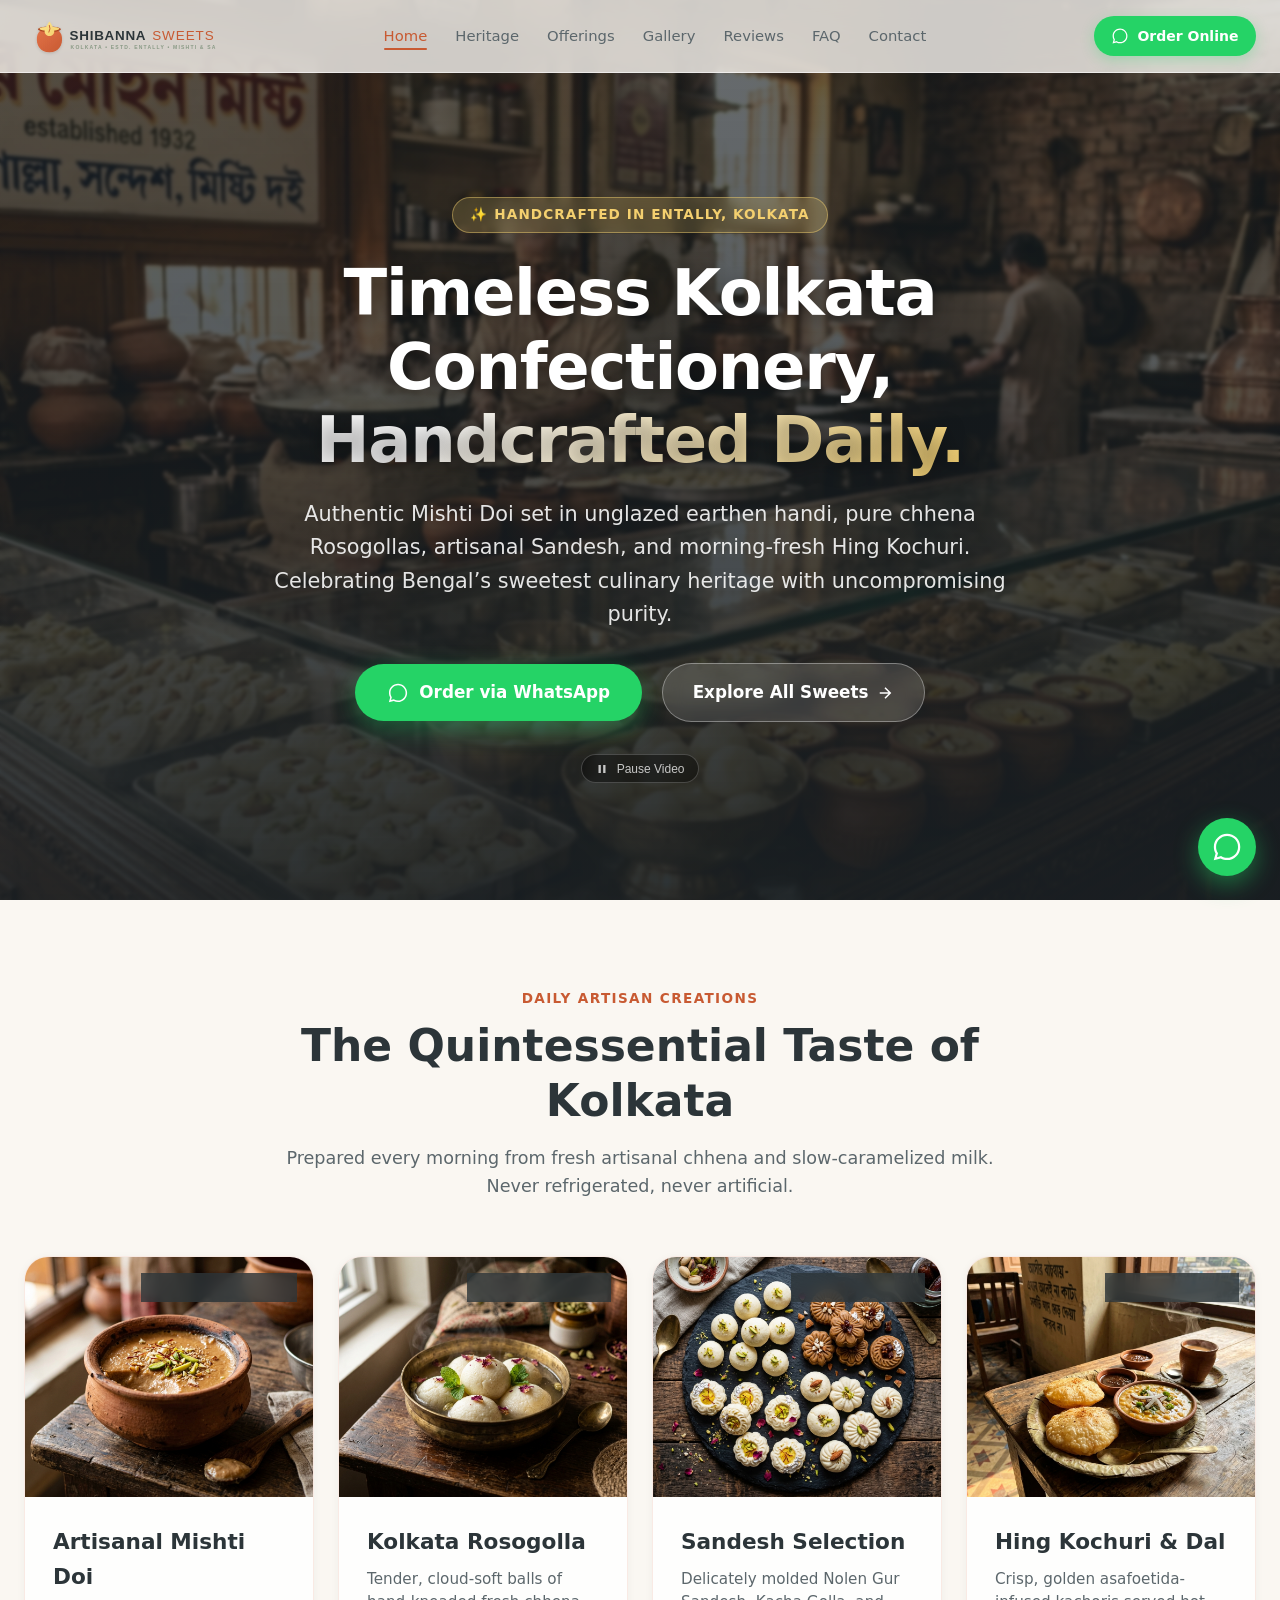
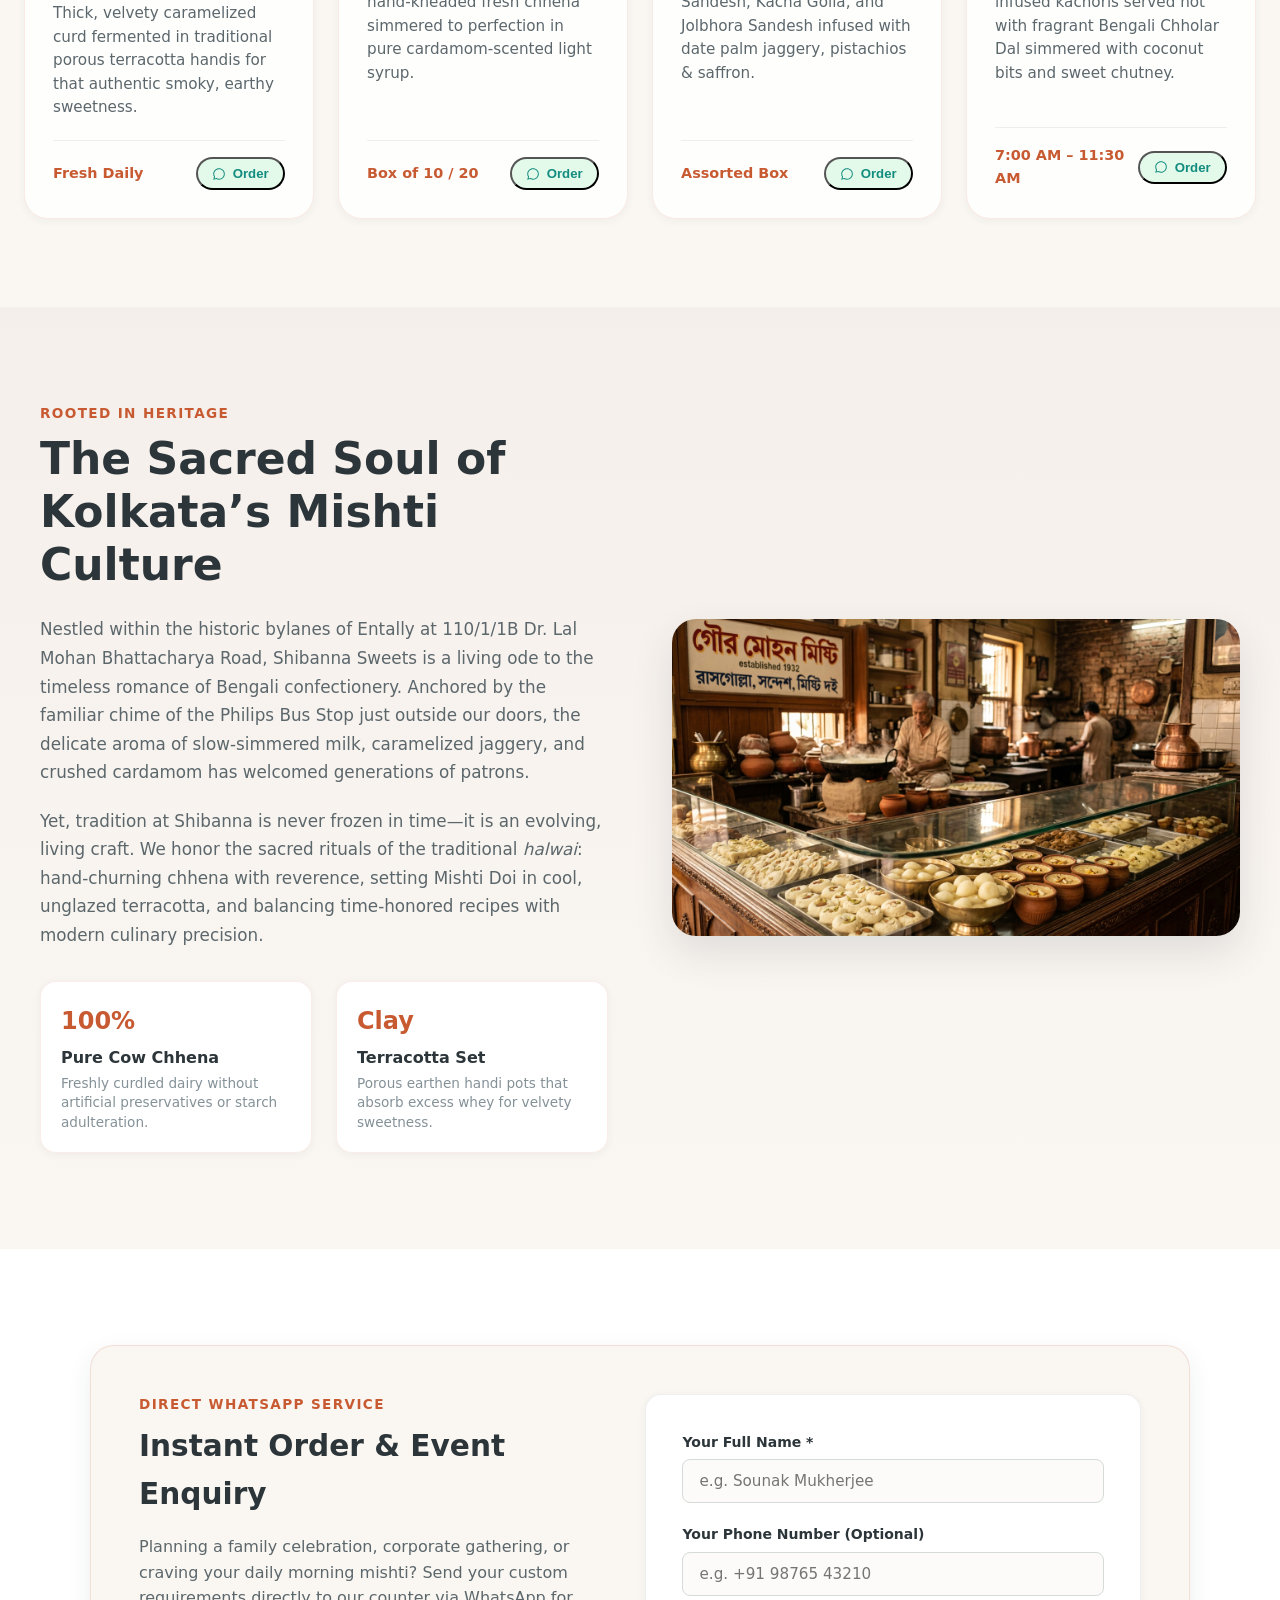
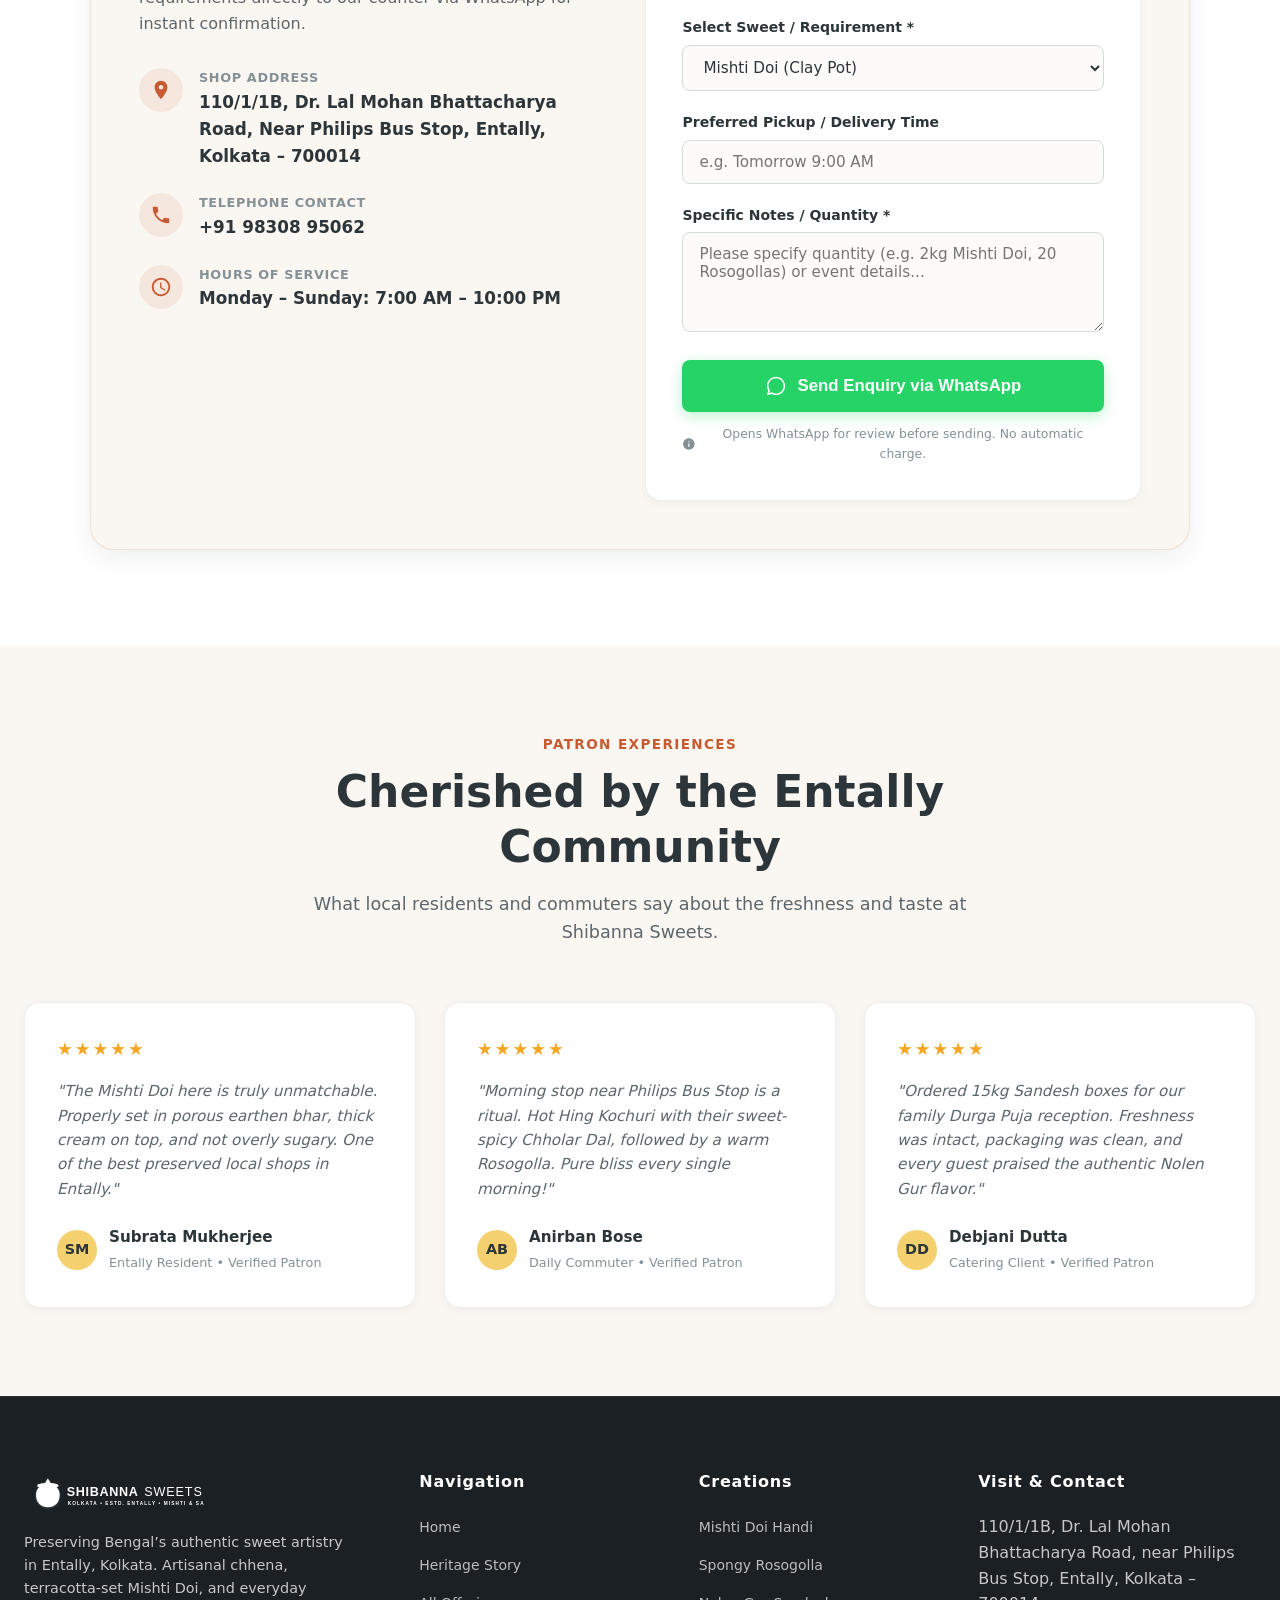
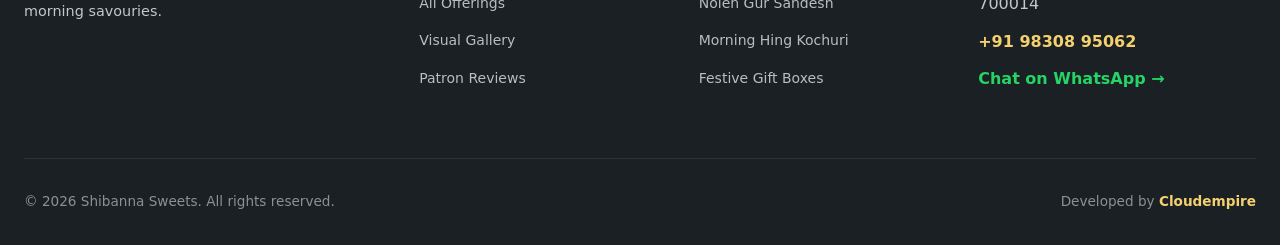
==== index.html @ 189ba897 "Build Shibanna Sweets Apple-inspired website with 16:9 hero video" ====
<!DOCTYPE html>
<html lang="en">
<head>
  <meta charset="UTF-8">
  <meta name="viewport" content="width=device-width, initial-scale=1.0">
  <title>Shibanna Sweets | Traditional Kolkata Sweets &amp; Savouries</title>
  <meta name="description" content="Authentic handcrafted Bengali sweets, creamy Mishti Doi in earthen handi, spongy Rosogollas, artisanal Sandesh &amp; fresh morning Hing Kochuri at Entally, Kolkata.">
  <link rel="canonical" href="https://cloudempiretech.github.io/shibanna-sweets-kolkata/">
  
  <!-- Open Graph / Meta -->
  <meta property="og:type" content="website">
  <meta property="og:title" content="Shibanna Sweets — Artisanal Kolkata Mishti &amp; Savouries">
  <meta property="og:description" content="Experience timeless Kolkata sweet artistry. Pure chhena sweets, earthen pot Mishti Doi, and breakfast Kochuri.">
  <meta property="og:image" content="https://cloudempiretech.github.io/shibanna-sweets-kolkata/assets/images/hero-poster.jpg">
  <meta property="og:url" content="https://cloudempiretech.github.io/shibanna-sweets-kolkata/">

  <!-- Favicons -->
  <link rel="icon" type="image/svg+xml" href="assets/images/favicon.svg">
  <link rel="apple-touch-icon" href="apple-touch-icon.png">

  <!-- Stylesheets -->
  <link rel="stylesheet" href="styles.css">

  <!-- Schema.org JSON-LD -->
  <script type="application/ld+json">
  {
    "@context": "https://schema.org",
    "@type": "Bakery",
    "name": "Shibanna Sweets",
    "image": "https://cloudempiretech.github.io/shibanna-sweets-kolkata/assets/images/hero-poster.jpg",
    "telephone": "+919830895062",
    "address": {
      "@type": "PostalAddress",
      "streetAddress": "110/1/1B, Dr. Lal Mohan Bhattacharya Road, near Philips Bus Stop",
      "addressLocality": "Entally, Kolkata",
      "addressRegion": "West Bengal",
      "postalCode": "700014",
      "addressCountry": "IN"
    },
    "servesCuisine": "Bengali Confectionery, Indian Sweets, Breakfast Snacks",
    "priceRange": "₹₹",
    "url": "https://cloudempiretech.github.io/shibanna-sweets-kolkata/"
  }
  </script>
</head>
<body>

  <!-- Navigation -->
  <header class="site-header" role="banner">
    <div class="nav-container">
      <a href="index.html" class="nav-brand" aria-label="Shibanna Sweets Home">
        <img src="assets/images/logo.svg" alt="Shibanna Sweets Logo" class="nav-logo" width="190" height="48">
      </a>
      
      <nav aria-label="Main Navigation">
        <ul class="nav-links">
          <li><a href="index.html" class="active">Home</a></li>
          <li><a href="about.html">Heritage</a></li>
          <li><a href="sweets.html">Offerings</a></li>
          <li><a href="gallery.html">Gallery</a></li>
          <li><a href="reviews.html">Reviews</a></li>
          <li><a href="faq.html">FAQ</a></li>
          <li><a href="contact.html">Contact</a></li>
        </ul>
      </nav>

      <div class="nav-actions">
        <a href="https://wa.me/919830895062?text=Hi%20Shibanna%20Sweets%2C%20I%20would%20like%20to%20order%20sweets." target="_blank" rel="noopener noreferrer" class="btn-nav-wa" aria-label="Order on WhatsApp">
          <svg viewBox="0 0 24 24"><path d="M12.04 2C6.58 2 2.13 6.45 2.13 11.91C2.13 13.66 2.59 15.36 3.45 16.86L2.05 22L7.3 20.62C8.75 21.41 10.38 21.83 12.04 21.83C17.5 21.83 21.95 17.38 21.95 11.92C21.95 9.27 20.92 6.78 19.05 4.91C17.18 3.03 14.69 2 12.04 2M12.05 3.67C14.25 3.67 16.31 4.53 17.87 6.09C19.42 7.65 20.28 9.72 20.28 11.92C20.28 16.46 16.58 20.15 12.04 20.15C10.56 20.15 9.11 19.76 7.85 19.01L7.55 18.83L4.43 19.65L5.26 16.61L5.06 16.29C4.24 14.99 3.8 13.47 3.8 11.91C3.81 7.37 7.5 3.67 12.05 3.67Z"/></svg>
          <span>Order Online</span>
        </a>
        <button class="mobile-toggle" aria-label="Toggle navigation menu" aria-expanded="false">
          <svg width="24" height="24" viewBox="0 0 24 24" fill="none" stroke="currentColor" stroke-width="2"><path d="M4 6h16M4 12h16M4 18h16"/></svg>
        </button>
      </div>
    </div>
  </header>

  <!-- Hero Section with 16:9 Landscape Video -->
  <section class="hero-section" aria-label="Hero Showcase">
    <div class="hero-video-wrapper">
      <video id="heroVideo" autoplay muted loop playsinline poster="assets/images/hero-poster.jpg">
        <source src="assets/videos/hero.mp4" type="video/mp4">
        Your browser does not support HTML5 video.
      </video>
      <img src="assets/images/hero-poster.jpg" alt="Artisan Bengali sweet workshop at Shibanna Sweets in Kolkata" class="hero-video-poster" style="display:none;">
    </div>
    <div class="hero-overlay"></div>

    <div class="hero-content">
      <div class="hero-badge">
        <span>✨ Handcrafted in Entally, Kolkata</span>
      </div>
      <h1 class="hero-title">Timeless Kolkata Confectionery, <span>Handcrafted Daily.</span></h1>
      <p class="hero-description">
        Authentic Mishti Doi set in unglazed earthen handi, pure chhena Rosogollas, artisanal Sandesh, and morning-fresh Hing Kochuri. Celebrating Bengal’s sweetest culinary heritage with uncompromising purity.
      </p>

      <div class="hero-cta-group">
        <a href="https://wa.me/919830895062?text=Hi%20Shibanna%20Sweets%2C%20I%20would%20like%20to%20order%20fresh%20sweets%20and%20savouries." target="_blank" rel="noopener noreferrer" class="btn-primary-wa">
          <svg viewBox="0 0 24 24"><path d="M12.04 2C6.58 2 2.13 6.45 2.13 11.91C2.13 13.66 2.59 15.36 3.45 16.86L2.05 22L7.3 20.62C8.75 21.41 10.38 21.83 12.04 21.83C17.5 21.83 21.95 17.38 21.95 11.92C21.95 9.27 20.92 6.78 19.05 4.91C17.18 3.03 14.69 2 12.04 2M12.05 3.67C14.25 3.67 16.31 4.53 17.87 6.09C19.42 7.65 20.28 9.72 20.28 11.92C20.28 16.46 16.58 20.15 12.04 20.15C10.56 20.15 9.11 19.76 7.85 19.01L7.55 18.83L4.43 19.65L5.26 16.61L5.06 16.29C4.24 14.99 3.8 13.47 3.8 11.91C3.81 7.37 7.5 3.67 12.05 3.67Z"/></svg>
          <span>Order via WhatsApp</span>
        </a>
        <a href="sweets.html" class="btn-secondary">
          <span>Explore All Sweets</span>
          <svg width="18" height="18" viewBox="0 0 24 24" fill="none" stroke="currentColor" stroke-width="2"><path d="M5 12h14M12 5l7 7-7 7"/></svg>
        </a>
      </div>

      <div>
        <button id="videoToggle" class="video-control-toggle" aria-label="Pause background video">
          <svg width="14" height="14" viewBox="0 0 24 24" fill="currentColor"><path d="M6 19h4V5H6v14zm8-14v14h4V5h-4z"/></svg>
          <span>Pause Video</span>
        </button>
      </div>
    </div>
  </section>

  <!-- Signature Offerings Grid -->
  <section class="section" aria-labelledby="signature-heading">
    <div class="section-header">
      <span class="section-tag">Daily Artisan Creations</span>
      <h2 id="signature-heading" class="section-title">The Quintessential Taste of Kolkata</h2>
      <p class="section-subtitle">Prepared every morning from fresh artisanal chhena and slow-caramelized milk. Never refrigerated, never artificial.</p>
    </div>

    <div class="grid-4">
      <!-- 1. Mishti Doi -->
      <article class="card-apple">
        <div class="card-img-wrap">
          <img src="assets/images/mishti-doi.jpg" alt="Rich Mishti Doi in unglazed earthen clay pot at Shibanna Sweets" loading="lazy">
          <span class="card-badge">Earthen Pot Classic</span>
        </div>
        <div class="card-body">
          <h3 class="card-title">Artisanal Mishti Doi</h3>
          <p class="card-desc">Thick, velvety caramelized curd fermented in traditional porous terracotta handis for that authentic smoky, earthy sweetness.</p>
          <div class="card-footer">
            <span class="card-price">Fresh Daily</span>
            <button class="btn-card-order" data-item="Mishti Doi (Clay Pot)">
              <svg viewBox="0 0 24 24"><path d="M12.04 2C6.58 2 2.13 6.45 2.13 11.91C2.13 13.66 2.59 15.36 3.45 16.86L2.05 22L7.3 20.62C8.75 21.41 10.38 21.83 12.04 21.83C17.5 21.83 21.95 17.38 21.95 11.92C21.95 9.27 20.92 6.78 19.05 4.91C17.18 3.03 14.69 2 12.04 2M12.05 3.67C14.25 3.67 16.31 4.53 17.87 6.09C19.42 7.65 20.28 9.72 20.28 11.92C20.28 16.46 16.58 20.15 12.04 20.15C10.56 20.15 9.11 19.76 7.85 19.01L7.55 18.83L4.43 19.65L5.26 16.61L5.06 16.29C4.24 14.99 3.8 13.47 3.8 11.91C3.81 7.37 7.5 3.67 12.05 3.67Z"/></svg>
              <span>Order</span>
            </button>
          </div>
        </div>
      </article>

      <!-- 2. Spongy Rosogolla -->
      <article class="card-apple">
        <div class="card-img-wrap">
          <img src="assets/images/rosogolla.jpg" alt="Spongy warm Rosogollas in fragrant sugar syrup" loading="lazy">
          <span class="card-badge">Pure Cow Chhena</span>
        </div>
        <div class="card-body">
          <h3 class="card-title">Kolkata Rosogolla</h3>
          <p class="card-desc">Tender, cloud-soft balls of hand-kneaded fresh chhena simmered to perfection in pure cardamom-scented light syrup.</p>
          <div class="card-footer">
            <span class="card-price">Box of 10 / 20</span>
            <button class="btn-card-order" data-item="Kolkata Rosogolla">
              <svg viewBox="0 0 24 24"><path d="M12.04 2C6.58 2 2.13 6.45 2.13 11.91C2.13 13.66 2.59 15.36 3.45 16.86L2.05 22L7.3 20.62C8.75 21.41 10.38 21.83 12.04 21.83C17.5 21.83 21.95 17.38 21.95 11.92C21.95 9.27 20.92 6.78 19.05 4.91C17.18 3.03 14.69 2 12.04 2M12.05 3.67C14.25 3.67 16.31 4.53 17.87 6.09C19.42 7.65 20.28 9.72 20.28 11.92C20.28 16.46 16.58 20.15 12.04 20.15C10.56 20.15 9.11 19.76 7.85 19.01L7.55 18.83L4.43 19.65L5.26 16.61L5.06 16.29C4.24 14.99 3.8 13.47 3.8 11.91C3.81 7.37 7.5 3.67 12.05 3.67Z"/></svg>
              <span>Order</span>
            </button>
          </div>
        </div>
      </article>

      <!-- 3. Sandesh Platter -->
      <article class="card-apple">
        <div class="card-img-wrap">
          <img src="assets/images/sandesh-platter.jpg" alt="Artisanal Bengali Sandesh platter at Shibanna Sweets" loading="lazy">
          <span class="card-badge">Heritage Recipe</span>
        </div>
        <div class="card-body">
          <h3 class="card-title">Sandesh Selection</h3>
          <p class="card-desc">Delicately molded Nolen Gur Sandesh, Kacha Golla, and Jolbhora Sandesh infused with date palm jaggery, pistachios &amp; saffron.</p>
          <div class="card-footer">
            <span class="card-price">Assorted Box</span>
            <button class="btn-card-order" data-item="Assorted Sandesh Box">
              <svg viewBox="0 0 24 24"><path d="M12.04 2C6.58 2 2.13 6.45 2.13 11.91C2.13 13.66 2.59 15.36 3.45 16.86L2.05 22L7.3 20.62C8.75 21.41 10.38 21.83 12.04 21.83C17.5 21.83 21.95 17.38 21.95 11.92C21.95 9.27 20.92 6.78 19.05 4.91C17.18 3.03 14.69 2 12.04 2M12.05 3.67C14.25 3.67 16.31 4.53 17.87 6.09C19.42 7.65 20.28 9.72 20.28 11.92C20.28 16.46 16.58 20.15 12.04 20.15C10.56 20.15 9.11 19.76 7.85 19.01L7.55 18.83L4.43 19.65L5.26 16.61L5.06 16.29C4.24 14.99 3.8 13.47 3.8 11.91C3.81 7.37 7.5 3.67 12.05 3.67Z"/></svg>
              <span>Order</span>
            </button>
          </div>
        </div>
      </article>

      <!-- 4. Morning Hing Kochuri -->
      <article class="card-apple">
        <div class="card-img-wrap">
          <img src="assets/images/hing-kochuri.jpg" alt="Golden crispy Hing Kochuri with Bengali Chholar Dal on a traditional plate" loading="lazy">
          <span class="card-badge">Morning Special</span>
        </div>
        <div class="card-body">
          <h3 class="card-title">Hing Kochuri &amp; Dal</h3>
          <p class="card-desc">Crisp, golden asafoetida-infused kachoris served hot with fragrant Bengali Chholar Dal simmered with coconut bits and sweet chutney.</p>
          <div class="card-footer">
            <span class="card-price">7:00 AM – 11:30 AM</span>
            <button class="btn-card-order" data-item="Hing Kochuri & Chholar Dal">
              <svg viewBox="0 0 24 24"><path d="M12.04 2C6.58 2 2.13 6.45 2.13 11.91C2.13 13.66 2.59 15.36 3.45 16.86L2.05 22L7.3 20.62C8.75 21.41 10.38 21.83 12.04 21.83C17.5 21.83 21.95 17.38 21.95 11.92C21.95 9.27 20.92 6.78 19.05 4.91C17.18 3.03 14.69 2 12.04 2M12.05 3.67C14.25 3.67 16.31 4.53 17.87 6.09C19.42 7.65 20.28 9.72 20.28 11.92C20.28 16.46 16.58 20.15 12.04 20.15C10.56 20.15 9.11 19.76 7.85 19.01L7.55 18.83L4.43 19.65L5.26 16.61L5.06 16.29C4.24 14.99 3.8 13.47 3.8 11.91C3.81 7.37 7.5 3.67 12.05 3.67Z"/></svg>
              <span>Order</span>
            </button>
          </div>
        </div>
      </article>
    </div>
  </section>

  <!-- Heritage Story Section -->
  <section class="story-section" aria-labelledby="heritage-heading">
    <div class="story-container">
      <div class="story-content">
        <span class="section-tag">Rooted in Heritage</span>
        <h2 id="heritage-heading">The Sacred Soul of Kolkata’s Mishti Culture</h2>
        <p>
          Nestled within the historic bylanes of Entally at 110/1/1B Dr. Lal Mohan Bhattacharya Road, Shibanna Sweets is a living ode to the timeless romance of Bengali confectionery. Anchored by the familiar chime of the Philips Bus Stop just outside our doors, the delicate aroma of slow-simmered milk, caramelized jaggery, and crushed cardamom has welcomed generations of patrons.
        </p>
        <p>
          Yet, tradition at Shibanna is never frozen in time—it is an evolving, living craft. We honor the sacred rituals of the traditional <em>halwai</em>: hand-churning chhena with reverence, setting Mishti Doi in cool, unglazed terracotta, and balancing time-honored recipes with modern culinary precision.
        </p>

        <div class="story-pillars">
          <div class="pillar-item">
            <div class="pillar-num">100%</div>
            <div class="pillar-title">Pure Cow Chhena</div>
            <div class="pillar-desc">Freshly curdled dairy without artificial preservatives or starch adulteration.</div>
          </div>
          <div class="pillar-item">
            <div class="pillar-num">Clay</div>
            <div class="pillar-title">Terracotta Set</div>
            <div class="pillar-desc">Porous earthen handi pots that absorb excess whey for velvety sweetness.</div>
          </div>
        </div>
      </div>

      <div class="story-media">
        <img src="assets/images/hero-poster.jpg" alt="Artisan halwai stirring simmering milk at Shibanna Sweets" loading="lazy">
      </div>
    </div>
  </section>

  <!-- Interactive WhatsApp Enquiry Section -->
  <section class="contact-section" id="enquiry" aria-labelledby="contact-heading">
    <div class="contact-grid">
      <div class="contact-info">
        <span class="section-tag">Direct WhatsApp Service</span>
        <h3 id="contact-heading">Instant Order &amp; Event Enquiry</h3>
        <p>
          Planning a family celebration, corporate gathering, or craving your daily morning mishti? Send your custom requirements directly to our counter via WhatsApp for instant confirmation.
        </p>

        <div class="contact-item">
          <div class="contact-icon" aria-hidden="true">
            <svg viewBox="0 0 24 24"><path d="M12 2C8.13 2 5 5.13 5 9c0 5.25 7 13 7 13s7-7.75 7-13c0-3.87-3.13-7-7-7zm0 9.5c-1.38 0-2.5-1.12-2.5-2.5s1.12-2.5 2.5-2.5 2.5 1.12 2.5 2.5-1.12 2.5-2.5 2.5z"/></svg>
          </div>
          <div>
            <div class="contact-label">Shop Address</div>
            <div class="contact-val">110/1/1B, Dr. Lal Mohan Bhattacharya Road, Near Philips Bus Stop, Entally, Kolkata – 700014</div>
          </div>
        </div>

        <div class="contact-item">
          <div class="contact-icon" aria-hidden="true">
            <svg viewBox="0 0 24 24"><path d="M6.62 10.79c1.44 2.83 3.76 5.14 6.59 6.59l2.2-2.2c.27-.27.67-.36 1.02-.24 1.12.37 2.33.57 3.57.57.55 0 1 .45 1 1V20c0 .55-.45 1-1 1-9.39 0-17-7.61-17-17 0-.55.45-1 1-1h3.5c.55 0 1 .45 1 1 0 1.25.2 2.45.57 3.57.11.35.03.74-.25 1.02l-2.2 2.2z"/></svg>
          </div>
          <div>
            <div class="contact-label">Telephone Contact</div>
            <div class="contact-val"><a href="tel:+919830895062">+91 98308 95062</a></div>
          </div>
        </div>

        <div class="contact-item">
          <div class="contact-icon" aria-hidden="true">
            <svg viewBox="0 0 24 24"><path d="M11.99 2C6.47 2 2 6.48 2 12s4.47 10 9.99 10C17.52 22 22 17.52 22 12S17.52 2 11.99 2zM12 20c-4.42 0-8-3.58-8-8s3.58-8 8-8 8 3.58 8 8-3.58 8-8 8zm.5-13H11v6l5.25 3.15.75-1.23-4.5-2.67z"/></svg>
          </div>
          <div>
            <div class="contact-label">Hours of Service</div>
            <div class="contact-val">Monday – Sunday: 7:00 AM – 10:00 PM</div>
          </div>
        </div>
      </div>

      <!-- Live Form Handoff -->
      <form id="whatsappEnquiryForm" class="enquiry-form">
        <div class="form-group">
          <label for="enquiryName">Your Full Name *</label>
          <input type="text" id="enquiryName" class="form-control" placeholder="e.g. Sounak Mukherjee" required>
        </div>

        <div class="form-group">
          <label for="enquiryPhone">Your Phone Number (Optional)</label>
          <input type="tel" id="enquiryPhone" class="form-control" placeholder="e.g. +91 98765 43210">
        </div>

        <div class="form-group">
          <label for="enquiryItem">Select Sweet / Requirement *</label>
          <select id="enquiryItem" class="form-control" required>
            <option value="Mishti Doi (Clay Pot)">Mishti Doi (Clay Pot)</option>
            <option value="Kolkata Rosogolla">Kolkata Rosogolla</option>
            <option value="Sandesh Assortment Box">Sandesh Assortment Box</option>
            <option value="Morning Hing Kochuri Breakfast">Morning Hing Kochuri Breakfast</option>
            <option value="Festive / Wedding Bulk Order">Festive / Wedding Bulk Order</option>
            <option value="Custom Gift Box">Custom Gift Box</option>
          </select>
        </div>

        <div class="form-group">
          <label for="enquiryTime">Preferred Pickup / Delivery Time</label>
          <input type="text" id="enquiryTime" class="form-control" placeholder="e.g. Tomorrow 9:00 AM">
        </div>

        <div class="form-group">
          <label for="enquiryMessage">Specific Notes / Quantity *</label>
          <textarea id="enquiryMessage" class="form-control" placeholder="Please specify quantity (e.g. 2kg Mishti Doi, 20 Rosogollas) or event details..." required></textarea>
        </div>

        <button type="submit" class="btn-submit-wa">
          <svg viewBox="0 0 24 24"><path d="M12.04 2C6.58 2 2.13 6.45 2.13 11.91C2.13 13.66 2.59 15.36 3.45 16.86L2.05 22L7.3 20.62C8.75 21.41 10.38 21.83 12.04 21.83C17.5 21.83 21.95 17.38 21.95 11.92C21.95 9.27 20.92 6.78 19.05 4.91C17.18 3.03 14.69 2 12.04 2M12.05 3.67C14.25 3.67 16.31 4.53 17.87 6.09C19.42 7.65 20.28 9.72 20.28 11.92C20.28 16.46 16.58 20.15 12.04 20.15C10.56 20.15 9.11 19.76 7.85 19.01L7.55 18.83L4.43 19.65L5.26 16.61L5.06 16.29C4.24 14.99 3.8 13.47 3.8 11.91C3.81 7.37 7.5 3.67 12.05 3.67Z"/></svg>
          <span>Send Enquiry via WhatsApp</span>
        </button>

        <p class="wa-notice">
          <svg width="14" height="14" viewBox="0 0 24 24" fill="currentColor"><path d="M12 2C6.48 2 2 6.48 2 12s4.48 10 10 10 10-4.48 10-10S17.52 2 12 2zm1 15h-2v-6h2v6zm0-8h-2V7h2v2z"/></svg>
          Opens WhatsApp for review before sending. No automatic charge.
        </p>
      </form>
    </div>
  </section>

  <!-- Patron Reviews Section -->
  <section class="section" aria-labelledby="reviews-heading">
    <div class="section-header">
      <span class="section-tag">Patron Experiences</span>
      <h2 id="reviews-heading" class="section-title">Cherished by the Entally Community</h2>
      <p class="section-subtitle">What local residents and commuters say about the freshness and taste at Shibanna Sweets.</p>
    </div>

    <div class="reviews-grid">
      <div class="review-card">
        <div class="review-stars">★★★★★</div>
        <p class="review-text">"The Mishti Doi here is truly unmatchable. Properly set in porous earthen bhar, thick cream on top, and not overly sugary. One of the best preserved local shops in Entally."</p>
        <div class="review-author">
          <div class="author-avatar">SM</div>
          <div class="author-info">
            <h4>Subrata Mukherjee</h4>
            <span>Entally Resident • Verified Patron</span>
          </div>
        </div>
      </div>

      <div class="review-card">
        <div class="review-stars">★★★★★</div>
        <p class="review-text">"Morning stop near Philips Bus Stop is a ritual. Hot Hing Kochuri with their sweet-spicy Chholar Dal, followed by a warm Rosogolla. Pure bliss every single morning!"</p>
        <div class="review-author">
          <div class="author-avatar">AB</div>
          <div class="author-info">
            <h4>Anirban Bose</h4>
            <span>Daily Commuter • Verified Patron</span>
          </div>
        </div>
      </div>

      <div class="review-card">
        <div class="review-stars">★★★★★</div>
        <p class="review-text">"Ordered 15kg Sandesh boxes for our family Durga Puja reception. Freshness was intact, packaging was clean, and every guest praised the authentic Nolen Gur flavor."</p>
        <div class="review-author">
          <div class="author-avatar">DD</div>
          <div class="author-info">
            <h4>Debjani Dutta</h4>
            <span>Catering Client • Verified Patron</span>
          </div>
        </div>
      </div>
    </div>
  </section>

  <!-- Floating WhatsApp Action Button -->
  <a href="https://wa.me/919830895062?text=Hi%20Shibanna%20Sweets%2C%20I%20would%20like%20to%20order%20sweets." class="fab-whatsapp" target="_blank" rel="noopener noreferrer" aria-label="Chat with Shibanna Sweets on WhatsApp">
    <svg viewBox="0 0 24 24"><path d="M12.04 2C6.58 2 2.13 6.45 2.13 11.91C2.13 13.66 2.59 15.36 3.45 16.86L2.05 22L7.3 20.62C8.75 21.41 10.38 21.83 12.04 21.83C17.5 21.83 21.95 17.38 21.95 11.92C21.95 9.27 20.92 6.78 19.05 4.91C17.18 3.03 14.69 2 12.04 2M12.05 3.67C14.25 3.67 16.31 4.53 17.87 6.09C19.42 7.65 20.28 9.72 20.28 11.92C20.28 16.46 16.58 20.15 12.04 20.15C10.56 20.15 9.11 19.76 7.85 19.01L7.55 18.83L4.43 19.65L5.26 16.61L5.06 16.29C4.24 14.99 3.8 13.47 3.8 11.91C3.81 7.37 7.5 3.67 12.05 3.67Z"/></svg>
  </a>

  <!-- Footer -->
  <footer class="site-footer" role="contentinfo">
    <div class="footer-container">
      <div class="footer-brand">
        <img src="assets/images/logo.svg" alt="Shibanna Sweets Logo" width="180" height="46" style="filter: brightness(0) invert(1);">
        <p>
          Preserving Bengal’s authentic sweet artistry in Entally, Kolkata. Artisanal chhena, terracotta-set Mishti Doi, and everyday morning savouries.
        </p>
      </div>

      <div class="footer-col">
        <h4>Navigation</h4>
        <ul class="footer-links">
          <li><a href="index.html">Home</a></li>
          <li><a href="about.html">Heritage Story</a></li>
          <li><a href="sweets.html">All Offerings</a></li>
          <li><a href="gallery.html">Visual Gallery</a></li>
          <li><a href="reviews.html">Patron Reviews</a></li>
        </ul>
      </div>

      <div class="footer-col">
        <h4>Creations</h4>
        <ul class="footer-links">
          <li><a href="sweets.html#doi">Mishti Doi Handi</a></li>
          <li><a href="sweets.html#rosogolla">Spongy Rosogolla</a></li>
          <li><a href="sweets.html#sandesh">Nolen Gur Sandesh</a></li>
          <li><a href="sweets.html#kochuri">Morning Hing Kochuri</a></li>
          <li><a href="sweets.html#festive">Festive Gift Boxes</a></li>
        </ul>
      </div>

      <div class="footer-col">
        <h4>Visit &amp; Contact</h4>
        <p style="margin-bottom:0.75rem;">110/1/1B, Dr. Lal Mohan Bhattacharya Road, near Philips Bus Stop, Entally, Kolkata – 700014</p>
        <p style="margin-bottom:0.75rem;"><a href="tel:+919830895062" style="color:var(--secondary); font-weight:600;">+91 98308 95062</a></p>
        <p><a href="https://wa.me/919830895062?text=Hi%20Shibanna%20Sweets" target="_blank" rel="noopener noreferrer" style="color:#25D366; font-weight:600;">Chat on WhatsApp &rarr;</a></p>
      </div>
    </div>

    <div class="footer-bottom">
      <div>
        &copy; 2026 Shibanna Sweets. All rights reserved.
      </div>
      <div class="footer-dev">
        Developed by <a href="https://cloudempire.tech/" target="_blank" rel="noopener noreferrer">Cloudempire</a>
      </div>
    </div>
  </footer>

  <script src="script.js"></script>
</body>
</html>
---- styles.css ----
/* ==========================================================================
   SHIBANNA SWEETS — Apple-Inspired Modern Design System
   Brand Concept: Terracotta Hearth, Saffron Cream, Pistachio Jade, Slate Sugar
   ========================================================================== */

:root {
  --primary: #C85A32;
  --primary-light: #E27248;
  --primary-dark: #A84320;
  --secondary: #F4D06F;
  --secondary-light: #FDF3D6;
  --accent: #8A9A86;
  --accent-light: #E8ECE7;
  --dark: #2C3539;
  --darker: #1A2024;
  --light-bg: #FAF7F2;
  --card-bg: rgba(255, 255, 255, 0.82);
  --card-border: rgba(200, 90, 50, 0.12);
  --glass-bg: rgba(250, 247, 242, 0.8);
  --glass-border: rgba(255, 255, 255, 0.6);
  --text-primary: #2C3539;
  --text-secondary: #5C676C;
  --text-muted: #849197;
  --white: #FFFFFF;
  --shadow-sm: 0 2px 8px rgba(44, 53, 57, 0.05);
  --shadow-md: 0 8px 24px rgba(44, 53, 57, 0.08);
  --shadow-lg: 0 16px 40px rgba(44, 53, 57, 0.12);
  --shadow-glow: 0 12px 36px rgba(200, 90, 50, 0.22);
  --radius-sm: 8px;
  --radius-md: 16px;
  --radius-lg: 24px;
  --radius-pill: 9999px;
  --transition: all 0.35s cubic-bezier(0.16, 1, 0.3, 1);
}

*, *::before, *::after {
  box-sizing: border-box;
  margin: 0;
  padding: 0;
}

html {
  scroll-behavior: smooth;
  font-size: 16px;
  -webkit-text-size-adjust: 100%;
}

body {
  font-family: -apple-system, BlinkMacSystemFont, "SF Pro Text", "SF Pro Display", "Inter", system-ui, sans-serif;
  background-color: var(--light-bg);
  color: var(--text-primary);
  line-height: 1.6;
  overflow-x: hidden;
  -webkit-font-smoothing: antialiased;
}

a {
  color: inherit;
  text-decoration: none;
  transition: var(--transition);
}

img, video {
  max-width: 100%;
  display: block;
}

/* ==========================================================================
   NAVIGATION
   ========================================================================== */
.site-header {
  position: fixed;
  top: 0;
  left: 0;
  right: 0;
  z-index: 1000;
  background: var(--glass-bg);
  backdrop-filter: blur(20px);
  -webkit-backdrop-filter: blur(20px);
  border-bottom: 1px solid var(--glass-border);
  transition: var(--transition);
}

.site-header.scrolled {
  background: rgba(255, 255, 255, 0.94);
  box-shadow: var(--shadow-sm);
}

.nav-container {
  max-width: 1280px;
  margin: 0 auto;
  padding: 0.75rem 1.5rem;
  display: flex;
  align-items: center;
  justify-content: space-between;
}

.nav-brand {
  display: flex;
  align-items: center;
  gap: 0.75rem;
}

.nav-logo {
  height: 48px;
  width: auto;
  transition: var(--transition);
}

.nav-logo:hover {
  transform: scale(1.02);
}

.nav-links {
  display: flex;
  align-items: center;
  gap: 1.75rem;
  list-style: none;
}

.nav-links a {
  font-size: 0.925rem;
  font-weight: 500;
  color: var(--text-secondary);
  position: relative;
  padding: 0.25rem 0;
}

.nav-links a:hover,
.nav-links a.active {
  color: var(--primary);
}

.nav-links a.active::after {
  content: "";
  position: absolute;
  bottom: -2px;
  left: 0;
  right: 0;
  height: 2px;
  background: var(--primary);
  border-radius: var(--radius-pill);
}

.nav-actions {
  display: flex;
  align-items: center;
  gap: 1rem;
}

.btn-nav-wa {
  display: inline-flex;
  align-items: center;
  gap: 0.5rem;
  background: #25D366;
  color: var(--white);
  padding: 0.55rem 1.1rem;
  border-radius: var(--radius-pill);
  font-size: 0.875rem;
  font-weight: 600;
  box-shadow: 0 4px 14px rgba(37, 211, 102, 0.28);
  transition: var(--transition);
}

.btn-nav-wa:hover {
  transform: translateY(-1px);
  box-shadow: 0 6px 20px rgba(37, 211, 102, 0.4);
}

.btn-nav-wa svg {
  width: 18px;
  height: 18px;
  fill: currentColor;
}

.mobile-toggle {
  display: none;
  background: none;
  border: none;
  cursor: pointer;
  padding: 0.5rem;
  color: var(--text-primary);
}

/* ==========================================================================
   HERO SECTION WITH 16:9 VIDEO
   ========================================================================== */
.hero-section {
  position: relative;
  min-height: 100vh;
  display: flex;
  align-items: center;
  justify-content: center;
  overflow: hidden;
  padding-top: 5rem;
}

.hero-video-wrapper {
  position: absolute;
  top: 0;
  left: 0;
  width: 100%;
  height: 100%;
  z-index: 1;
  overflow: hidden;
}

.hero-video-wrapper video {
  width: 100%;
  height: 100%;
  object-fit: cover;
  object-position: center;
}

.hero-video-poster {
  position: absolute;
  top: 0;
  left: 0;
  width: 100%;
  height: 100%;
  object-fit: cover;
  z-index: 1;
}

.hero-overlay {
  position: absolute;
  top: 0;
  left: 0;
  width: 100%;
  height: 100%;
  z-index: 2;
  background: linear-gradient(
    180deg,
    rgba(26, 32, 36, 0.65) 0%,
    rgba(26, 32, 36, 0.75) 45%,
    rgba(26, 32, 36, 0.92) 100%
  );
  backdrop-filter: blur(1.5px);
}

.hero-content {
  position: relative;
  z-index: 3;
  max-width: 900px;
  padding: 3rem 1.5rem;
  text-align: center;
  color: var(--white);
}

.hero-badge {
  display: inline-flex;
  align-items: center;
  gap: 0.5rem;
  background: rgba(244, 208, 111, 0.18);
  border: 1px solid rgba(244, 208, 111, 0.45);
  color: var(--secondary);
  padding: 0.4rem 1.1rem;
  border-radius: var(--radius-pill);
  font-size: 0.85rem;
  font-weight: 600;
  letter-spacing: 0.08em;
  text-transform: uppercase;
  margin-bottom: 1.5rem;
  backdrop-filter: blur(8px);
}

.hero-title {
  font-size: clamp(2.25rem, 5vw, 4rem);
  font-weight: 800;
  line-height: 1.15;
  letter-spacing: -0.02em;
  margin-bottom: 1.25rem;
  text-shadow: 0 4px 20px rgba(0, 0, 0, 0.4);
}

.hero-title span {
  background: linear-gradient(135deg, #FFF 20%, #F4D06F 100%);
  -webkit-background-clip: text;
  -webkit-text-fill-color: transparent;
}

.hero-description {
  font-size: clamp(1.05rem, 2vw, 1.3rem);
  color: rgba(255, 255, 255, 0.88);
  max-width: 760px;
  margin: 0 auto 2rem;
  font-weight: 400;
  line-height: 1.6;
}

.hero-cta-group {
  display: flex;
  align-items: center;
  justify-content: center;
  gap: 1.25rem;
  flex-wrap: wrap;
  margin-bottom: 2rem;
}

.btn-primary-wa {
  display: inline-flex;
  align-items: center;
  gap: 0.65rem;
  background: #25D366;
  color: var(--white);
  padding: 0.95rem 2rem;
  border-radius: var(--radius-pill);
  font-size: 1.05rem;
  font-weight: 600;
  box-shadow: 0 8px 24px rgba(37, 211, 102, 0.35);
  transition: var(--transition);
  min-height: 48px;
}

.btn-primary-wa:hover {
  transform: translateY(-2px) scale(1.02);
  box-shadow: 0 12px 32px rgba(37, 211, 102, 0.5);
  background: #22c55e;
}

.btn-primary-wa svg {
  width: 22px;
  height: 22px;
  fill: currentColor;
}

.btn-secondary {
  display: inline-flex;
  align-items: center;
  gap: 0.5rem;
  background: rgba(255, 255, 255, 0.12);
  color: var(--white);
  border: 1px solid rgba(255, 255, 255, 0.35);
  padding: 0.95rem 1.85rem;
  border-radius: var(--radius-pill);
  font-size: 1.05rem;
  font-weight: 600;
  backdrop-filter: blur(10px);
  transition: var(--transition);
  min-height: 48px;
}

.btn-secondary:hover {
  background: rgba(255, 255, 255, 0.22);
  border-color: rgba(255, 255, 255, 0.6);
  transform: translateY(-2px);
}

.video-control-toggle {
  display: inline-flex;
  align-items: center;
  gap: 0.45rem;
  background: rgba(0, 0, 0, 0.4);
  color: rgba(255, 255, 255, 0.75);
  border: 1px solid rgba(255, 255, 255, 0.2);
  padding: 0.4rem 0.85rem;
  border-radius: var(--radius-pill);
  font-size: 0.75rem;
  cursor: pointer;
  backdrop-filter: blur(6px);
  transition: var(--transition);
}

.video-control-toggle:hover {
  background: rgba(0, 0, 0, 0.6);
  color: var(--white);
}

/* ==========================================================================
   FEATURE CARDS & SECTION BASE
   ========================================================================== */
.section {
  padding: 5.5rem 1.5rem;
  max-width: 1280px;
  margin: 0 auto;
}

.section-header {
  text-align: center;
  max-width: 720px;
  margin: 0 auto 3.5rem;
}

.section-tag {
  color: var(--primary);
  font-size: 0.85rem;
  font-weight: 700;
  letter-spacing: 0.1em;
  text-transform: uppercase;
  margin-bottom: 0.5rem;
  display: block;
}

.section-title {
  font-size: clamp(2rem, 3.5vw, 2.75rem);
  font-weight: 700;
  line-height: 1.25;
  color: var(--dark);
  margin-bottom: 1rem;
}

.section-subtitle {
  font-size: 1.1rem;
  color: var(--text-secondary);
  line-height: 1.6;
}

.grid-3 {
  display: grid;
  grid-template-columns: repeat(auto-fit, minmax(320px, 1fr));
  gap: 2rem;
}

.grid-4 {
  display: grid;
  grid-template-columns: repeat(auto-fit, minmax(260px, 1fr));
  gap: 1.5rem;
}

.card-apple {
  background: var(--card-bg);
  border: 1px solid var(--card-border);
  border-radius: var(--radius-lg);
  overflow: hidden;
  box-shadow: var(--shadow-sm);
  transition: var(--transition);
  display: flex;
  flex-direction: column;
}

.card-apple:hover {
  transform: translateY(-6px);
  box-shadow: var(--shadow-lg);
  border-color: rgba(200, 90, 50, 0.3);
}

.card-img-wrap {
  position: relative;
  height: 240px;
  overflow: hidden;
}

.card-img-wrap img {
  width: 100%;
  height: 100%;
  object-fit: cover;
  transition: transform 0.6s cubic-bezier(0.16, 1, 0.3, 1);
}

.card-apple:hover .card-img-wrap img {
  transform: scale(1.06);
}

.card-badge {
  position: absolute;
  top: 1rem;
  right: 1rem;
  background: rgba(44, 53, 57, 0.8);
  color: var(--secondary);
  padding: 0.3rem 0.8rem;
  border-radius: var(--radius-pill);
  font-size: 0.75rem;
  font-weight: 600;
  backdrop-filter: blur(8px);
}

.card-body {
  padding: 1.75rem;
  flex: 1;
  display: flex;
  flex-direction: column;
}

.card-title {
  font-size: 1.35rem;
  font-weight: 700;
  color: var(--dark);
  margin-bottom: 0.5rem;
}

.card-desc {
  font-size: 0.95rem;
  color: var(--text-secondary);
  line-height: 1.55;
  margin-bottom: 1.25rem;
  flex: 1;
}

.card-footer {
  display: flex;
  align-items: center;
  justify-content: space-between;
  border-top: 1px solid rgba(44, 53, 57, 0.08);
  padding-top: 1rem;
}

.card-price {
  font-size: 0.9rem;
  font-weight: 600;
  color: var(--primary);
}

.btn-card-order {
  display: inline-flex;
  align-items: center;
  gap: 0.4rem;
  background: rgba(37, 211, 102, 0.12);
  color: #128C7E;
  padding: 0.45rem 0.9rem;
  border-radius: var(--radius-pill);
  font-size: 0.825rem;
  font-weight: 600;
  transition: var(--transition);
}

.btn-card-order:hover {
  background: #25D366;
  color: var(--white);
}

.btn-card-order svg {
  width: 14px;
  height: 14px;
  fill: currentColor;
}

/* ==========================================================================
   HERITAGE & CRAFTSMANSHIP STORY
   ========================================================================== */
.story-section {
  background: linear-gradient(180deg, #F5EFEB 0%, #FAF7F2 100%);
  padding: 6rem 1.5rem;
}

.story-container {
  max-width: 1200px;
  margin: 0 auto;
  display: grid;
  grid-template-columns: 1fr 1fr;
  gap: 4rem;
  align-items: center;
}

.story-content h2 {
  font-size: clamp(2rem, 3.5vw, 2.75rem);
  font-weight: 700;
  color: var(--dark);
  line-height: 1.2;
  margin-bottom: 1.5rem;
}

.story-content p {
  font-size: 1.05rem;
  color: var(--text-secondary);
  line-height: 1.7;
  margin-bottom: 1.25rem;
}

.story-pillars {
  display: grid;
  grid-template-columns: 1fr 1fr;
  gap: 1.5rem;
  margin-top: 2rem;
}

.pillar-item {
  background: var(--white);
  padding: 1.25rem;
  border-radius: var(--radius-md);
  border: 1px solid rgba(200, 90, 50, 0.1);
  box-shadow: var(--shadow-sm);
}

.pillar-num {
  font-size: 1.5rem;
  font-weight: 800;
  color: var(--primary);
  margin-bottom: 0.25rem;
}

.pillar-title {
  font-weight: 700;
  font-size: 1rem;
  color: var(--dark);
  margin-bottom: 0.25rem;
}

.pillar-desc {
  font-size: 0.85rem;
  color: var(--text-muted);
  line-height: 1.4;
}

.story-media {
  position: relative;
  border-radius: var(--radius-lg);
  overflow: hidden;
  box-shadow: var(--shadow-lg);
}

.story-media img {
  width: 100%;
  height: 100%;
  object-fit: cover;
}

/* ==========================================================================
   INTERACTIVE WHATSAPP ENQUIRY & CONTACT FORM
   ========================================================================== */
.contact-section {
  background: var(--white);
  padding: 6rem 1.5rem;
  position: relative;
}

.contact-grid {
  max-width: 1100px;
  margin: 0 auto;
  display: grid;
  grid-template-columns: 1fr 1.1fr;
  gap: 3.5rem;
  background: var(--light-bg);
  border-radius: var(--radius-lg);
  padding: 3rem;
  border: 1px solid rgba(200, 90, 50, 0.15);
  box-shadow: var(--shadow-md);
}

.contact-info h3 {
  font-size: 1.85rem;
  font-weight: 700;
  color: var(--dark);
  margin-bottom: 1rem;
}

.contact-info p {
  color: var(--text-secondary);
  margin-bottom: 2rem;
  line-height: 1.6;
}

.contact-item {
  display: flex;
  align-items: flex-start;
  gap: 1rem;
  margin-bottom: 1.5rem;
}

.contact-icon {
  width: 44px;
  height: 44px;
  border-radius: 50%;
  background: rgba(200, 90, 50, 0.1);
  color: var(--primary);
  display: flex;
  align-items: center;
  justify-content: center;
  flex-shrink: 0;
}

.contact-icon svg {
  width: 22px;
  height: 22px;
  fill: currentColor;
}

.contact-label {
  font-size: 0.8rem;
  color: var(--text-muted);
  font-weight: 600;
  text-transform: uppercase;
  letter-spacing: 0.05em;
}

.contact-val {
  font-size: 1.05rem;
  font-weight: 600;
  color: var(--dark);
}

.contact-val a:hover {
  color: var(--primary);
}

.enquiry-form {
  background: var(--white);
  padding: 2.25rem;
  border-radius: var(--radius-md);
  box-shadow: var(--shadow-sm);
  border: 1px solid rgba(44, 53, 57, 0.08);
}

.form-group {
  margin-bottom: 1.25rem;
}

.form-group label {
  display: block;
  font-size: 0.875rem;
  font-weight: 600;
  color: var(--dark);
  margin-bottom: 0.4rem;
}

.form-control {
  width: 100%;
  padding: 0.75rem 1rem;
  border-radius: var(--radius-sm);
  border: 1px solid #D5DBD8;
  font-family: inherit;
  font-size: 0.95rem;
  color: var(--dark);
  background: #FCFBF9;
  transition: var(--transition);
}

.form-control:focus {
  outline: none;
  border-color: var(--primary);
  background: var(--white);
  box-shadow: 0 0 0 3px rgba(200, 90, 50, 0.15);
}

textarea.form-control {
  resize: vertical;
  min-height: 100px;
}

.btn-submit-wa {
  width: 100%;
  display: inline-flex;
  align-items: center;
  justify-content: center;
  gap: 0.65rem;
  background: #25D366;
  color: var(--white);
  padding: 0.95rem;
  border-radius: var(--radius-sm);
  font-size: 1.05rem;
  font-weight: 600;
  border: none;
  cursor: pointer;
  box-shadow: 0 4px 14px rgba(37, 211, 102, 0.3);
  transition: var(--transition);
  min-height: 48px;
}

.btn-submit-wa:hover {
  background: #20BA5C;
  transform: translateY(-2px);
  box-shadow: 0 6px 20px rgba(37, 211, 102, 0.45);
}

.btn-submit-wa svg {
  width: 22px;
  height: 22px;
  fill: currentColor;
}

.wa-notice {
  font-size: 0.775rem;
  color: var(--text-muted);
  text-align: center;
  margin-top: 0.75rem;
  display: flex;
  align-items: center;
  justify-content: center;
  gap: 0.35rem;
}

/* ==========================================================================
   REVIEWS & TESTIMONIALS
   ========================================================================== */
.reviews-grid {
  display: grid;
  grid-template-columns: repeat(auto-fit, minmax(300px, 1fr));
  gap: 1.75rem;
}

.review-card {
  background: var(--white);
  padding: 2rem;
  border-radius: var(--radius-md);
  border: 1px solid rgba(44, 53, 57, 0.08);
  box-shadow: var(--shadow-sm);
  display: flex;
  flex-direction: column;
}

.review-stars {
  color: #F5A623;
  margin-bottom: 1rem;
  font-size: 1.1rem;
  letter-spacing: 2px;
}

.review-text {
  font-size: 0.95rem;
  color: var(--text-secondary);
  line-height: 1.6;
  margin-bottom: 1.5rem;
  flex: 1;
  font-style: italic;
}

.review-author {
  display: flex;
  align-items: center;
  gap: 0.75rem;
}

.author-avatar {
  width: 40px;
  height: 40px;
  border-radius: 50%;
  background: var(--secondary);
  color: var(--dark);
  font-weight: 700;
  display: flex;
  align-items: center;
  justify-content: center;
  font-size: 0.9rem;
}

.author-info h4 {
  font-size: 0.95rem;
  font-weight: 700;
  color: var(--dark);
}

.author-info span {
  font-size: 0.8rem;
  color: var(--text-muted);
}

/* ==========================================================================
   FLOATING ACTION BUTTON (WHATSAPP)
   ========================================================================== */
.fab-whatsapp {
  position: fixed;
  bottom: 24px;
  right: 24px;
  z-index: 999;
  width: 58px;
  height: 58px;
  background: #25D366;
  color: var(--white);
  border-radius: 50%;
  display: flex;
  align-items: center;
  justify-content: center;
  box-shadow: 0 8px 24px rgba(37, 211, 102, 0.45);
  transition: var(--transition);
}

.fab-whatsapp:hover {
  transform: scale(1.1) translateY(-2px);
  box-shadow: 0 12px 32px rgba(37, 211, 102, 0.6);
}

.fab-whatsapp svg {
  width: 32px;
  height: 32px;
  fill: currentColor;
}

/* ==========================================================================
   FOOTER
   ========================================================================== */
.site-footer {
  background: var(--darker);
  color: rgba(255, 255, 255, 0.75);
  padding: 4.5rem 1.5rem 2rem;
  border-top: 1px solid rgba(255, 255, 255, 0.08);
}

.footer-container {
  max-width: 1280px;
  margin: 0 auto;
  display: grid;
  grid-template-columns: 1.5fr 1fr 1fr 1.2fr;
  gap: 3rem;
  margin-bottom: 3.5rem;
}

.footer-brand p {
  font-size: 0.9rem;
  line-height: 1.6;
  margin-top: 1rem;
  max-width: 320px;
}

.footer-col h4 {
  color: var(--white);
  font-size: 1rem;
  font-weight: 700;
  margin-bottom: 1.25rem;
  letter-spacing: 0.05em;
}

.footer-links {
  list-style: none;
}

.footer-links li {
  margin-bottom: 0.75rem;
}

.footer-links a {
  font-size: 0.875rem;
  color: rgba(255, 255, 255, 0.7);
}

.footer-links a:hover {
  color: var(--secondary);
}

.footer-bottom {
  max-width: 1280px;
  margin: 0 auto;
  padding-top: 2rem;
  border-top: 1px solid rgba(255, 255, 255, 0.08);
  display: flex;
  align-items: center;
  justify-content: space-between;
  font-size: 0.85rem;
  color: rgba(255, 255, 255, 0.5);
  flex-wrap: wrap;
  gap: 1rem;
}

.footer-dev a {
  color: var(--secondary);
  font-weight: 600;
}

.footer-dev a:hover {
  text-decoration: underline;
}

/* ==========================================================================
   RESPONSIVE DESIGN & ACCESSIBILITY
   ========================================================================== */
@media (max-width: 1024px) {
  .story-container {
    grid-template-columns: 1fr;
    gap: 3rem;
  }
  .contact-grid {
    grid-template-columns: 1fr;
    padding: 2rem;
  }
  .footer-container {
    grid-template-columns: 1fr 1fr;
  }
}

@media (max-width: 768px) {
  .nav-links {
    display: none;
    position: absolute;
    top: 100%;
    left: 0;
    right: 0;
    background: rgba(255, 255, 255, 0.98);
    backdrop-filter: blur(20px);
    flex-direction: column;
    padding: 1.5rem;
    box-shadow: var(--shadow-md);
  }
  .nav-links.active {
    display: flex;
  }
  .mobile-toggle {
    display: block;
  }
  .btn-nav-wa span {
    display: none;
  }
  .footer-container {
    grid-template-columns: 1fr;
  }
  .footer-bottom {
    flex-direction: column;
    text-align: center;
  }
}

@media (prefers-reduced-motion: reduce) {
  *, *::before, *::after {
    animation-duration: 0.01ms !important;
    animation-iteration-count: 1 !important;
    transition-duration: 0.01ms !important;
    scroll-behavior: auto !important;
  }
  .hero-video-wrapper video {
    display: none;
  }
  .hero-video-poster {
    display: block;
  }
}
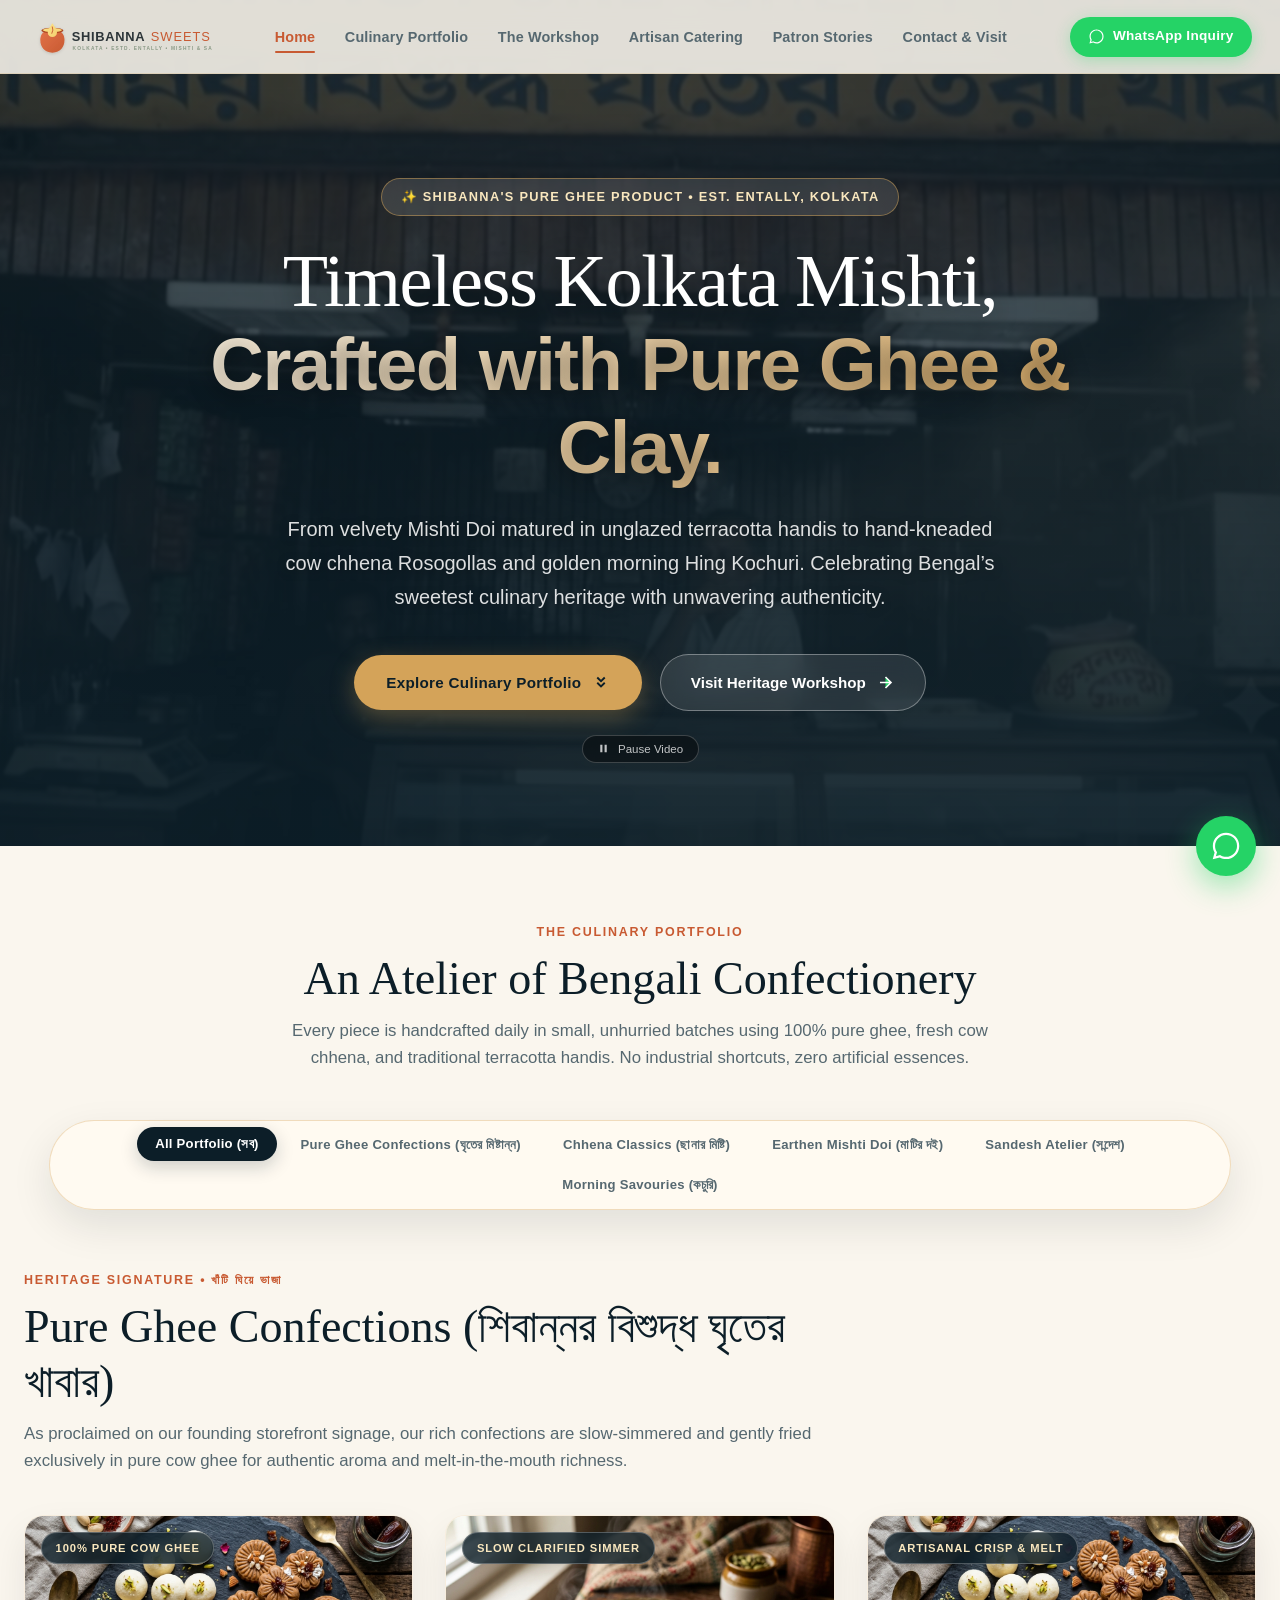
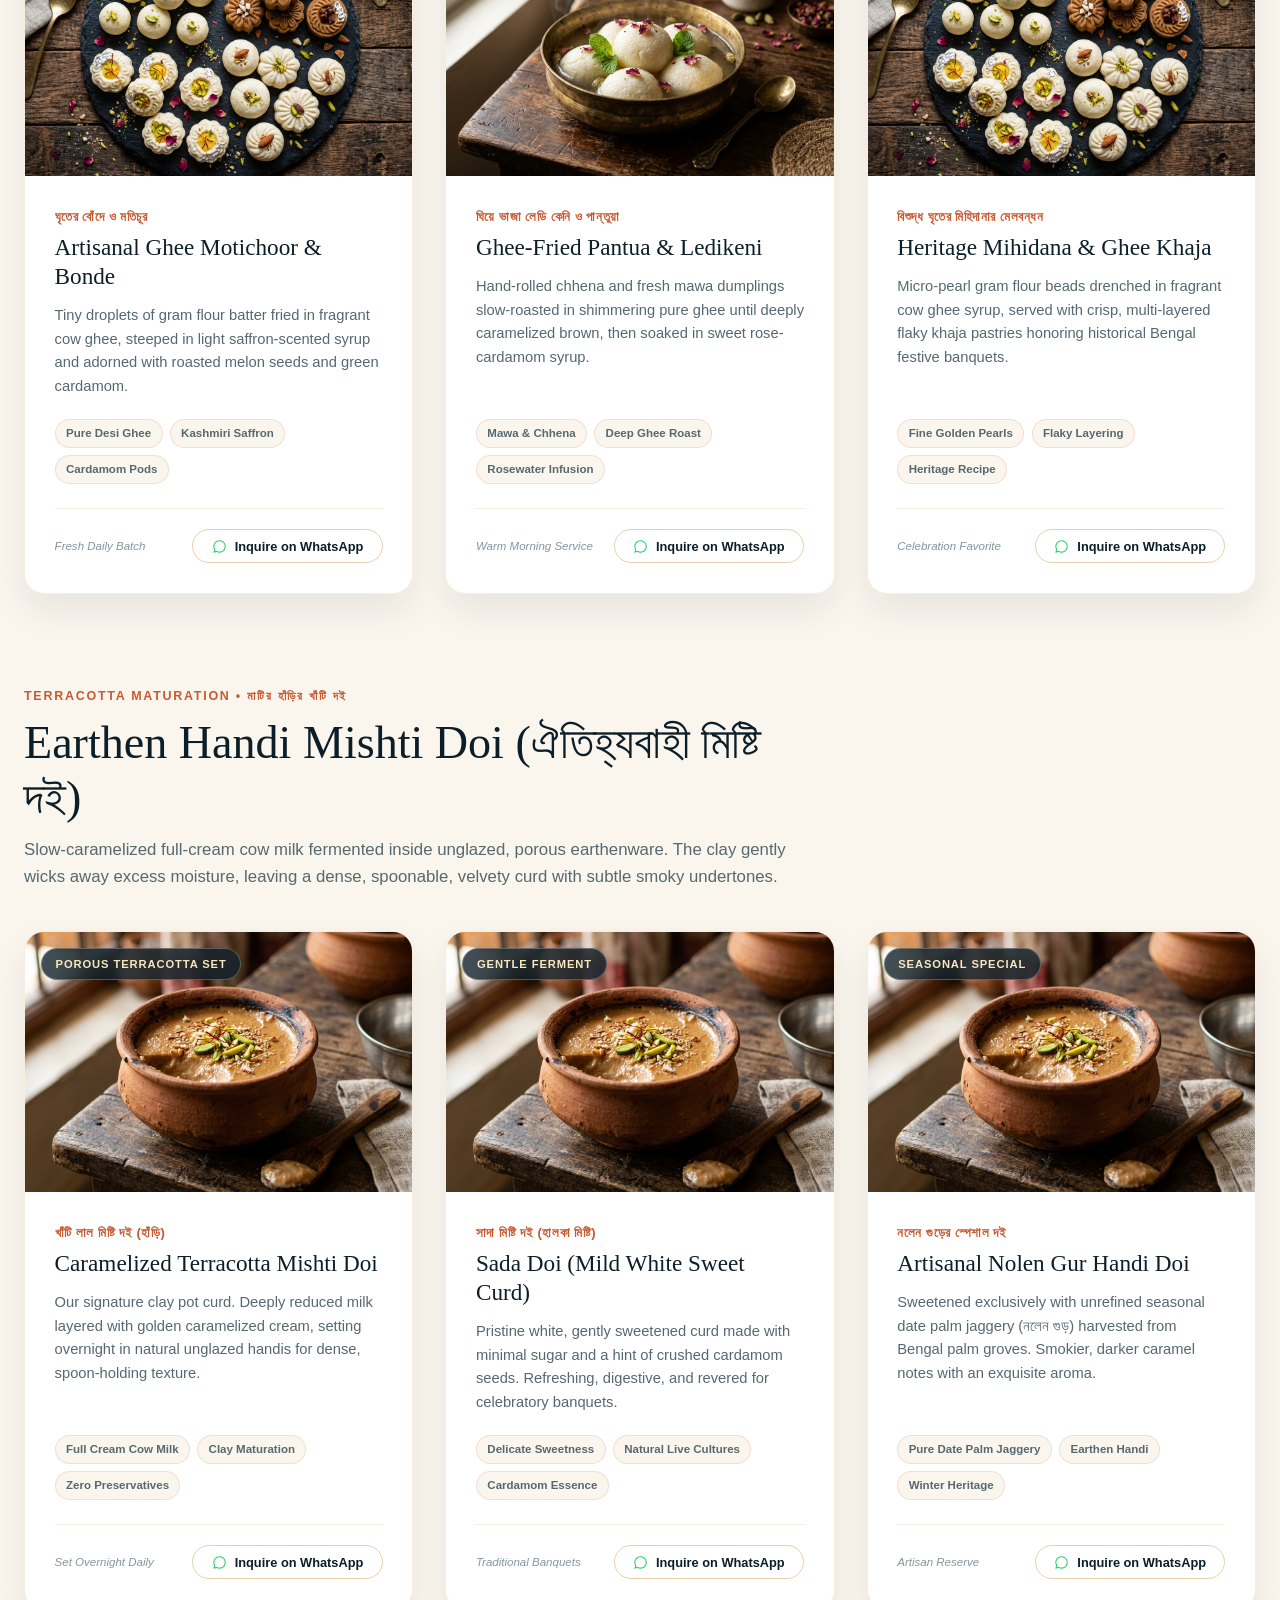
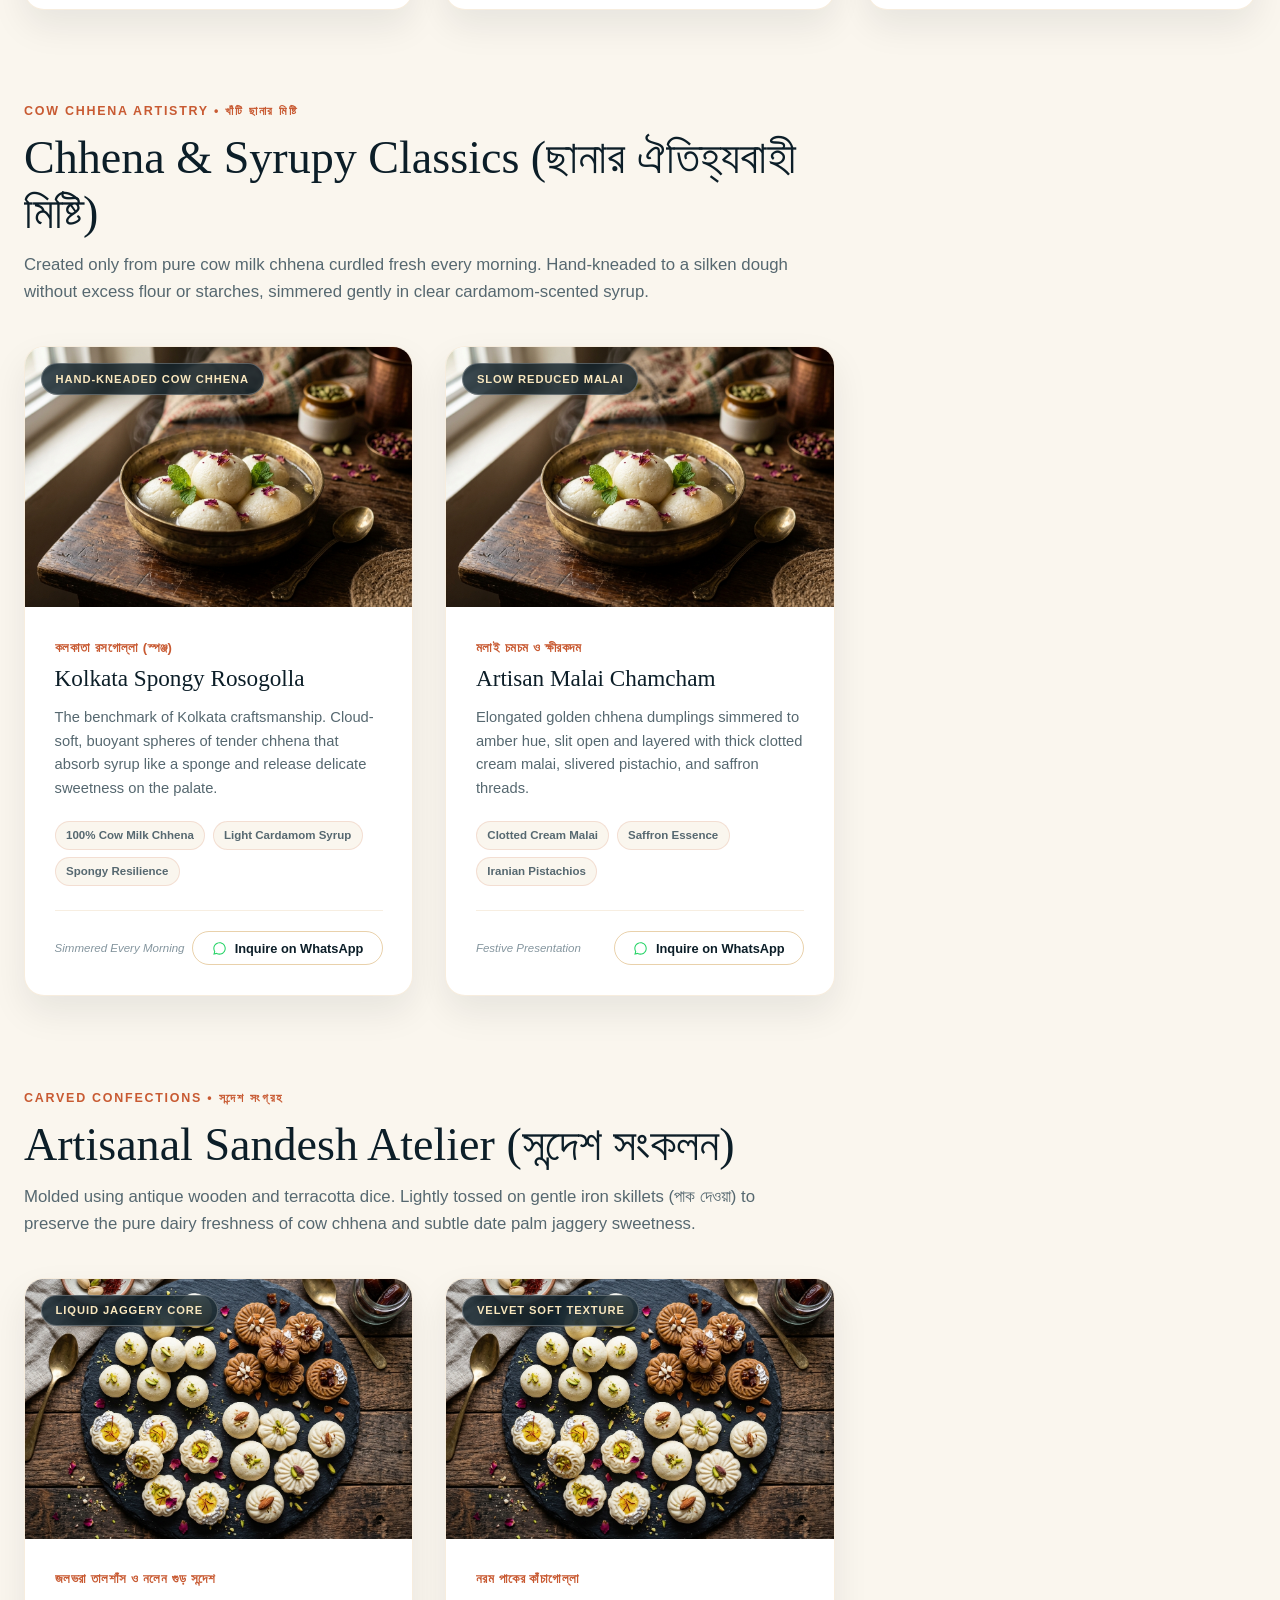
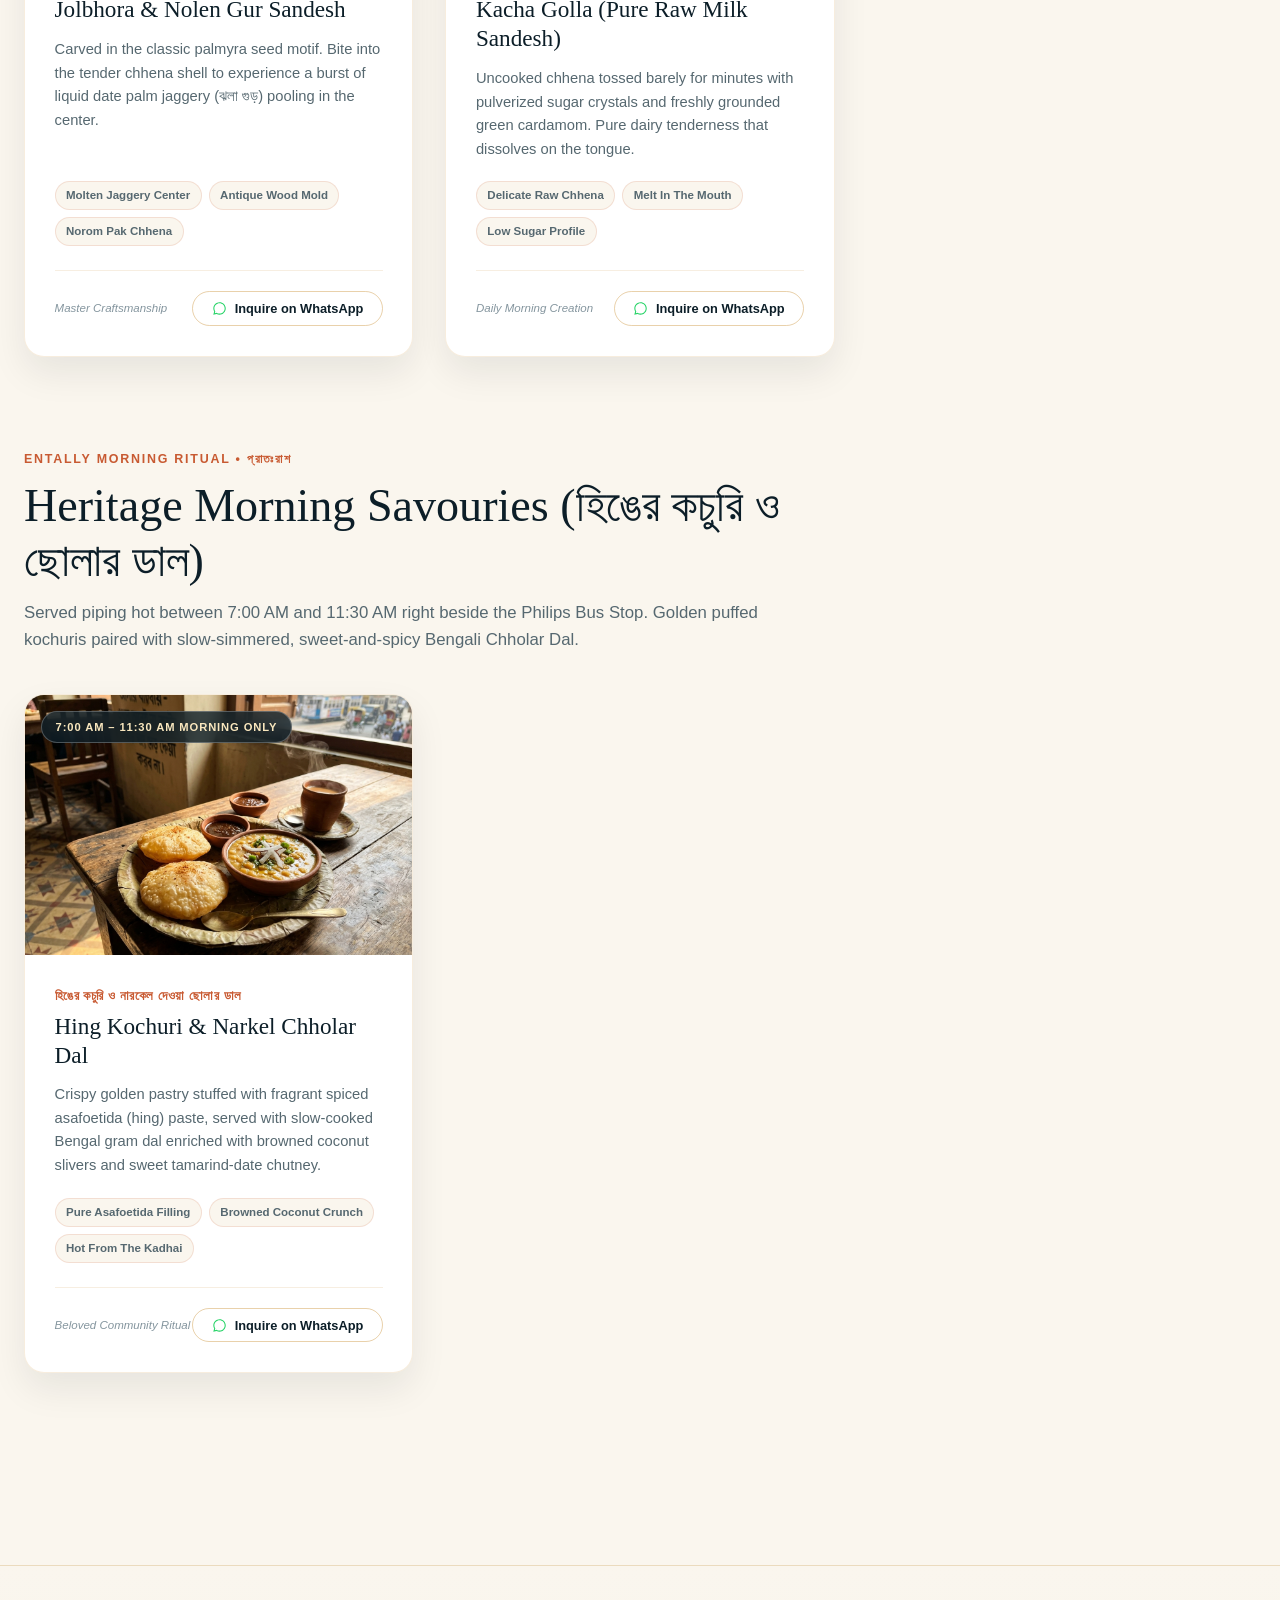
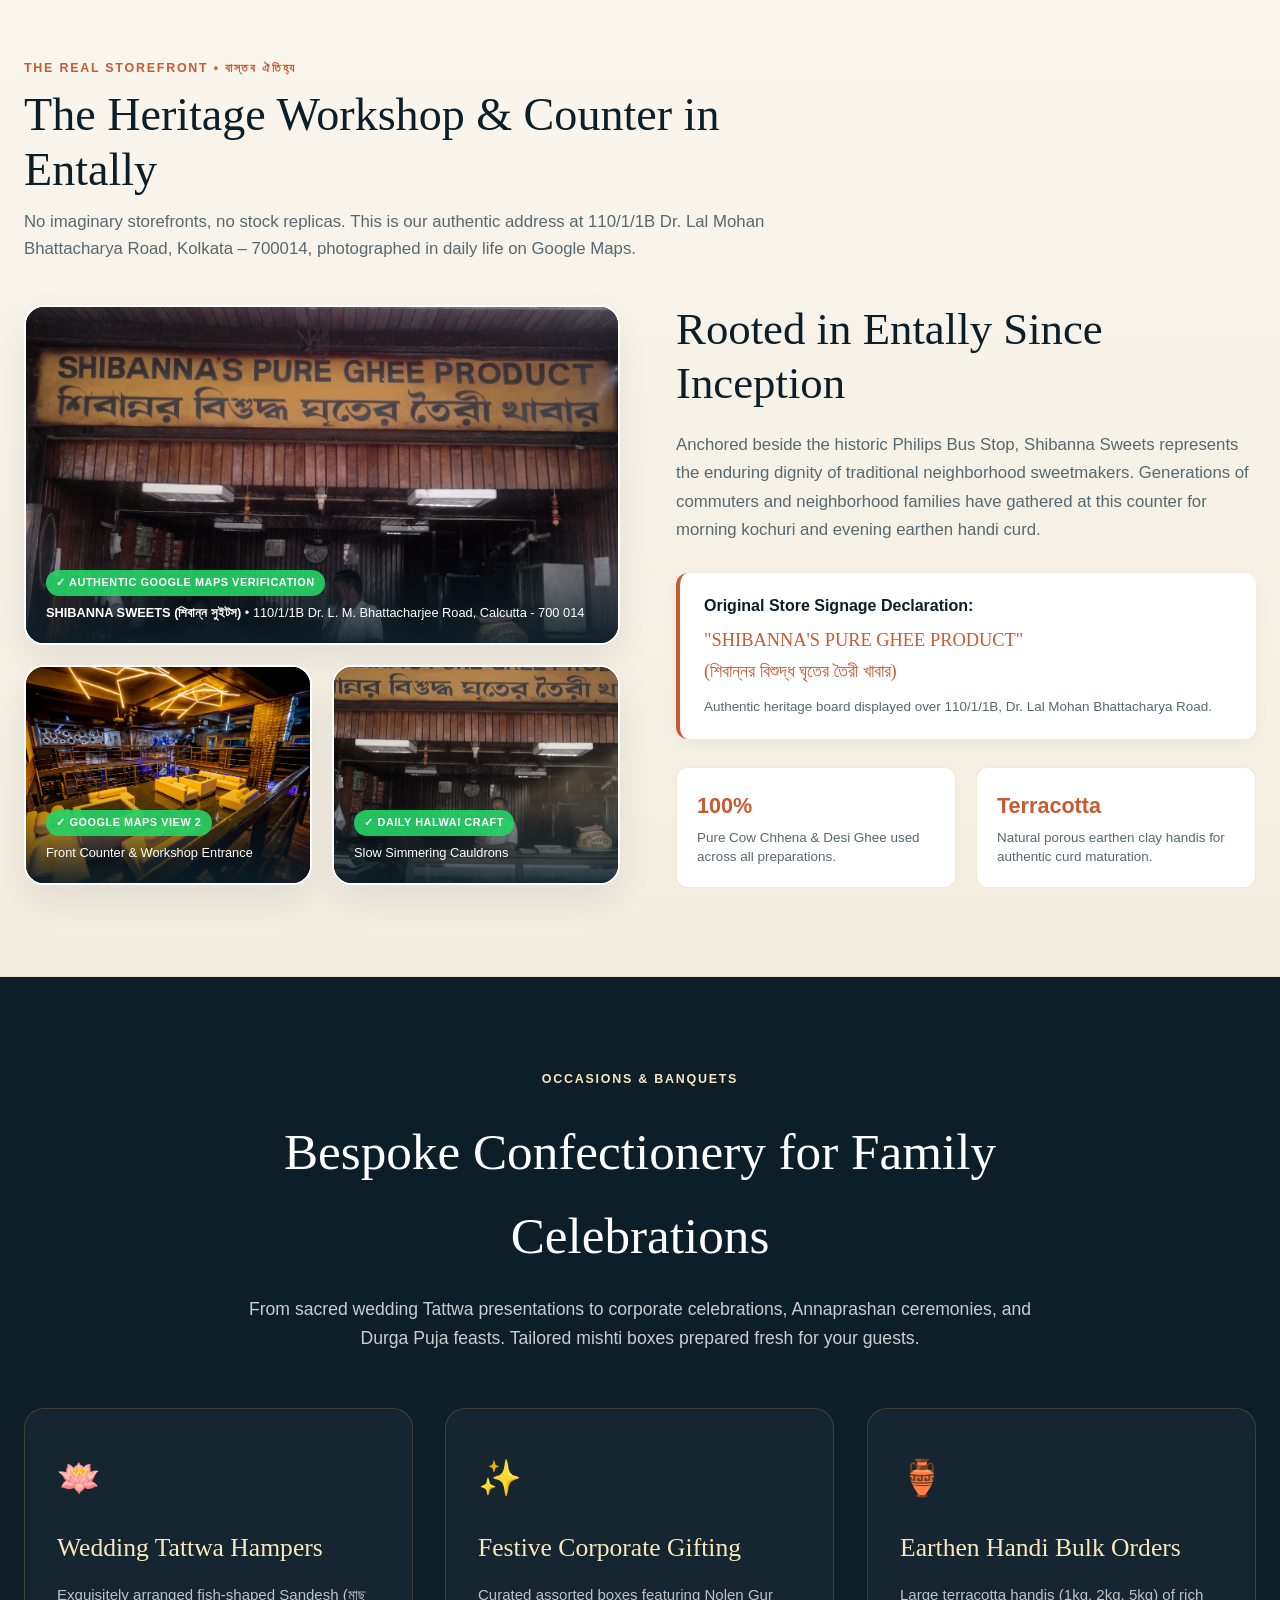
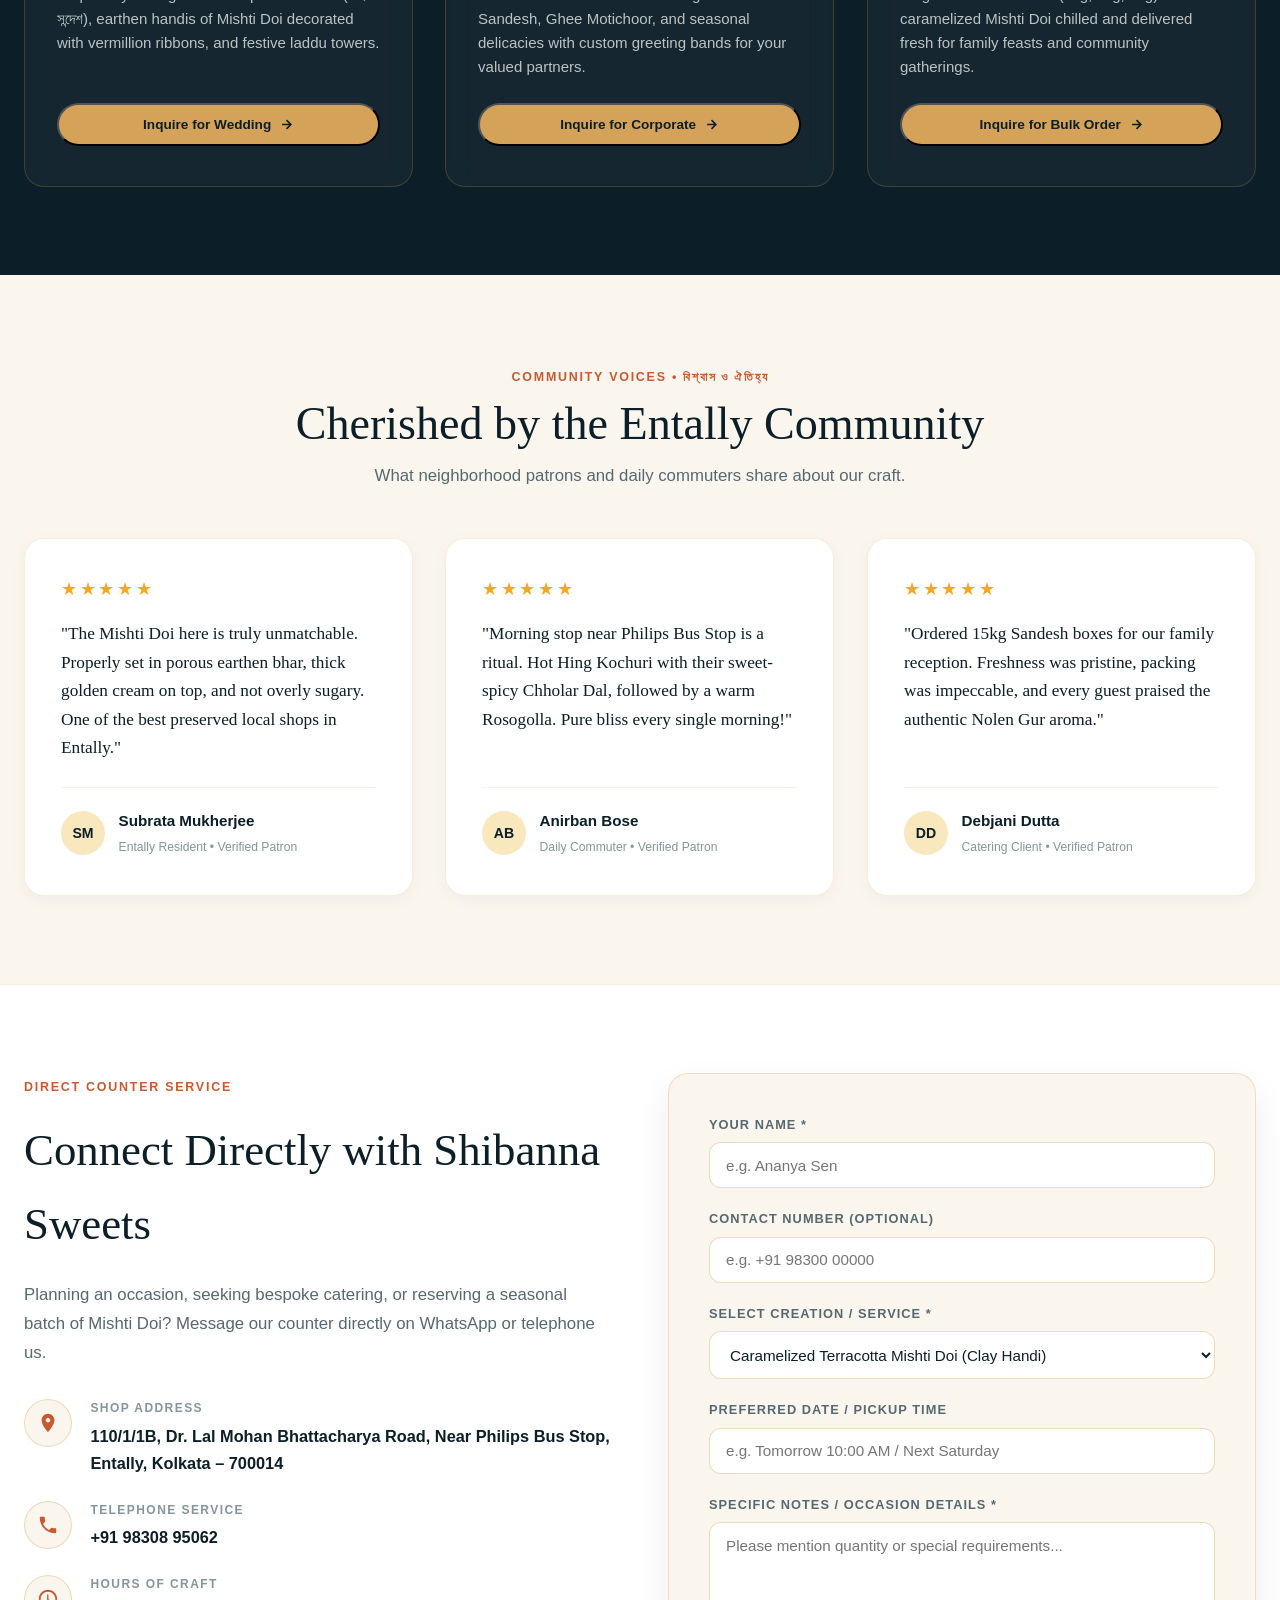
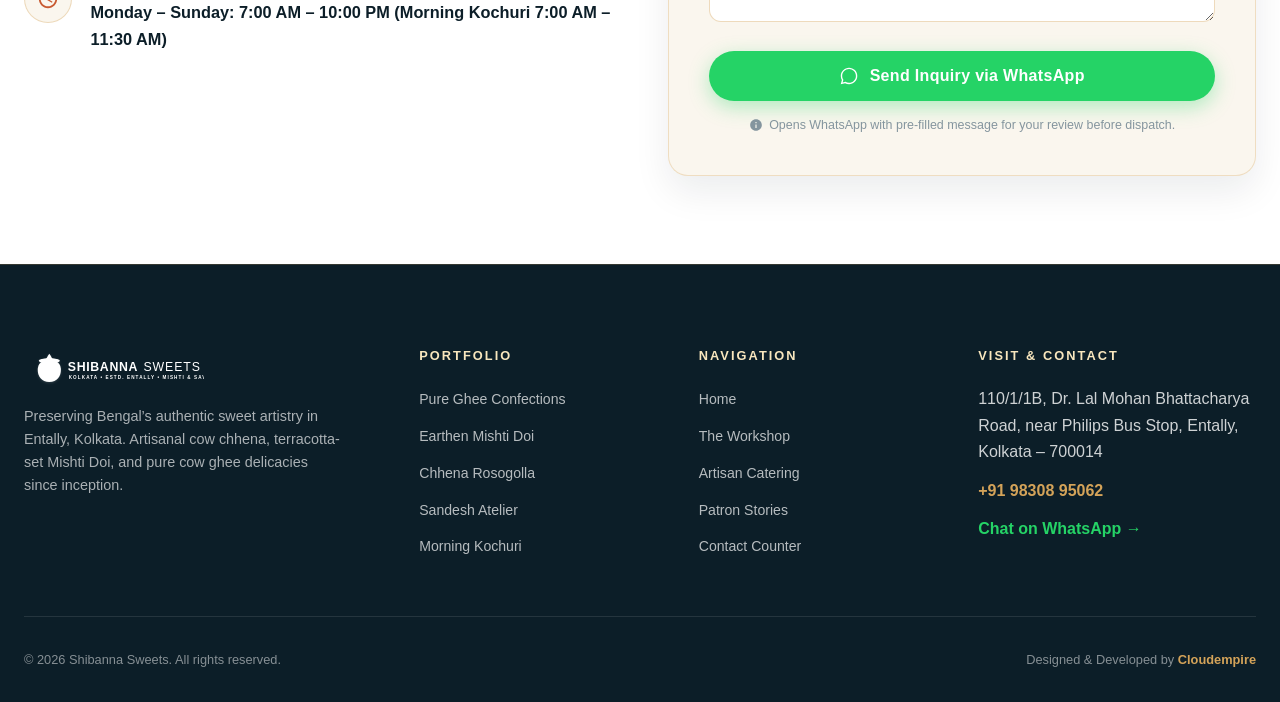
==== commit f8000d86: "Transform to pure culinary portfolio with TheDivine floating tabs, genuine Google Maps photos, and n" ====
--- a/index.html
+++ b/index.html
@@ -3,14 +3,14 @@
 <head>
   <meta charset="UTF-8">
   <meta name="viewport" content="width=device-width, initial-scale=1.0">
-  <title>Shibanna Sweets | Traditional Kolkata Sweets &amp; Savouries</title>
-  <meta name="description" content="Authentic handcrafted Bengali sweets, creamy Mishti Doi in earthen handi, spongy Rosogollas, artisanal Sandesh &amp; fresh morning Hing Kochuri at Entally, Kolkata.">
+  <title>Shibanna Sweets (শিবান্ন সুইটস) | Kolkata Artisanal Culinary Portfolio</title>
+  <meta name="description" content="Discover the artisanal culinary portfolio of Shibanna Sweets. Pure Ghee delicacies, earthen handi Mishti Doi, hand-kneaded cow chhena Rosogolla, and heritage breakfast Kochuri in Entally, Kolkata.">
   <link rel="canonical" href="https://cloudempiretech.github.io/shibanna-sweets-kolkata/">
-  
+
   <!-- Open Graph / Meta -->
   <meta property="og:type" content="website">
-  <meta property="og:title" content="Shibanna Sweets — Artisanal Kolkata Mishti &amp; Savouries">
-  <meta property="og:description" content="Experience timeless Kolkata sweet artistry. Pure chhena sweets, earthen pot Mishti Doi, and breakfast Kochuri.">
+  <meta property="og:title" content="Shibanna Sweets (শিবান্ন সুইটস) — Artisanal Culinary Portfolio">
+  <meta property="og:description" content="A celebration of Bengal’s authentic confectionery craft. Pure Ghee creations, earthen handi Mishti Doi, and fresh chhena artistry since inception.">
   <meta property="og:image" content="https://cloudempiretech.github.io/shibanna-sweets-kolkata/assets/images/hero-poster.jpg">
   <meta property="og:url" content="https://cloudempiretech.github.io/shibanna-sweets-kolkata/">
 
@@ -18,7 +18,7 @@
   <link rel="icon" type="image/svg+xml" href="assets/images/favicon.svg">
   <link rel="apple-touch-icon" href="apple-touch-icon.png">
 
-  <!-- Stylesheets -->
+  <!-- Design System Stylesheet -->
   <link rel="stylesheet" href="styles.css">
 
   <!-- Schema.org JSON-LD -->
@@ -27,7 +27,8 @@
     "@context": "https://schema.org",
     "@type": "Bakery",
     "name": "Shibanna Sweets",
-    "image": "https://cloudempiretech.github.io/shibanna-sweets-kolkata/assets/images/hero-poster.jpg",
+    "alternateName": "শিবান্ন সুইটস (Shibanna's Pure Ghee Product)",
+    "image": "https://cloudempiretech.github.io/shibanna-sweets-kolkata/assets/images/storefront-google-maps.jpg",
     "telephone": "+919830895062",
     "address": {
       "@type": "PostalAddress",
@@ -37,7 +38,7 @@
       "postalCode": "700014",
       "addressCountry": "IN"
     },
-    "servesCuisine": "Bengali Confectionery, Indian Sweets, Breakfast Snacks",
+    "servesCuisine": "Traditional Bengali Confectionery, Pure Ghee Sweets, Morning Kochuri",
     "priceRange": "₹₹",
     "url": "https://cloudempiretech.github.io/shibanna-sweets-kolkata/"
   }
@@ -49,25 +50,24 @@
   <header class="site-header" role="banner">
     <div class="nav-container">
       <a href="index.html" class="nav-brand" aria-label="Shibanna Sweets Home">
-        <img src="assets/images/logo.svg" alt="Shibanna Sweets Logo" class="nav-logo" width="190" height="48">
+        <img src="assets/images/logo.svg" alt="Shibanna Sweets Logo" class="nav-logo" width="190" height="46">
       </a>
       
       <nav aria-label="Main Navigation">
         <ul class="nav-links">
           <li><a href="index.html" class="active">Home</a></li>
-          <li><a href="about.html">Heritage</a></li>
-          <li><a href="sweets.html">Offerings</a></li>
-          <li><a href="gallery.html">Gallery</a></li>
-          <li><a href="reviews.html">Reviews</a></li>
-          <li><a href="faq.html">FAQ</a></li>
-          <li><a href="contact.html">Contact</a></li>
+          <li><a href="#portfolio">Culinary Portfolio</a></li>
+          <li><a href="#workshop">The Workshop</a></li>
+          <li><a href="#catering">Artisan Catering</a></li>
+          <li><a href="#reviews">Patron Stories</a></li>
+          <li><a href="#enquiry">Contact &amp; Visit</a></li>
         </ul>
       </nav>
 
       <div class="nav-actions">
-        <a href="https://wa.me/919830895062?text=Hi%20Shibanna%20Sweets%2C%20I%20would%20like%20to%20order%20sweets." target="_blank" rel="noopener noreferrer" class="btn-nav-wa" aria-label="Order on WhatsApp">
+        <a href="https://wa.me/919830895062?text=Hi%20Shibanna%20Sweets%2C%20I%20am%20exploring%20your%20culinary%20portfolio%20and%20would%20like%20to%20enquire%20about%20your%20artisanal%20creations." target="_blank" rel="noopener noreferrer" class="btn-nav-wa" aria-label="WhatsApp Inquiry">
           <svg viewBox="0 0 24 24"><path d="M12.04 2C6.58 2 2.13 6.45 2.13 11.91C2.13 13.66 2.59 15.36 3.45 16.86L2.05 22L7.3 20.62C8.75 21.41 10.38 21.83 12.04 21.83C17.5 21.83 21.95 17.38 21.95 11.92C21.95 9.27 20.92 6.78 19.05 4.91C17.18 3.03 14.69 2 12.04 2M12.05 3.67C14.25 3.67 16.31 4.53 17.87 6.09C19.42 7.65 20.28 9.72 20.28 11.92C20.28 16.46 16.58 20.15 12.04 20.15C10.56 20.15 9.11 19.76 7.85 19.01L7.55 18.83L4.43 19.65L5.26 16.61L5.06 16.29C4.24 14.99 3.8 13.47 3.8 11.91C3.81 7.37 7.5 3.67 12.05 3.67Z"/></svg>
-          <span>Order Online</span>
+          <span>WhatsApp Inquiry</span>
         </a>
         <button class="mobile-toggle" aria-label="Toggle navigation menu" aria-expanded="false">
           <svg width="24" height="24" viewBox="0 0 24 24" fill="none" stroke="currentColor" stroke-width="2"><path d="M4 6h16M4 12h16M4 18h16"/></svg>
@@ -76,174 +76,611 @@
     </div>
   </header>
 
-  <!-- Hero Section with 16:9 Landscape Video -->
+  <!-- Hero Section with Gemini-Generated 16:9 Cinematic Video -->
   <section class="hero-section" aria-label="Hero Showcase">
     <div class="hero-video-wrapper">
       <video id="heroVideo" autoplay muted loop playsinline poster="assets/images/hero-poster.jpg">
         <source src="assets/videos/hero.mp4" type="video/mp4">
         Your browser does not support HTML5 video.
       </video>
-      <img src="assets/images/hero-poster.jpg" alt="Artisan Bengali sweet workshop at Shibanna Sweets in Kolkata" class="hero-video-poster" style="display:none;">
+      <img src="assets/images/hero-poster.jpg" alt="Artisan sweet workshop at Shibanna Sweets Kolkata" class="hero-video-poster" style="display:none;">
     </div>
     <div class="hero-overlay"></div>
 
     <div class="hero-content">
       <div class="hero-badge">
-        <span>✨ Handcrafted in Entally, Kolkata</span>
-      </div>
-      <h1 class="hero-title">Timeless Kolkata Confectionery, <span>Handcrafted Daily.</span></h1>
+        <span>✨ Shibanna's Pure Ghee Product • Est. Entally, Kolkata</span>
+      </div>
+      <h1 class="hero-title">Timeless Kolkata Mishti, <span>Crafted with Pure Ghee &amp; Clay.</span></h1>
       <p class="hero-description">
-        Authentic Mishti Doi set in unglazed earthen handi, pure chhena Rosogollas, artisanal Sandesh, and morning-fresh Hing Kochuri. Celebrating Bengal’s sweetest culinary heritage with uncompromising purity.
+        From velvety Mishti Doi matured in unglazed terracotta handis to hand-kneaded cow chhena Rosogollas and golden morning Hing Kochuri. Celebrating Bengal’s sweetest culinary heritage with unwavering authenticity.
       </p>
 
       <div class="hero-cta-group">
-        <a href="https://wa.me/919830895062?text=Hi%20Shibanna%20Sweets%2C%20I%20would%20like%20to%20order%20fresh%20sweets%20and%20savouries." target="_blank" rel="noopener noreferrer" class="btn-primary-wa">
-          <svg viewBox="0 0 24 24"><path d="M12.04 2C6.58 2 2.13 6.45 2.13 11.91C2.13 13.66 2.59 15.36 3.45 16.86L2.05 22L7.3 20.62C8.75 21.41 10.38 21.83 12.04 21.83C17.5 21.83 21.95 17.38 21.95 11.92C21.95 9.27 20.92 6.78 19.05 4.91C17.18 3.03 14.69 2 12.04 2M12.05 3.67C14.25 3.67 16.31 4.53 17.87 6.09C19.42 7.65 20.28 9.72 20.28 11.92C20.28 16.46 16.58 20.15 12.04 20.15C10.56 20.15 9.11 19.76 7.85 19.01L7.55 18.83L4.43 19.65L5.26 16.61L5.06 16.29C4.24 14.99 3.8 13.47 3.8 11.91C3.81 7.37 7.5 3.67 12.05 3.67Z"/></svg>
-          <span>Order via WhatsApp</span>
+        <a href="#portfolio" class="btn-primary-portfolio">
+          <span>Explore Culinary Portfolio</span>
+          <svg width="18" height="18" viewBox="0 0 24 24" fill="none" stroke="currentColor" stroke-width="2.5"><path d="M7 13l5 5 5-5M7 6l5 5 5-5"/></svg>
         </a>
-        <a href="sweets.html" class="btn-secondary">
-          <span>Explore All Sweets</span>
+        <a href="#workshop" class="btn-secondary-wa">
+          <span>Visit Heritage Workshop</span>
           <svg width="18" height="18" viewBox="0 0 24 24" fill="none" stroke="currentColor" stroke-width="2"><path d="M5 12h14M12 5l7 7-7 7"/></svg>
         </a>
       </div>
 
       <div>
         <button id="videoToggle" class="video-control-toggle" aria-label="Pause background video">
-          <svg width="14" height="14" viewBox="0 0 24 24" fill="currentColor"><path d="M6 19h4V5H6v14zm8-14v14h4V5h-4z"/></svg>
+          <svg width="13" height="13" viewBox="0 0 24 24" fill="currentColor"><path d="M6 19h4V5H6v14zm8-14v14h4V5h-4z"/></svg>
           <span>Pause Video</span>
         </button>
       </div>
     </div>
   </section>
 
-  <!-- Signature Offerings Grid -->
-  <section class="section" aria-labelledby="signature-heading">
-    <div class="section-header">
-      <span class="section-tag">Daily Artisan Creations</span>
-      <h2 id="signature-heading" class="section-title">The Quintessential Taste of Kolkata</h2>
-      <p class="section-subtitle">Prepared every morning from fresh artisanal chhena and slow-caramelized milk. Never refrigerated, never artificial.</p>
-    </div>
-
-    <div class="grid-4">
-      <!-- 1. Mishti Doi -->
-      <article class="card-apple">
-        <div class="card-img-wrap">
-          <img src="assets/images/mishti-doi.jpg" alt="Rich Mishti Doi in unglazed earthen clay pot at Shibanna Sweets" loading="lazy">
-          <span class="card-badge">Earthen Pot Classic</span>
-        </div>
-        <div class="card-body">
-          <h3 class="card-title">Artisanal Mishti Doi</h3>
-          <p class="card-desc">Thick, velvety caramelized curd fermented in traditional porous terracotta handis for that authentic smoky, earthy sweetness.</p>
-          <div class="card-footer">
-            <span class="card-price">Fresh Daily</span>
-            <button class="btn-card-order" data-item="Mishti Doi (Clay Pot)">
-              <svg viewBox="0 0 24 24"><path d="M12.04 2C6.58 2 2.13 6.45 2.13 11.91C2.13 13.66 2.59 15.36 3.45 16.86L2.05 22L7.3 20.62C8.75 21.41 10.38 21.83 12.04 21.83C17.5 21.83 21.95 17.38 21.95 11.92C21.95 9.27 20.92 6.78 19.05 4.91C17.18 3.03 14.69 2 12.04 2M12.05 3.67C14.25 3.67 16.31 4.53 17.87 6.09C19.42 7.65 20.28 9.72 20.28 11.92C20.28 16.46 16.58 20.15 12.04 20.15C10.56 20.15 9.11 19.76 7.85 19.01L7.55 18.83L4.43 19.65L5.26 16.61L5.06 16.29C4.24 14.99 3.8 13.47 3.8 11.91C3.81 7.37 7.5 3.67 12.05 3.67Z"/></svg>
-              <span>Order</span>
-            </button>
-          </div>
-        </div>
-      </article>
-
-      <!-- 2. Spongy Rosogolla -->
-      <article class="card-apple">
-        <div class="card-img-wrap">
-          <img src="assets/images/rosogolla.jpg" alt="Spongy warm Rosogollas in fragrant sugar syrup" loading="lazy">
-          <span class="card-badge">Pure Cow Chhena</span>
-        </div>
-        <div class="card-body">
-          <h3 class="card-title">Kolkata Rosogolla</h3>
-          <p class="card-desc">Tender, cloud-soft balls of hand-kneaded fresh chhena simmered to perfection in pure cardamom-scented light syrup.</p>
-          <div class="card-footer">
-            <span class="card-price">Box of 10 / 20</span>
-            <button class="btn-card-order" data-item="Kolkata Rosogolla">
-              <svg viewBox="0 0 24 24"><path d="M12.04 2C6.58 2 2.13 6.45 2.13 11.91C2.13 13.66 2.59 15.36 3.45 16.86L2.05 22L7.3 20.62C8.75 21.41 10.38 21.83 12.04 21.83C17.5 21.83 21.95 17.38 21.95 11.92C21.95 9.27 20.92 6.78 19.05 4.91C17.18 3.03 14.69 2 12.04 2M12.05 3.67C14.25 3.67 16.31 4.53 17.87 6.09C19.42 7.65 20.28 9.72 20.28 11.92C20.28 16.46 16.58 20.15 12.04 20.15C10.56 20.15 9.11 19.76 7.85 19.01L7.55 18.83L4.43 19.65L5.26 16.61L5.06 16.29C4.24 14.99 3.8 13.47 3.8 11.91C3.81 7.37 7.5 3.67 12.05 3.67Z"/></svg>
-              <span>Order</span>
-            </button>
-          </div>
-        </div>
-      </article>
-
-      <!-- 3. Sandesh Platter -->
-      <article class="card-apple">
-        <div class="card-img-wrap">
-          <img src="assets/images/sandesh-platter.jpg" alt="Artisanal Bengali Sandesh platter at Shibanna Sweets" loading="lazy">
-          <span class="card-badge">Heritage Recipe</span>
-        </div>
-        <div class="card-body">
-          <h3 class="card-title">Sandesh Selection</h3>
-          <p class="card-desc">Delicately molded Nolen Gur Sandesh, Kacha Golla, and Jolbhora Sandesh infused with date palm jaggery, pistachios &amp; saffron.</p>
-          <div class="card-footer">
-            <span class="card-price">Assorted Box</span>
-            <button class="btn-card-order" data-item="Assorted Sandesh Box">
-              <svg viewBox="0 0 24 24"><path d="M12.04 2C6.58 2 2.13 6.45 2.13 11.91C2.13 13.66 2.59 15.36 3.45 16.86L2.05 22L7.3 20.62C8.75 21.41 10.38 21.83 12.04 21.83C17.5 21.83 21.95 17.38 21.95 11.92C21.95 9.27 20.92 6.78 19.05 4.91C17.18 3.03 14.69 2 12.04 2M12.05 3.67C14.25 3.67 16.31 4.53 17.87 6.09C19.42 7.65 20.28 9.72 20.28 11.92C20.28 16.46 16.58 20.15 12.04 20.15C10.56 20.15 9.11 19.76 7.85 19.01L7.55 18.83L4.43 19.65L5.26 16.61L5.06 16.29C4.24 14.99 3.8 13.47 3.8 11.91C3.81 7.37 7.5 3.67 12.05 3.67Z"/></svg>
-              <span>Order</span>
-            </button>
-          </div>
-        </div>
-      </article>
-
-      <!-- 4. Morning Hing Kochuri -->
-      <article class="card-apple">
-        <div class="card-img-wrap">
-          <img src="assets/images/hing-kochuri.jpg" alt="Golden crispy Hing Kochuri with Bengali Chholar Dal on a traditional plate" loading="lazy">
-          <span class="card-badge">Morning Special</span>
-        </div>
-        <div class="card-body">
-          <h3 class="card-title">Hing Kochuri &amp; Dal</h3>
-          <p class="card-desc">Crisp, golden asafoetida-infused kachoris served hot with fragrant Bengali Chholar Dal simmered with coconut bits and sweet chutney.</p>
-          <div class="card-footer">
-            <span class="card-price">7:00 AM – 11:30 AM</span>
-            <button class="btn-card-order" data-item="Hing Kochuri & Chholar Dal">
-              <svg viewBox="0 0 24 24"><path d="M12.04 2C6.58 2 2.13 6.45 2.13 11.91C2.13 13.66 2.59 15.36 3.45 16.86L2.05 22L7.3 20.62C8.75 21.41 10.38 21.83 12.04 21.83C17.5 21.83 21.95 17.38 21.95 11.92C21.95 9.27 20.92 6.78 19.05 4.91C17.18 3.03 14.69 2 12.04 2M12.05 3.67C14.25 3.67 16.31 4.53 17.87 6.09C19.42 7.65 20.28 9.72 20.28 11.92C20.28 16.46 16.58 20.15 12.04 20.15C10.56 20.15 9.11 19.76 7.85 19.01L7.55 18.83L4.43 19.65L5.26 16.61L5.06 16.29C4.24 14.99 3.8 13.47 3.8 11.91C3.81 7.37 7.5 3.67 12.05 3.67Z"/></svg>
-              <span>Order</span>
-            </button>
-          </div>
-        </div>
-      </article>
+  <!-- THE DIVINE FLOATING TAB FILTER & PORTFOLIO DIRECTORY -->
+  <section class="portfolio-directory-wrap" id="portfolio" aria-label="Culinary Portfolio Directory">
+    <div class="shell" style="max-width:1320px; margin:0 auto;">
+      
+      <!-- Section Intro -->
+      <div class="portfolio-group-header reveal" style="text-align:center; max-width:760px; margin:0 auto 3rem;">
+        <span class="portfolio-eyebrow">The Culinary Portfolio</span>
+        <h2 class="portfolio-group-title">An Atelier of Bengali Confectionery</h2>
+        <p class="portfolio-group-desc">
+          Every piece is handcrafted daily in small, unhurried batches using 100% pure ghee, fresh cow chhena, and traditional terracotta handis. No industrial shortcuts, zero artificial essences.
+        </p>
+      </div>
+
+      <!-- TheDivine Sticky Floating Tab Filter Bar -->
+      <div class="directory-filter-container">
+        <nav class="portfolio-filter" aria-label="Portfolio Category Filter">
+          <button type="button" class="active" data-filter="all" aria-pressed="true">All Portfolio (সব)</button>
+          <button type="button" data-filter="ghee" aria-pressed="false">Pure Ghee Confections (ঘৃতের মিষ্টান্ন)</button>
+          <button type="button" data-filter="chhena" aria-pressed="false">Chhena Classics (ছানার মিষ্টি)</button>
+          <button type="button" data-filter="doi" aria-pressed="false">Earthen Mishti Doi (মাটির দই)</button>
+          <button type="button" data-filter="sandesh" aria-pressed="false">Sandesh Atelier (সন্দেশ)</button>
+          <button type="button" data-filter="savouries" aria-pressed="false">Morning Savouries (কচুরি)</button>
+        </nav>
+      </div>
+
+      <!-- GROUP 1: PURE GHEE CONFECTIONS (Prominently declared on shop signage) -->
+      <div class="portfolio-group reveal" data-portfolio-group="ghee">
+        <div class="portfolio-group-header">
+          <span class="portfolio-eyebrow">Heritage Signature • খাঁটি ঘিয়ে ভাজা</span>
+          <h3 class="portfolio-group-title">Pure Ghee Confections (শিবান্নর বিশুদ্ধ ঘৃতের খাবার)</h3>
+          <p class="portfolio-group-desc">
+            As proclaimed on our founding storefront signage, our rich confections are slow-simmered and gently fried exclusively in pure cow ghee for authentic aroma and melt-in-the-mouth richness.
+          </p>
+        </div>
+
+        <div class="portfolio-grid">
+          <!-- Card 1 -->
+          <article class="portfolio-card">
+            <div class="portfolio-card-media">
+              <img src="assets/images/sandesh-platter.jpg" alt="Pure Ghee Laddu and Kheer Mohan confectionery at Shibanna Sweets" loading="lazy">
+              <span class="portfolio-card-tag">100% Pure Cow Ghee</span>
+            </div>
+            <div class="portfolio-card-body">
+              <span class="portfolio-card-bengali">ঘৃতের বোঁদে ও মতিচূর</span>
+              <h4 class="portfolio-card-heading">Artisanal Ghee Motichoor &amp; Bonde</h4>
+              <p class="portfolio-card-text">
+                Tiny droplets of gram flour batter fried in fragrant cow ghee, steeped in light saffron-scented syrup and adorned with roasted melon seeds and green cardamom.
+              </p>
+              <div class="portfolio-attributes">
+                <span class="portfolio-attr-pill">Pure Desi Ghee</span>
+                <span class="portfolio-attr-pill">Kashmiri Saffron</span>
+                <span class="portfolio-attr-pill">Cardamom Pods</span>
+              </div>
+              <div class="portfolio-card-action">
+                <span class="card-artisan-note">Fresh Daily Batch</span>
+                <button class="btn-card-inquire" data-item="Ghee Motichoor & Bonde" data-bengali="ঘৃতের বোঁদে ও মতিচূর">
+                  <svg viewBox="0 0 24 24"><path d="M12.04 2C6.58 2 2.13 6.45 2.13 11.91C2.13 13.66 2.59 15.36 3.45 16.86L2.05 22L7.3 20.62C8.75 21.41 10.38 21.83 12.04 21.83C17.5 21.83 21.95 17.38 21.95 11.92C21.95 9.27 20.92 6.78 19.05 4.91C17.18 3.03 14.69 2 12.04 2M12.05 3.67C14.25 3.67 16.31 4.53 17.87 6.09C19.42 7.65 20.28 9.72 20.28 11.92C20.28 16.46 16.58 20.15 12.04 20.15C10.56 20.15 9.11 19.76 7.85 19.01L7.55 18.83L4.43 19.65L5.26 16.61L5.06 16.29C4.24 14.99 3.8 13.47 3.8 11.91C3.81 7.37 7.5 3.67 12.05 3.67Z"/></svg>
+                  <span>Inquire on WhatsApp</span>
+                </button>
+              </div>
+            </div>
+          </article>
+
+          <!-- Card 2 -->
+          <article class="portfolio-card">
+            <div class="portfolio-card-media">
+              <img src="assets/images/rosogolla.jpg" alt="Pure Ghee Pantua and Gulab Jamun at Shibanna Sweets Kolkata" loading="lazy">
+              <span class="portfolio-card-tag">Slow Clarified Simmer</span>
+            </div>
+            <div class="portfolio-card-body">
+              <span class="portfolio-card-bengali">ঘিয়ে ভাজা লেডি কেনি ও পান্তুয়া</span>
+              <h4 class="portfolio-card-heading">Ghee-Fried Pantua &amp; Ledikeni</h4>
+              <p class="portfolio-card-text">
+                Hand-rolled chhena and fresh mawa dumplings slow-roasted in shimmering pure ghee until deeply caramelized brown, then soaked in sweet rose-cardamom syrup.
+              </p>
+              <div class="portfolio-attributes">
+                <span class="portfolio-attr-pill">Mawa &amp; Chhena</span>
+                <span class="portfolio-attr-pill">Deep Ghee Roast</span>
+                <span class="portfolio-attr-pill">Rosewater Infusion</span>
+              </div>
+              <div class="portfolio-card-action">
+                <span class="card-artisan-note">Warm Morning Service</span>
+                <button class="btn-card-inquire" data-item="Ghee-Fried Pantua & Ledikeni" data-bengali="ঘিয়ে ভাজা পান্তুয়া">
+                  <svg viewBox="0 0 24 24"><path d="M12.04 2C6.58 2 2.13 6.45 2.13 11.91C2.13 13.66 2.59 15.36 3.45 16.86L2.05 22L7.3 20.62C8.75 21.41 10.38 21.83 12.04 21.83C17.5 21.83 21.95 17.38 21.95 11.92C21.95 9.27 20.92 6.78 19.05 4.91C17.18 3.03 14.69 2 12.04 2M12.05 3.67C14.25 3.67 16.31 4.53 17.87 6.09C19.42 7.65 20.28 9.72 20.28 11.92C20.28 16.46 16.58 20.15 12.04 20.15C10.56 20.15 9.11 19.76 7.85 19.01L7.55 18.83L4.43 19.65L5.26 16.61L5.06 16.29C4.24 14.99 3.8 13.47 3.8 11.91C3.81 7.37 7.5 3.67 12.05 3.67Z"/></svg>
+                  <span>Inquire on WhatsApp</span>
+                </button>
+              </div>
+            </div>
+          </article>
+
+          <!-- Card 3 -->
+          <article class="portfolio-card">
+            <div class="portfolio-card-media">
+              <img src="assets/images/sandesh-platter.jpg" alt="Rich Ghee Khaja and Mihidana at Shibanna Sweets Entally" loading="lazy">
+              <span class="portfolio-card-tag">Artisanal Crisp &amp; Melt</span>
+            </div>
+            <div class="portfolio-card-body">
+              <span class="portfolio-card-bengali">বিশুদ্ধ ঘৃতের মিহিদানার মেলবন্ধন</span>
+              <h4 class="portfolio-card-heading">Heritage Mihidana &amp; Ghee Khaja</h4>
+              <p class="portfolio-card-text">
+                Micro-pearl gram flour beads drenched in fragrant cow ghee syrup, served with crisp, multi-layered flaky khaja pastries honoring historical Bengal festive banquets.
+              </p>
+              <div class="portfolio-attributes">
+                <span class="portfolio-attr-pill">Fine Golden Pearls</span>
+                <span class="portfolio-attr-pill">Flaky Layering</span>
+                <span class="portfolio-attr-pill">Heritage Recipe</span>
+              </div>
+              <div class="portfolio-card-action">
+                <span class="card-artisan-note">Celebration Favorite</span>
+                <button class="btn-card-inquire" data-item="Heritage Mihidana & Ghee Khaja" data-bengali="বিশুদ্ধ ঘৃতের মিহিদানা">
+                  <svg viewBox="0 0 24 24"><path d="M12.04 2C6.58 2 2.13 6.45 2.13 11.91C2.13 13.66 2.59 15.36 3.45 16.86L2.05 22L7.3 20.62C8.75 21.41 10.38 21.83 12.04 21.83C17.5 21.83 21.95 17.38 21.95 11.92C21.95 9.27 20.92 6.78 19.05 4.91C17.18 3.03 14.69 2 12.04 2M12.05 3.67C14.25 3.67 16.31 4.53 17.87 6.09C19.42 7.65 20.28 9.72 20.28 11.92C20.28 16.46 16.58 20.15 12.04 20.15C10.56 20.15 9.11 19.76 7.85 19.01L7.55 18.83L4.43 19.65L5.26 16.61L5.06 16.29C4.24 14.99 3.8 13.47 3.8 11.91C3.81 7.37 7.5 3.67 12.05 3.67Z"/></svg>
+                  <span>Inquire on WhatsApp</span>
+                </button>
+              </div>
+            </div>
+          </article>
+        </div>
+      </div>
+
+      <!-- GROUP 2: EARTHEN MISHTI DOI -->
+      <div class="portfolio-group reveal" data-portfolio-group="doi">
+        <div class="portfolio-group-header">
+          <span class="portfolio-eyebrow">Terracotta Maturation • মাটির হাঁড়ির খাঁটি দই</span>
+          <h3 class="portfolio-group-title">Earthen Handi Mishti Doi (ঐতিহ্যবাহী মিষ্টি দই)</h3>
+          <p class="portfolio-group-desc">
+            Slow-caramelized full-cream cow milk fermented inside unglazed, porous earthenware. The clay gently wicks away excess moisture, leaving a dense, spoonable, velvety curd with subtle smoky undertones.
+          </p>
+        </div>
+
+        <div class="portfolio-grid">
+          <!-- Card 1 -->
+          <article class="portfolio-card">
+            <div class="portfolio-card-media">
+              <img src="assets/images/mishti-doi.jpg" alt="Rich Mishti Doi in unglazed earthen clay pot at Shibanna Sweets" loading="lazy">
+              <span class="portfolio-card-tag">Porous Terracotta Set</span>
+            </div>
+            <div class="portfolio-card-body">
+              <span class="portfolio-card-bengali">খাঁটি লাল মিষ্টি দই (হাঁড়ি)</span>
+              <h4 class="portfolio-card-heading">Caramelized Terracotta Mishti Doi</h4>
+              <p class="portfolio-card-text">
+                Our signature clay pot curd. Deeply reduced milk layered with golden caramelized cream, setting overnight in natural unglazed handis for dense, spoon-holding texture.
+              </p>
+              <div class="portfolio-attributes">
+                <span class="portfolio-attr-pill">Full Cream Cow Milk</span>
+                <span class="portfolio-attr-pill">Clay Maturation</span>
+                <span class="portfolio-attr-pill">Zero Preservatives</span>
+              </div>
+              <div class="portfolio-card-action">
+                <span class="card-artisan-note">Set Overnight Daily</span>
+                <button class="btn-card-inquire" data-item="Caramelized Terracotta Mishti Doi" data-bengali="খাঁটি লাল মিষ্টি দই">
+                  <svg viewBox="0 0 24 24"><path d="M12.04 2C6.58 2 2.13 6.45 2.13 11.91C2.13 13.66 2.59 15.36 3.45 16.86L2.05 22L7.3 20.62C8.75 21.41 10.38 21.83 12.04 21.83C17.5 21.83 21.95 17.38 21.95 11.92C21.95 9.27 20.92 6.78 19.05 4.91C17.18 3.03 14.69 2 12.04 2M12.05 3.67C14.25 3.67 16.31 4.53 17.87 6.09C19.42 7.65 20.28 9.72 20.28 11.92C20.28 16.46 16.58 20.15 12.04 20.15C10.56 20.15 9.11 19.76 7.85 19.01L7.55 18.83L4.43 19.65L5.26 16.61L5.06 16.29C4.24 14.99 3.8 13.47 3.8 11.91C3.81 7.37 7.5 3.67 12.05 3.67Z"/></svg>
+                  <span>Inquire on WhatsApp</span>
+                </button>
+              </div>
+            </div>
+          </article>
+
+          <!-- Card 2 -->
+          <article class="portfolio-card">
+            <div class="portfolio-card-media">
+              <img src="assets/images/mishti-doi.jpg" alt="Sada Doi white mild sweet curd at Shibanna Sweets Kolkata" loading="lazy">
+              <span class="portfolio-card-tag">Gentle Ferment</span>
+            </div>
+            <div class="portfolio-card-body">
+              <span class="portfolio-card-bengali">সাদা মিষ্টি দই (হালকা মিষ্টি)</span>
+              <h4 class="portfolio-card-heading">Sada Doi (Mild White Sweet Curd)</h4>
+              <p class="portfolio-card-text">
+                Pristine white, gently sweetened curd made with minimal sugar and a hint of crushed cardamom seeds. Refreshing, digestive, and revered for celebratory banquets.
+              </p>
+              <div class="portfolio-attributes">
+                <span class="portfolio-attr-pill">Delicate Sweetness</span>
+                <span class="portfolio-attr-pill">Natural Live Cultures</span>
+                <span class="portfolio-attr-pill">Cardamom Essence</span>
+              </div>
+              <div class="portfolio-card-action">
+                <span class="card-artisan-note">Traditional Banquets</span>
+                <button class="btn-card-inquire" data-item="Sada Doi (Mild Sweet Curd)" data-bengali="সাদা মিষ্টি দই">
+                  <svg viewBox="0 0 24 24"><path d="M12.04 2C6.58 2 2.13 6.45 2.13 11.91C2.13 13.66 2.59 15.36 3.45 16.86L2.05 22L7.3 20.62C8.75 21.41 10.38 21.83 12.04 21.83C17.5 21.83 21.95 17.38 21.95 11.92C21.95 9.27 20.92 6.78 19.05 4.91C17.18 3.03 14.69 2 12.04 2M12.05 3.67C14.25 3.67 16.31 4.53 17.87 6.09C19.42 7.65 20.28 9.72 20.28 11.92C20.28 16.46 16.58 20.15 12.04 20.15C10.56 20.15 9.11 19.76 7.85 19.01L7.55 18.83L4.43 19.65L5.26 16.61L5.06 16.29C4.24 14.99 3.8 13.47 3.8 11.91C3.81 7.37 7.5 3.67 12.05 3.67Z"/></svg>
+                  <span>Inquire on WhatsApp</span>
+                </button>
+              </div>
+            </div>
+          </article>
+
+          <!-- Card 3 -->
+          <article class="portfolio-card">
+            <div class="portfolio-card-media">
+              <img src="assets/images/mishti-doi.jpg" alt="Seasonal Date Palm Jaggery Nolen Gur Doi" loading="lazy">
+              <span class="portfolio-card-tag">Seasonal Special</span>
+            </div>
+            <div class="portfolio-card-body">
+              <span class="portfolio-card-bengali">নলেন গুড়ের স্পেশাল দই</span>
+              <h4 class="portfolio-card-heading">Artisanal Nolen Gur Handi Doi</h4>
+              <p class="portfolio-card-text">
+                Sweetened exclusively with unrefined seasonal date palm jaggery (নলেন গুড়) harvested from Bengal palm groves. Smokier, darker caramel notes with an exquisite aroma.
+              </p>
+              <div class="portfolio-attributes">
+                <span class="portfolio-attr-pill">Pure Date Palm Jaggery</span>
+                <span class="portfolio-attr-pill">Earthen Handi</span>
+                <span class="portfolio-attr-pill">Winter Heritage</span>
+              </div>
+              <div class="portfolio-card-action">
+                <span class="card-artisan-note">Artisan Reserve</span>
+                <button class="btn-card-inquire" data-item="Artisanal Nolen Gur Handi Doi" data-bengali="নলেন গুড়ের দই">
+                  <svg viewBox="0 0 24 24"><path d="M12.04 2C6.58 2 2.13 6.45 2.13 11.91C2.13 13.66 2.59 15.36 3.45 16.86L2.05 22L7.3 20.62C8.75 21.41 10.38 21.83 12.04 21.83C17.5 21.83 21.95 17.38 21.95 11.92C21.95 9.27 20.92 6.78 19.05 4.91C17.18 3.03 14.69 2 12.04 2M12.05 3.67C14.25 3.67 16.31 4.53 17.87 6.09C19.42 7.65 20.28 9.72 20.28 11.92C20.28 16.46 16.58 20.15 12.04 20.15C10.56 20.15 9.11 19.76 7.85 19.01L7.55 18.83L4.43 19.65L5.26 16.61L5.06 16.29C4.24 14.99 3.8 13.47 3.8 11.91C3.81 7.37 7.5 3.67 12.05 3.67Z"/></svg>
+                  <span>Inquire on WhatsApp</span>
+                </button>
+              </div>
+            </div>
+          </article>
+        </div>
+      </div>
+
+      <!-- GROUP 3: CHHENA CLASSICS -->
+      <div class="portfolio-group reveal" data-portfolio-group="chhena">
+        <div class="portfolio-group-header">
+          <span class="portfolio-eyebrow">Cow Chhena Artistry • খাঁটি ছানার মিষ্টি</span>
+          <h3 class="portfolio-group-title">Chhena &amp; Syrupy Classics (ছানার ঐতিহ্যবাহী মিষ্টি)</h3>
+          <p class="portfolio-group-desc">
+            Created only from pure cow milk chhena curdled fresh every morning. Hand-kneaded to a silken dough without excess flour or starches, simmered gently in clear cardamom-scented syrup.
+          </p>
+        </div>
+
+        <div class="portfolio-grid">
+          <!-- Card 1 -->
+          <article class="portfolio-card">
+            <div class="portfolio-card-media">
+              <img src="assets/images/rosogolla.jpg" alt="Spongy Kolkata Rosogollas in fragrant sugar syrup" loading="lazy">
+              <span class="portfolio-card-tag">Hand-Kneaded Cow Chhena</span>
+            </div>
+            <div class="portfolio-card-body">
+              <span class="portfolio-card-bengali">কলকাতা রসগোল্লা (স্পঞ্জ)</span>
+              <h4 class="portfolio-card-heading">Kolkata Spongy Rosogolla</h4>
+              <p class="portfolio-card-text">
+                The benchmark of Kolkata craftsmanship. Cloud-soft, buoyant spheres of tender chhena that absorb syrup like a sponge and release delicate sweetness on the palate.
+              </p>
+              <div class="portfolio-attributes">
+                <span class="portfolio-attr-pill">100% Cow Milk Chhena</span>
+                <span class="portfolio-attr-pill">Light Cardamom Syrup</span>
+                <span class="portfolio-attr-pill">Spongy Resilience</span>
+              </div>
+              <div class="portfolio-card-action">
+                <span class="card-artisan-note">Simmered Every Morning</span>
+                <button class="btn-card-inquire" data-item="Kolkata Spongy Rosogolla" data-bengali="কলকাতা রসগোল্লা">
+                  <svg viewBox="0 0 24 24"><path d="M12.04 2C6.58 2 2.13 6.45 2.13 11.91C2.13 13.66 2.59 15.36 3.45 16.86L2.05 22L7.3 20.62C8.75 21.41 10.38 21.83 12.04 21.83C17.5 21.83 21.95 17.38 21.95 11.92C21.95 9.27 20.92 6.78 19.05 4.91C17.18 3.03 14.69 2 12.04 2M12.05 3.67C14.25 3.67 16.31 4.53 17.87 6.09C19.42 7.65 20.28 9.72 20.28 11.92C20.28 16.46 16.58 20.15 12.04 20.15C10.56 20.15 9.11 19.76 7.85 19.01L7.55 18.83L4.43 19.65L5.26 16.61L5.06 16.29C4.24 14.99 3.8 13.47 3.8 11.91C3.81 7.37 7.5 3.67 12.05 3.67Z"/></svg>
+                  <span>Inquire on WhatsApp</span>
+                </button>
+              </div>
+            </div>
+          </article>
+
+          <!-- Card 2 -->
+          <article class="portfolio-card">
+            <div class="portfolio-card-media">
+              <img src="assets/images/rosogolla.jpg" alt="Rich Chamcham and Malai Chomchom at Shibanna Sweets" loading="lazy">
+              <span class="portfolio-card-tag">Slow Reduced Malai</span>
+            </div>
+            <div class="portfolio-card-body">
+              <span class="portfolio-card-bengali">মলাই চমচম ও ক্ষীরকদম</span>
+              <h4 class="portfolio-card-heading">Artisan Malai Chamcham</h4>
+              <p class="portfolio-card-text">
+                Elongated golden chhena dumplings simmered to amber hue, slit open and layered with thick clotted cream malai, slivered pistachio, and saffron threads.
+              </p>
+              <div class="portfolio-attributes">
+                <span class="portfolio-attr-pill">Clotted Cream Malai</span>
+                <span class="portfolio-attr-pill">Saffron Essence</span>
+                <span class="portfolio-attr-pill">Iranian Pistachios</span>
+              </div>
+              <div class="portfolio-card-action">
+                <span class="card-artisan-note">Festive Presentation</span>
+                <button class="btn-card-inquire" data-item="Artisan Malai Chamcham" data-bengali="মলাই চমচম">
+                  <svg viewBox="0 0 24 24"><path d="M12.04 2C6.58 2 2.13 6.45 2.13 11.91C2.13 13.66 2.59 15.36 3.45 16.86L2.05 22L7.3 20.62C8.75 21.41 10.38 21.83 12.04 21.83C17.5 21.83 21.95 17.38 21.95 11.92C21.95 9.27 20.92 6.78 19.05 4.91C17.18 3.03 14.69 2 12.04 2M12.05 3.67C14.25 3.67 16.31 4.53 17.87 6.09C19.42 7.65 20.28 9.72 20.28 11.92C20.28 16.46 16.58 20.15 12.04 20.15C10.56 20.15 9.11 19.76 7.85 19.01L7.55 18.83L4.43 19.65L5.26 16.61L5.06 16.29C4.24 14.99 3.8 13.47 3.8 11.91C3.81 7.37 7.5 3.67 12.05 3.67Z"/></svg>
+                  <span>Inquire on WhatsApp</span>
+                </button>
+              </div>
+            </div>
+          </article>
+        </div>
+      </div>
+
+      <!-- GROUP 4: SANDESH ATELIER -->
+      <div class="portfolio-group reveal" data-portfolio-group="sandesh">
+        <div class="portfolio-group-header">
+          <span class="portfolio-eyebrow">Carved Confections • সন্দেশ সংগ্রহ</span>
+          <h3 class="portfolio-group-title">Artisanal Sandesh Atelier (সন্দেশ সংকলন)</h3>
+          <p class="portfolio-group-desc">
+            Molded using antique wooden and terracotta dice. Lightly tossed on gentle iron skillets (পাক দেওয়া) to preserve the pure dairy freshness of cow chhena and subtle date palm jaggery sweetness.
+          </p>
+        </div>
+
+        <div class="portfolio-grid">
+          <!-- Card 1 -->
+          <article class="portfolio-card">
+            <div class="portfolio-card-media">
+              <img src="assets/images/sandesh-platter.jpg" alt="Artisanal Bengali Sandesh platter at Shibanna Sweets" loading="lazy">
+              <span class="portfolio-card-tag">Liquid Jaggery Core</span>
+            </div>
+            <div class="portfolio-card-body">
+              <span class="portfolio-card-bengali">জলভরা তালশাঁস ও নলেন গুড় সন্দেশ</span>
+              <h4 class="portfolio-card-heading">Jolbhora &amp; Nolen Gur Sandesh</h4>
+              <p class="portfolio-card-text">
+                Carved in the classic palmyra seed motif. Bite into the tender chhena shell to experience a burst of liquid date palm jaggery (ঝলা গুড়) pooling in the center.
+              </p>
+              <div class="portfolio-attributes">
+                <span class="portfolio-attr-pill">Molten Jaggery Center</span>
+                <span class="portfolio-attr-pill">Antique Wood Mold</span>
+                <span class="portfolio-attr-pill">Norom Pak Chhena</span>
+              </div>
+              <div class="portfolio-card-action">
+                <span class="card-artisan-note">Master Craftsmanship</span>
+                <button class="btn-card-inquire" data-item="Jolbhora & Nolen Gur Sandesh" data-bengali="জলভরা তালশাঁস">
+                  <svg viewBox="0 0 24 24"><path d="M12.04 2C6.58 2 2.13 6.45 2.13 11.91C2.13 13.66 2.59 15.36 3.45 16.86L2.05 22L7.3 20.62C8.75 21.41 10.38 21.83 12.04 21.83C17.5 21.83 21.95 17.38 21.95 11.92C21.95 9.27 20.92 6.78 19.05 4.91C17.18 3.03 14.69 2 12.04 2M12.05 3.67C14.25 3.67 16.31 4.53 17.87 6.09C19.42 7.65 20.28 9.72 20.28 11.92C20.28 16.46 16.58 20.15 12.04 20.15C10.56 20.15 9.11 19.76 7.85 19.01L7.55 18.83L4.43 19.65L5.26 16.61L5.06 16.29C4.24 14.99 3.8 13.47 3.8 11.91C3.81 7.37 7.5 3.67 12.05 3.67Z"/></svg>
+                  <span>Inquire on WhatsApp</span>
+                </button>
+              </div>
+            </div>
+          </article>
+
+          <!-- Card 2 -->
+          <article class="portfolio-card">
+            <div class="portfolio-card-media">
+              <img src="assets/images/sandesh-platter.jpg" alt="Soft melt-in-mouth Kacha Golla at Shibanna Sweets" loading="lazy">
+              <span class="portfolio-card-tag">Velvet Soft Texture</span>
+            </div>
+            <div class="portfolio-card-body">
+              <span class="portfolio-card-bengali">নরম পাকের কাঁচাগোল্লা</span>
+              <h4 class="portfolio-card-heading">Kacha Golla (Pure Raw Milk Sandesh)</h4>
+              <p class="portfolio-card-text">
+                Uncooked chhena tossed barely for minutes with pulverized sugar crystals and freshly grounded green cardamom. Pure dairy tenderness that dissolves on the tongue.
+              </p>
+              <div class="portfolio-attributes">
+                <span class="portfolio-attr-pill">Delicate Raw Chhena</span>
+                <span class="portfolio-attr-pill">Melt In The Mouth</span>
+                <span class="portfolio-attr-pill">Low Sugar Profile</span>
+              </div>
+              <div class="portfolio-card-action">
+                <span class="card-artisan-note">Daily Morning Creation</span>
+                <button class="btn-card-inquire" data-item="Kacha Golla Sandesh" data-bengali="কাঁচাগোল্লা">
+                  <svg viewBox="0 0 24 24"><path d="M12.04 2C6.58 2 2.13 6.45 2.13 11.91C2.13 13.66 2.59 15.36 3.45 16.86L2.05 22L7.3 20.62C8.75 21.41 10.38 21.83 12.04 21.83C17.5 21.83 21.95 17.38 21.95 11.92C21.95 9.27 20.92 6.78 19.05 4.91C17.18 3.03 14.69 2 12.04 2M12.05 3.67C14.25 3.67 16.31 4.53 17.87 6.09C19.42 7.65 20.28 9.72 20.28 11.92C20.28 16.46 16.58 20.15 12.04 20.15C10.56 20.15 9.11 19.76 7.85 19.01L7.55 18.83L4.43 19.65L5.26 16.61L5.06 16.29C4.24 14.99 3.8 13.47 3.8 11.91C3.81 7.37 7.5 3.67 12.05 3.67Z"/></svg>
+                  <span>Inquire on WhatsApp</span>
+                </button>
+              </div>
+            </div>
+          </article>
+        </div>
+      </div>
+
+      <!-- GROUP 5: MORNING SAVOURIES -->
+      <div class="portfolio-group reveal" data-portfolio-group="savouries">
+        <div class="portfolio-group-header">
+          <span class="portfolio-eyebrow">Entally Morning Ritual • প্রাতঃরাশ</span>
+          <h3 class="portfolio-group-title">Heritage Morning Savouries (হিঙের কচুরি ও ছোলার ডাল)</h3>
+          <p class="portfolio-group-desc">
+            Served piping hot between 7:00 AM and 11:30 AM right beside the Philips Bus Stop. Golden puffed kochuris paired with slow-simmered, sweet-and-spicy Bengali Chholar Dal.
+          </p>
+        </div>
+
+        <div class="portfolio-grid">
+          <!-- Card 1 -->
+          <article class="portfolio-card">
+            <div class="portfolio-card-media">
+              <img src="assets/images/hing-kochuri.jpg" alt="Golden crispy Hing Kochuri with Bengali Chholar Dal on a traditional plate" loading="lazy">
+              <span class="portfolio-card-tag">7:00 AM – 11:30 AM Morning Only</span>
+            </div>
+            <div class="portfolio-card-body">
+              <span class="portfolio-card-bengali">হিঙের কচুরি ও নারকেল দেওয়া ছোলার ডাল</span>
+              <h4 class="portfolio-card-heading">Hing Kochuri &amp; Narkel Chholar Dal</h4>
+              <p class="portfolio-card-text">
+                Crispy golden pastry stuffed with fragrant spiced asafoetida (hing) paste, served with slow-cooked Bengal gram dal enriched with browned coconut slivers and sweet tamarind-date chutney.
+              </p>
+              <div class="portfolio-attributes">
+                <span class="portfolio-attr-pill">Pure Asafoetida Filling</span>
+                <span class="portfolio-attr-pill">Browned Coconut Crunch</span>
+                <span class="portfolio-attr-pill">Hot From The Kadhai</span>
+              </div>
+              <div class="portfolio-card-action">
+                <span class="card-artisan-note">Beloved Community Ritual</span>
+                <button class="btn-card-inquire" data-item="Hing Kochuri & Chholar Dal Breakfast" data-bengali="হিঙের কচুরি">
+                  <svg viewBox="0 0 24 24"><path d="M12.04 2C6.58 2 2.13 6.45 2.13 11.91C2.13 13.66 2.59 15.36 3.45 16.86L2.05 22L7.3 20.62C8.75 21.41 10.38 21.83 12.04 21.83C17.5 21.83 21.95 17.38 21.95 11.92C21.95 9.27 20.92 6.78 19.05 4.91C17.18 3.03 14.69 2 12.04 2M12.05 3.67C14.25 3.67 16.31 4.53 17.87 6.09C19.42 7.65 20.28 9.72 20.28 11.92C20.28 16.46 16.58 20.15 12.04 20.15C10.56 20.15 9.11 19.76 7.85 19.01L7.55 18.83L4.43 19.65L5.26 16.61L5.06 16.29C4.24 14.99 3.8 13.47 3.8 11.91C3.81 7.37 7.5 3.67 12.05 3.67Z"/></svg>
+                  <span>Inquire on WhatsApp</span>
+                </button>
+              </div>
+            </div>
+          </article>
+        </div>
+      </div>
+
     </div>
   </section>
 
-  <!-- Heritage Story Section -->
-  <section class="story-section" aria-labelledby="heritage-heading">
-    <div class="story-container">
-      <div class="story-content">
-        <span class="section-tag">Rooted in Heritage</span>
-        <h2 id="heritage-heading">The Sacred Soul of Kolkata’s Mishti Culture</h2>
+  <!-- THE HERITAGE WORKSHOP CENTERPIECE (USING ALL GOOGLE MAPS PHOTOS) -->
+  <section class="workshop-centerpiece" id="workshop" aria-label="The Heritage Workshop">
+    <div class="workshop-shell">
+      <div class="portfolio-group-header reveal">
+        <span class="portfolio-eyebrow">The Real Storefront • বাস্তব ঐতিহ্য</span>
+        <h2 class="portfolio-group-title">The Heritage Workshop &amp; Counter in Entally</h2>
+        <p class="portfolio-group-desc">
+          No imaginary storefronts, no stock replicas. This is our authentic address at 110/1/1B Dr. Lal Mohan Bhattacharya Road, Kolkata – 700014, photographed in daily life on Google Maps.
+        </p>
+      </div>
+
+      <div class="workshop-banner-grid">
+        <!-- Authentic Google Maps Photos Showcase -->
+        <div class="workshop-photo-showcase reveal" data-delay="1">
+          <!-- Photo 1: Authentic Storefront with Signage -->
+          <div class="workshop-photo-frame featured">
+            <img src="assets/images/storefront-google-maps.jpg" alt="Official Google Maps storefront photo of Shibanna Sweets showing green and yellow sign: SHIBANNA SWEETS - SHIBANNA'S PURE GHEE PRODUCT" loading="lazy">
+            <div class="workshop-photo-overlay">
+              <span class="workshop-verified-badge">✓ Authentic Google Maps Verification</span>
+              <p><strong>SHIBANNA SWEETS (শিবান্ন সুইটস)</strong> • 110/1/1B Dr. L. M. Bhattacharjee Road, Calcutta - 700 014</p>
+            </div>
+          </div>
+
+          <!-- Photo 2: Entrance & Counter Perspective -->
+          <div class="workshop-photo-frame secondary">
+            <img src="assets/images/storefront-google-maps-2.jpg" alt="Store entrance and counter view of Shibanna Sweets on Google Maps" loading="lazy">
+            <div class="workshop-photo-overlay">
+              <span class="workshop-verified-badge">✓ Google Maps View 2</span>
+              <p>Front Counter &amp; Workshop Entrance</p>
+            </div>
+          </div>
+
+          <!-- Photo 3: Workshop Detail -->
+          <div class="workshop-photo-frame secondary">
+            <img src="assets/images/hero-poster.jpg" alt="Artisan halwai workshop stirring simmering milk at Shibanna Sweets" loading="lazy">
+            <div class="workshop-photo-overlay">
+              <span class="workshop-verified-badge">✓ Daily Halwai Craft</span>
+              <p>Slow Simmering Cauldrons</p>
+            </div>
+          </div>
+        </div>
+
+        <!-- Workshop Narrative -->
+        <div class="workshop-story-content reveal" data-delay="2">
+          <h3>Rooted in Entally Since Inception</h3>
+          <p>
+            Anchored beside the historic Philips Bus Stop, Shibanna Sweets represents the enduring dignity of traditional neighborhood sweetmakers. Generations of commuters and neighborhood families have gathered at this counter for morning kochuri and evening earthen handi curd.
+          </p>
+
+          <div class="signage-quote-card">
+            <strong>Original Store Signage Declaration:</strong>
+            <p style="font-family:Georgia, serif; font-size:1.15rem; color:var(--primary); margin:0.35rem 0;">
+              "SHIBANNA'S PURE GHEE PRODUCT" <br>
+              (শিবান্নর বিশুদ্ধ ঘৃতের তৈরী খাবার)
+            </p>
+            <small>Authentic heritage board displayed over 110/1/1B, Dr. Lal Mohan Bhattacharya Road.</small>
+          </div>
+
+          <div class="workshop-pillars">
+            <div class="workshop-pillar-box">
+              <h4>100%</h4>
+              <p>Pure Cow Chhena &amp; Desi Ghee used across all preparations.</p>
+            </div>
+            <div class="workshop-pillar-box">
+              <h4>Terracotta</h4>
+              <p>Natural porous earthen clay handis for authentic curd maturation.</p>
+            </div>
+          </div>
+        </div>
+      </div>
+    </div>
+  </section>
+
+  <!-- BESPOKE ARTISAN CATERING & FESTIVE CURATIONS -->
+  <section class="catering-section" id="catering" aria-label="Artisan Catering and Festive Curations">
+    <div class="catering-shell">
+      <div class="catering-heading reveal">
+        <span class="portfolio-eyebrow" style="color:var(--gold-light);">Occasions &amp; Banquets</span>
+        <h2>Bespoke Confectionery for Family Celebrations</h2>
         <p>
-          Nestled within the historic bylanes of Entally at 110/1/1B Dr. Lal Mohan Bhattacharya Road, Shibanna Sweets is a living ode to the timeless romance of Bengali confectionery. Anchored by the familiar chime of the Philips Bus Stop just outside our doors, the delicate aroma of slow-simmered milk, caramelized jaggery, and crushed cardamom has welcomed generations of patrons.
+          From sacred wedding Tattwa presentations to corporate celebrations, Annaprashan ceremonies, and Durga Puja feasts. Tailored mishti boxes prepared fresh for your guests.
         </p>
+      </div>
+
+      <div class="catering-grid">
+        <div class="catering-card reveal" data-delay="1">
+          <div class="catering-card-icon">🪷</div>
+          <h3>Wedding Tattwa Hampers</h3>
+          <p>Exquisitely arranged fish-shaped Sandesh (মাছ সন্দেশ), earthen handis of Mishti Doi decorated with vermillion ribbons, and festive laddu towers.</p>
+          <button class="btn-catering-inquire open-enquiry-modal" data-item="Wedding Tattwa Hamper">
+            <span>Inquire for Wedding</span>
+            <svg width="15" height="15" viewBox="0 0 24 24" fill="none" stroke="currentColor" stroke-width="2.5"><path d="M5 12h14M12 5l7 7-7 7"/></svg>
+          </button>
+        </div>
+
+        <div class="catering-card reveal" data-delay="2">
+          <div class="catering-card-icon">✨</div>
+          <h3>Festive Corporate Gifting</h3>
+          <p>Curated assorted boxes featuring Nolen Gur Sandesh, Ghee Motichoor, and seasonal delicacies with custom greeting bands for your valued partners.</p>
+          <button class="btn-catering-inquire open-enquiry-modal" data-item="Corporate Gifting Box">
+            <span>Inquire for Corporate</span>
+            <svg width="15" height="15" viewBox="0 0 24 24" fill="none" stroke="currentColor" stroke-width="2.5"><path d="M5 12h14M12 5l7 7-7 7"/></svg>
+          </button>
+        </div>
+
+        <div class="catering-card reveal" data-delay="3">
+          <div class="catering-card-icon">🏺</div>
+          <h3>Earthen Handi Bulk Orders</h3>
+          <p>Large terracotta handis (1kg, 2kg, 5kg) of rich caramelized Mishti Doi chilled and delivered fresh for family feasts and community gatherings.</p>
+          <button class="btn-catering-inquire open-enquiry-modal" data-item="Bulk Mishti Doi Handi">
+            <span>Inquire for Bulk Order</span>
+            <svg width="15" height="15" viewBox="0 0 24 24" fill="none" stroke="currentColor" stroke-width="2.5"><path d="M5 12h14M12 5l7 7-7 7"/></svg>
+          </button>
+        </div>
+      </div>
+    </div>
+  </section>
+
+  <!-- PATRON TESTIMONIALS (VERIFIED REVIEWS) -->
+  <section class="reviews-section" id="reviews" aria-label="Patron Experiences">
+    <div class="reviews-shell">
+      <div class="portfolio-group-header reveal" style="text-align:center; max-width:760px; margin:0 auto;">
+        <span class="portfolio-eyebrow">Community Voices • বিশ্বাস ও ঐতিহ্য</span>
+        <h2 class="portfolio-group-title">Cherished by the Entally Community</h2>
+        <p class="portfolio-group-desc">What neighborhood patrons and daily commuters share about our craft.</p>
+      </div>
+
+      <div class="reviews-grid">
+        <div class="review-card reveal" data-delay="1">
+          <div class="review-stars">★★★★★</div>
+          <p class="review-text">"The Mishti Doi here is truly unmatchable. Properly set in porous earthen bhar, thick golden cream on top, and not overly sugary. One of the best preserved local shops in Entally."</p>
+          <div class="review-author">
+            <div class="author-avatar">SM</div>
+            <div class="author-info">
+              <h4>Subrata Mukherjee</h4>
+              <span>Entally Resident • Verified Patron</span>
+            </div>
+          </div>
+        </div>
+
+        <div class="review-card reveal" data-delay="2">
+          <div class="review-stars">★★★★★</div>
+          <p class="review-text">"Morning stop near Philips Bus Stop is a ritual. Hot Hing Kochuri with their sweet-spicy Chholar Dal, followed by a warm Rosogolla. Pure bliss every single morning!"</p>
+          <div class="review-author">
+            <div class="author-avatar">AB</div>
+            <div class="author-info">
+              <h4>Anirban Bose</h4>
+              <span>Daily Commuter • Verified Patron</span>
+            </div>
+          </div>
+        </div>
+
+        <div class="review-card reveal" data-delay="3">
+          <div class="review-stars">★★★★★</div>
+          <p class="review-text">"Ordered 15kg Sandesh boxes for our family reception. Freshness was pristine, packing was impeccable, and every guest praised the authentic Nolen Gur aroma."</p>
+          <div class="review-author">
+            <div class="author-avatar">DD</div>
+            <div class="author-info">
+              <h4>Debjani Dutta</h4>
+              <span>Catering Client • Verified Patron</span>
+            </div>
+          </div>
+        </div>
+      </div>
+    </div>
+  </section>
+
+  <!-- DIRECT CONTACT & BESPOKE INQUIRY SECTION -->
+  <section class="contact-section" id="enquiry" aria-label="Contact and Inquiries">
+    <div class="contact-grid">
+      <div class="contact-info reveal">
+        <span class="portfolio-eyebrow">Direct Counter Service</span>
+        <h3>Connect Directly with Shibanna Sweets</h3>
         <p>
-          Yet, tradition at Shibanna is never frozen in time—it is an evolving, living craft. We honor the sacred rituals of the traditional <em>halwai</em>: hand-churning chhena with reverence, setting Mishti Doi in cool, unglazed terracotta, and balancing time-honored recipes with modern culinary precision.
-        </p>
-
-        <div class="story-pillars">
-          <div class="pillar-item">
-            <div class="pillar-num">100%</div>
-            <div class="pillar-title">Pure Cow Chhena</div>
-            <div class="pillar-desc">Freshly curdled dairy without artificial preservatives or starch adulteration.</div>
-          </div>
-          <div class="pillar-item">
-            <div class="pillar-num">Clay</div>
-            <div class="pillar-title">Terracotta Set</div>
-            <div class="pillar-desc">Porous earthen handi pots that absorb excess whey for velvety sweetness.</div>
-          </div>
-        </div>
-      </div>
-
-      <div class="story-media">
-        <img src="assets/images/hero-poster.jpg" alt="Artisan halwai stirring simmering milk at Shibanna Sweets" loading="lazy">
-      </div>
-    </div>
-  </section>
-
-  <!-- Interactive WhatsApp Enquiry Section -->
-  <section class="contact-section" id="enquiry" aria-labelledby="contact-heading">
-    <div class="contact-grid">
-      <div class="contact-info">
-        <span class="section-tag">Direct WhatsApp Service</span>
-        <h3 id="contact-heading">Instant Order &amp; Event Enquiry</h3>
-        <p>
-          Planning a family celebration, corporate gathering, or craving your daily morning mishti? Send your custom requirements directly to our counter via WhatsApp for instant confirmation.
+          Planning an occasion, seeking bespoke catering, or reserving a seasonal batch of Mishti Doi? Message our counter directly on WhatsApp or telephone us.
         </p>
 
         <div class="contact-item">
@@ -261,7 +698,7 @@
             <svg viewBox="0 0 24 24"><path d="M6.62 10.79c1.44 2.83 3.76 5.14 6.59 6.59l2.2-2.2c.27-.27.67-.36 1.02-.24 1.12.37 2.33.57 3.57.57.55 0 1 .45 1 1V20c0 .55-.45 1-1 1-9.39 0-17-7.61-17-17 0-.55.45-1 1-1h3.5c.55 0 1 .45 1 1 0 1.25.2 2.45.57 3.57.11.35.03.74-.25 1.02l-2.2 2.2z"/></svg>
           </div>
           <div>
-            <div class="contact-label">Telephone Contact</div>
+            <div class="contact-label">Telephone Service</div>
             <div class="contact-val"><a href="tel:+919830895062">+91 98308 95062</a></div>
           </div>
         </div>
@@ -271,148 +708,150 @@
             <svg viewBox="0 0 24 24"><path d="M11.99 2C6.47 2 2 6.48 2 12s4.47 10 9.99 10C17.52 22 22 17.52 22 12S17.52 2 11.99 2zM12 20c-4.42 0-8-3.58-8-8s3.58-8 8-8 8 3.58 8 8-3.58 8-8 8zm.5-13H11v6l5.25 3.15.75-1.23-4.5-2.67z"/></svg>
           </div>
           <div>
-            <div class="contact-label">Hours of Service</div>
-            <div class="contact-val">Monday – Sunday: 7:00 AM – 10:00 PM</div>
-          </div>
-        </div>
-      </div>
-
-      <!-- Live Form Handoff -->
-      <form id="whatsappEnquiryForm" class="enquiry-form">
-        <div class="form-group">
-          <label for="enquiryName">Your Full Name *</label>
-          <input type="text" id="enquiryName" class="form-control" placeholder="e.g. Sounak Mukherjee" required>
-        </div>
-
-        <div class="form-group">
-          <label for="enquiryPhone">Your Phone Number (Optional)</label>
-          <input type="tel" id="enquiryPhone" class="form-control" placeholder="e.g. +91 98765 43210">
-        </div>
-
-        <div class="form-group">
-          <label for="enquiryItem">Select Sweet / Requirement *</label>
-          <select id="enquiryItem" class="form-control" required>
-            <option value="Mishti Doi (Clay Pot)">Mishti Doi (Clay Pot)</option>
-            <option value="Kolkata Rosogolla">Kolkata Rosogolla</option>
-            <option value="Sandesh Assortment Box">Sandesh Assortment Box</option>
+            <div class="contact-label">Hours of Craft</div>
+            <div class="contact-val">Monday – Sunday: 7:00 AM – 10:00 PM (Morning Kochuri 7:00 AM – 11:30 AM)</div>
+          </div>
+        </div>
+      </div>
+
+      <!-- Live WhatsApp Form -->
+      <form id="whatsappEnquiryForm" class="enquiry-form reveal" data-delay="1">
+        <div class="form-group">
+          <label for="enquiryName">Your Name *</label>
+          <input type="text" id="enquiryName" name="name" class="form-control" placeholder="e.g. Ananya Sen" required>
+        </div>
+
+        <div class="form-group">
+          <label for="enquiryPhone">Contact Number (Optional)</label>
+          <input type="tel" id="enquiryPhone" name="phone" class="form-control" placeholder="e.g. +91 98300 00000">
+        </div>
+
+        <div class="form-group">
+          <label for="enquiryItem">Select Creation / Service *</label>
+          <select id="enquiryItem" name="item" class="form-control" required>
+            <option value="Caramelized Terracotta Mishti Doi">Caramelized Terracotta Mishti Doi (Clay Handi)</option>
+            <option value="Kolkata Spongy Rosogolla">Kolkata Spongy Rosogolla</option>
+            <option value="Pure Ghee Confections (Bonde/Pantua)">Pure Ghee Confections (Bonde / Pantua)</option>
+            <option value="Artisanal Sandesh Selection">Artisanal Sandesh Selection</option>
             <option value="Morning Hing Kochuri Breakfast">Morning Hing Kochuri Breakfast</option>
-            <option value="Festive / Wedding Bulk Order">Festive / Wedding Bulk Order</option>
-            <option value="Custom Gift Box">Custom Gift Box</option>
+            <option value="Wedding Tattwa / Reception Catering">Wedding Tattwa / Reception Catering</option>
+            <option value="Festive Corporate Sweet Hampers">Festive Corporate Sweet Hampers</option>
           </select>
         </div>
 
         <div class="form-group">
-          <label for="enquiryTime">Preferred Pickup / Delivery Time</label>
-          <input type="text" id="enquiryTime" class="form-control" placeholder="e.g. Tomorrow 9:00 AM">
-        </div>
-
-        <div class="form-group">
-          <label for="enquiryMessage">Specific Notes / Quantity *</label>
-          <textarea id="enquiryMessage" class="form-control" placeholder="Please specify quantity (e.g. 2kg Mishti Doi, 20 Rosogollas) or event details..." required></textarea>
+          <label for="enquiryDate">Preferred Date / Pickup Time</label>
+          <input type="text" id="enquiryDate" name="date" class="form-control" placeholder="e.g. Tomorrow 10:00 AM / Next Saturday">
+        </div>
+
+        <div class="form-group">
+          <label for="enquiryMessage">Specific Notes / Occasion Details *</label>
+          <textarea id="enquiryMessage" name="notes" class="form-control" placeholder="Please mention quantity or special requirements..." required></textarea>
         </div>
 
         <button type="submit" class="btn-submit-wa">
           <svg viewBox="0 0 24 24"><path d="M12.04 2C6.58 2 2.13 6.45 2.13 11.91C2.13 13.66 2.59 15.36 3.45 16.86L2.05 22L7.3 20.62C8.75 21.41 10.38 21.83 12.04 21.83C17.5 21.83 21.95 17.38 21.95 11.92C21.95 9.27 20.92 6.78 19.05 4.91C17.18 3.03 14.69 2 12.04 2M12.05 3.67C14.25 3.67 16.31 4.53 17.87 6.09C19.42 7.65 20.28 9.72 20.28 11.92C20.28 16.46 16.58 20.15 12.04 20.15C10.56 20.15 9.11 19.76 7.85 19.01L7.55 18.83L4.43 19.65L5.26 16.61L5.06 16.29C4.24 14.99 3.8 13.47 3.8 11.91C3.81 7.37 7.5 3.67 12.05 3.67Z"/></svg>
-          <span>Send Enquiry via WhatsApp</span>
+          <span>Send Inquiry via WhatsApp</span>
         </button>
 
         <p class="wa-notice">
           <svg width="14" height="14" viewBox="0 0 24 24" fill="currentColor"><path d="M12 2C6.48 2 2 6.48 2 12s4.48 10 10 10 10-4.48 10-10S17.52 2 12 2zm1 15h-2v-6h2v6zm0-8h-2V7h2v2z"/></svg>
-          Opens WhatsApp for review before sending. No automatic charge.
+          Opens WhatsApp with pre-filled message for your review before dispatch.
         </p>
       </form>
     </div>
   </section>
 
-  <!-- Patron Reviews Section -->
-  <section class="section" aria-labelledby="reviews-heading">
-    <div class="section-header">
-      <span class="section-tag">Patron Experiences</span>
-      <h2 id="reviews-heading" class="section-title">Cherished by the Entally Community</h2>
-      <p class="section-subtitle">What local residents and commuters say about the freshness and taste at Shibanna Sweets.</p>
-    </div>
-
-    <div class="reviews-grid">
-      <div class="review-card">
-        <div class="review-stars">★★★★★</div>
-        <p class="review-text">"The Mishti Doi here is truly unmatchable. Properly set in porous earthen bhar, thick cream on top, and not overly sugary. One of the best preserved local shops in Entally."</p>
-        <div class="review-author">
-          <div class="author-avatar">SM</div>
-          <div class="author-info">
-            <h4>Subrata Mukherjee</h4>
-            <span>Entally Resident • Verified Patron</span>
-          </div>
-        </div>
-      </div>
-
-      <div class="review-card">
-        <div class="review-stars">★★★★★</div>
-        <p class="review-text">"Morning stop near Philips Bus Stop is a ritual. Hot Hing Kochuri with their sweet-spicy Chholar Dal, followed by a warm Rosogolla. Pure bliss every single morning!"</p>
-        <div class="review-author">
-          <div class="author-avatar">AB</div>
-          <div class="author-info">
-            <h4>Anirban Bose</h4>
-            <span>Daily Commuter • Verified Patron</span>
-          </div>
-        </div>
-      </div>
-
-      <div class="review-card">
-        <div class="review-stars">★★★★★</div>
-        <p class="review-text">"Ordered 15kg Sandesh boxes for our family Durga Puja reception. Freshness was intact, packaging was clean, and every guest praised the authentic Nolen Gur flavor."</p>
-        <div class="review-author">
-          <div class="author-avatar">DD</div>
-          <div class="author-info">
-            <h4>Debjani Dutta</h4>
-            <span>Catering Client • Verified Patron</span>
-          </div>
-        </div>
-      </div>
-    </div>
-  </section>
-
-  <!-- Floating WhatsApp Action Button -->
-  <a href="https://wa.me/919830895062?text=Hi%20Shibanna%20Sweets%2C%20I%20would%20like%20to%20order%20sweets." class="fab-whatsapp" target="_blank" rel="noopener noreferrer" aria-label="Chat with Shibanna Sweets on WhatsApp">
+  <!-- MODAL DIALOG FOR BESPOKE INQUIRIES (TheDivine Style) -->
+  <dialog id="enquiry-dialog" class="booking-dialog">
+    <div class="dialog-shell">
+      <button type="button" class="dialog-close" aria-label="Close dialog">&times;</button>
+      <span class="portfolio-eyebrow">Bespoke Inquiries</span>
+      <h3 style="font-family:Georgia, serif; font-size:2rem; margin:0.35rem 0 0.85rem;">Reserve or Inquire on WhatsApp</h3>
+      <p style="color:var(--text-secondary); margin-bottom:1.5rem; font-size:0.95rem;">
+        Speak directly with our confectionery masters at Entally for bulk orders, tattwa assortments, or fresh batches.
+      </p>
+
+      <form id="dialogEnquiryForm">
+        <div class="form-group">
+          <label>Your Name *</label>
+          <input type="text" name="name" class="form-control" placeholder="e.g. Joydeep Ghosh" required>
+        </div>
+        <div class="form-group">
+          <label>Phone Number (Optional)</label>
+          <input type="tel" name="phone" class="form-control" placeholder="e.g. +91 98300 00000">
+        </div>
+        <div class="form-group">
+          <label>Selected Creation *</label>
+          <select id="dialogEnquiryItem" name="item" class="form-control" required>
+            <option value="Caramelized Terracotta Mishti Doi">Caramelized Terracotta Mishti Doi (Clay Handi)</option>
+            <option value="Kolkata Spongy Rosogolla">Kolkata Spongy Rosogolla</option>
+            <option value="Pure Ghee Confections">Pure Ghee Confections (Bonde / Pantua)</option>
+            <option value="Artisanal Sandesh Selection">Artisanal Sandesh Selection</option>
+            <option value="Morning Hing Kochuri Breakfast">Morning Hing Kochuri Breakfast</option>
+            <option value="Wedding Tattwa Hamper">Wedding Tattwa Hamper</option>
+            <option value="Corporate Gifting Box">Corporate Gifting Box</option>
+            <option value="Bulk Mishti Doi Handi">Bulk Mishti Doi Handi</option>
+          </select>
+        </div>
+        <div class="form-group">
+          <label>Date or Preferred Timing</label>
+          <input type="text" name="date" class="form-control" placeholder="e.g. This Sunday Morning">
+        </div>
+        <div class="form-group">
+          <label>Quantity or Details *</label>
+          <textarea name="notes" class="form-control" placeholder="Provide guest count, quantity, or specific preferences..." required></textarea>
+        </div>
+        <button type="submit" class="btn-submit-wa">
+          <svg viewBox="0 0 24 24"><path d="M12.04 2C6.58 2 2.13 6.45 2.13 11.91C2.13 13.66 2.59 15.36 3.45 16.86L2.05 22L7.3 20.62C8.75 21.41 10.38 21.83 12.04 21.83C17.5 21.83 21.95 17.38 21.95 11.92C21.95 9.27 20.92 6.78 19.05 4.91C17.18 3.03 14.69 2 12.04 2M12.05 3.67C14.25 3.67 16.31 4.53 17.87 6.09C19.42 7.65 20.28 9.72 20.28 11.92C20.28 16.46 16.58 20.15 12.04 20.15C10.56 20.15 9.11 19.76 7.85 19.01L7.55 18.83L4.43 19.65L5.26 16.61L5.06 16.29C4.24 14.99 3.8 13.47 3.8 11.91C3.81 7.37 7.5 3.67 12.05 3.67Z"/></svg>
+          <span>Confirm on WhatsApp</span>
+        </button>
+      </form>
+    </div>
+  </dialog>
+
+  <!-- FLOATING WHATSAPP BUTTON -->
+  <a href="https://wa.me/919830895062?text=Hi%20Shibanna%20Sweets%2C%20I%20am%20exploring%20your%20confectionery%20portfolio." class="fab-whatsapp" target="_blank" rel="noopener noreferrer" aria-label="Open WhatsApp to chat with Shibanna Sweets">
     <svg viewBox="0 0 24 24"><path d="M12.04 2C6.58 2 2.13 6.45 2.13 11.91C2.13 13.66 2.59 15.36 3.45 16.86L2.05 22L7.3 20.62C8.75 21.41 10.38 21.83 12.04 21.83C17.5 21.83 21.95 17.38 21.95 11.92C21.95 9.27 20.92 6.78 19.05 4.91C17.18 3.03 14.69 2 12.04 2M12.05 3.67C14.25 3.67 16.31 4.53 17.87 6.09C19.42 7.65 20.28 9.72 20.28 11.92C20.28 16.46 16.58 20.15 12.04 20.15C10.56 20.15 9.11 19.76 7.85 19.01L7.55 18.83L4.43 19.65L5.26 16.61L5.06 16.29C4.24 14.99 3.8 13.47 3.8 11.91C3.81 7.37 7.5 3.67 12.05 3.67Z"/></svg>
   </a>
 
-  <!-- Footer -->
+  <!-- FOOTER -->
   <footer class="site-footer" role="contentinfo">
     <div class="footer-container">
       <div class="footer-brand">
-        <img src="assets/images/logo.svg" alt="Shibanna Sweets Logo" width="180" height="46" style="filter: brightness(0) invert(1);">
+        <img src="assets/images/logo.svg" alt="Shibanna Sweets Logo" width="180" height="44" style="filter: brightness(0) invert(1);">
         <p>
-          Preserving Bengal’s authentic sweet artistry in Entally, Kolkata. Artisanal chhena, terracotta-set Mishti Doi, and everyday morning savouries.
+          Preserving Bengal’s authentic sweet artistry in Entally, Kolkata. Artisanal cow chhena, terracotta-set Mishti Doi, and pure cow ghee delicacies since inception.
         </p>
+      </div>
+
+      <div class="footer-col">
+        <h4>Portfolio</h4>
+        <ul class="footer-links">
+          <li><a href="#portfolio">Pure Ghee Confections</a></li>
+          <li><a href="#portfolio">Earthen Mishti Doi</a></li>
+          <li><a href="#portfolio">Chhena Rosogolla</a></li>
+          <li><a href="#portfolio">Sandesh Atelier</a></li>
+          <li><a href="#portfolio">Morning Kochuri</a></li>
+        </ul>
       </div>
 
       <div class="footer-col">
         <h4>Navigation</h4>
         <ul class="footer-links">
           <li><a href="index.html">Home</a></li>
-          <li><a href="about.html">Heritage Story</a></li>
-          <li><a href="sweets.html">All Offerings</a></li>
-          <li><a href="gallery.html">Visual Gallery</a></li>
-          <li><a href="reviews.html">Patron Reviews</a></li>
-        </ul>
-      </div>
-
-      <div class="footer-col">
-        <h4>Creations</h4>
-        <ul class="footer-links">
-          <li><a href="sweets.html#doi">Mishti Doi Handi</a></li>
-          <li><a href="sweets.html#rosogolla">Spongy Rosogolla</a></li>
-          <li><a href="sweets.html#sandesh">Nolen Gur Sandesh</a></li>
-          <li><a href="sweets.html#kochuri">Morning Hing Kochuri</a></li>
-          <li><a href="sweets.html#festive">Festive Gift Boxes</a></li>
+          <li><a href="#workshop">The Workshop</a></li>
+          <li><a href="#catering">Artisan Catering</a></li>
+          <li><a href="#reviews">Patron Stories</a></li>
+          <li><a href="#enquiry">Contact Counter</a></li>
         </ul>
       </div>
 
       <div class="footer-col">
         <h4>Visit &amp; Contact</h4>
         <p style="margin-bottom:0.75rem;">110/1/1B, Dr. Lal Mohan Bhattacharya Road, near Philips Bus Stop, Entally, Kolkata – 700014</p>
-        <p style="margin-bottom:0.75rem;"><a href="tel:+919830895062" style="color:var(--secondary); font-weight:600;">+91 98308 95062</a></p>
-        <p><a href="https://wa.me/919830895062?text=Hi%20Shibanna%20Sweets" target="_blank" rel="noopener noreferrer" style="color:#25D366; font-weight:600;">Chat on WhatsApp &rarr;</a></p>
+        <p style="margin-bottom:0.75rem;"><a href="tel:+919830895062" style="color:var(--gold); font-weight:700;">+91 98308 95062</a></p>
+        <p><a href="https://wa.me/919830895062?text=Hi%20Shibanna%20Sweets" target="_blank" rel="noopener noreferrer" style="color:#25D366; font-weight:700;">Chat on WhatsApp &rarr;</a></p>
       </div>
     </div>
 
@@ -421,11 +860,12 @@
         &copy; 2026 Shibanna Sweets. All rights reserved.
       </div>
       <div class="footer-dev">
-        Developed by <a href="https://cloudempire.tech/" target="_blank" rel="noopener noreferrer">Cloudempire</a>
+        Designed &amp; Developed by <a href="https://cloudempire.tech/" target="_blank" rel="noopener noreferrer">Cloudempire</a>
       </div>
     </div>
   </footer>
 
+  <!-- Script -->
   <script src="script.js"></script>
 </body>
 </html>
--- a/styles.css
+++ b/styles.css
@@ -1,36 +1,43 @@
 /* ==========================================================================
-   SHIBANNA SWEETS — Apple-Inspired Modern Design System
-   Brand Concept: Terracotta Hearth, Saffron Cream, Pistachio Jade, Slate Sugar
+   SHIBANNA SWEETS (শিবান্ন সুইটস) — Brand & Culinary Portfolio System
+   Inspired by TheDivine floating filter tabs & Apple-level micro-interactions.
+   Pure Brand & Confectionery Portfolio (Zero E-Commerce / No Pricing / No Cart).
    ========================================================================== */
 
 :root {
-  --primary: #C85A32;
-  --primary-light: #E27248;
-  --primary-dark: #A84320;
-  --secondary: #F4D06F;
-  --secondary-light: #FDF3D6;
-  --accent: #8A9A86;
-  --accent-light: #E8ECE7;
-  --dark: #2C3539;
-  --darker: #1A2024;
-  --light-bg: #FAF7F2;
-  --card-bg: rgba(255, 255, 255, 0.82);
-  --card-border: rgba(200, 90, 50, 0.12);
-  --glass-bg: rgba(250, 247, 242, 0.8);
-  --glass-border: rgba(255, 255, 255, 0.6);
-  --text-primary: #2C3539;
-  --text-secondary: #5C676C;
-  --text-muted: #849197;
-  --white: #FFFFFF;
-  --shadow-sm: 0 2px 8px rgba(44, 53, 57, 0.05);
-  --shadow-md: 0 8px 24px rgba(44, 53, 57, 0.08);
-  --shadow-lg: 0 16px 40px rgba(44, 53, 57, 0.12);
-  --shadow-glow: 0 12px 36px rgba(200, 90, 50, 0.22);
-  --radius-sm: 8px;
-  --radius-md: 16px;
-  --radius-lg: 24px;
+  --primary: #C85A32;             /* Terracotta clay hearth */
+  --primary-light: #E0724C;
+  --primary-dark: #9E3C18;
+  --gold: #D4A359;                /* Pure Ghee & Saffron amber */
+  --gold-light: #F9E7BE;
+  --gold-glow: rgba(212, 163, 89, 0.35);
+  --pistachio: #769777;           /* Pistachio & Cardamom seed */
+  --ink: #0C1E28;                 /* Deep heritage slate */
+  --ink-light: #162E3C;
+  --cream: #FAF6EE;               /* Fresh cow milk cream */
+  --cream-card: #FFFFFF;
+  --border-line: rgba(200, 90, 50, 0.14);
+  --border-glass: rgba(255, 255, 255, 0.65);
+  --text-primary: #142530;
+  --text-secondary: #566870;
+  --text-muted: #84959E;
+  --wa-brand: #25D366;
+  --wa-brand-hover: #20BD5A;
+  
+  --radius-xs: 6px;
+  --radius-sm: 12px;
+  --radius-md: 20px;
+  --radius-lg: 32px;
   --radius-pill: 9999px;
-  --transition: all 0.35s cubic-bezier(0.16, 1, 0.3, 1);
+  
+  --shadow-subtle: 0 4px 15px rgba(12, 30, 40, 0.04);
+  --shadow-card: 0 16px 36px rgba(12, 30, 40, 0.08);
+  --shadow-hover: 0 26px 60px rgba(12, 30, 40, 0.16);
+  --shadow-floating: 0 18px 45px rgba(12, 30, 40, 0.14);
+  
+  --transition-fast: 0.2s cubic-bezier(0.2, 0.8, 0.2, 1);
+  --transition-smooth: 0.4s cubic-bezier(0.16, 1, 0.3, 1);
+  --transition-slow: 0.7s cubic-bezier(0.16, 1, 0.3, 1);
 }
 
 *, *::before, *::after {
@@ -46,10 +53,10 @@
 }
 
 body {
-  font-family: -apple-system, BlinkMacSystemFont, "SF Pro Text", "SF Pro Display", "Inter", system-ui, sans-serif;
-  background-color: var(--light-bg);
+  font-family: -apple-system, BlinkMacSystemFont, "SF Pro Text", "SF Pro Display", "Inter", "Segoe UI", Roboto, sans-serif;
+  background-color: var(--cream);
   color: var(--text-primary);
-  line-height: 1.6;
+  line-height: 1.65;
   overflow-x: hidden;
   -webkit-font-smoothing: antialiased;
 }
@@ -57,7 +64,7 @@
 a {
   color: inherit;
   text-decoration: none;
-  transition: var(--transition);
+  transition: var(--transition-fast);
 }
 
 img, video {
@@ -66,7 +73,58 @@
 }
 
 /* ==========================================================================
-   NAVIGATION
+   ANIMATIONS & KEYFRAMES
+   ========================================================================== */
+@keyframes fadeIn {
+  from { opacity: 0; transform: translateY(18px); }
+  to { opacity: 1; transform: translateY(0); }
+}
+
+@keyframes heroZoomIn {
+  from { transform: scale(1.08); filter: blur(5px); }
+  to { transform: scale(1); filter: blur(0); }
+}
+
+@keyframes floatBadge {
+  0%, 100% { transform: translateY(0px); }
+  50% { transform: translateY(-6px); }
+}
+
+@keyframes pulseGlow {
+  0%, 100% { box-shadow: 0 0 0 0 rgba(37, 211, 102, 0.45); }
+  50% { box-shadow: 0 0 0 14px rgba(37, 211, 102, 0); }
+}
+
+@keyframes shimmer {
+  0% { background-position: -200% 0; }
+  100% { background-position: 200% 0; }
+}
+
+@keyframes modalRise {
+  from { opacity: 0; transform: translateY(30px) scale(0.97); }
+  to { opacity: 1; transform: translateY(0) scale(1); }
+}
+
+/* Scroll Reveal classes */
+.reveal {
+  opacity: 0;
+  transform: translateY(32px);
+  transition: opacity 0.8s cubic-bezier(0.16, 1, 0.3, 1), transform 0.8s cubic-bezier(0.16, 1, 0.3, 1);
+  will-change: opacity, transform;
+}
+
+.reveal.in-view {
+  opacity: 1;
+  transform: translateY(0);
+}
+
+.reveal[data-delay="1"] { transition-delay: 0.12s; }
+.reveal[data-delay="2"] { transition-delay: 0.24s; }
+.reveal[data-delay="3"] { transition-delay: 0.36s; }
+.reveal[data-delay="4"] { transition-delay: 0.48s; }
+
+/* ==========================================================================
+   NAVIGATION BAR
    ========================================================================== */
 .site-header {
   position: fixed;
@@ -74,22 +132,22 @@
   left: 0;
   right: 0;
   z-index: 1000;
-  background: var(--glass-bg);
+  background: rgba(250, 246, 238, 0.88);
   backdrop-filter: blur(20px);
   -webkit-backdrop-filter: blur(20px);
-  border-bottom: 1px solid var(--glass-border);
-  transition: var(--transition);
+  border-bottom: 1px solid rgba(212, 163, 89, 0.22);
+  transition: var(--transition-smooth);
 }
 
 .site-header.scrolled {
-  background: rgba(255, 255, 255, 0.94);
-  box-shadow: var(--shadow-sm);
+  background: rgba(255, 255, 255, 0.96);
+  box-shadow: 0 8px 30px rgba(12, 30, 40, 0.08);
 }
 
 .nav-container {
-  max-width: 1280px;
+  max-width: 1320px;
   margin: 0 auto;
-  padding: 0.75rem 1.5rem;
+  padding: 0.85rem 1.75rem;
   display: flex;
   align-items: center;
   justify-content: space-between;
@@ -98,32 +156,29 @@
 .nav-brand {
   display: flex;
   align-items: center;
-  gap: 0.75rem;
+  gap: 0.85rem;
 }
 
 .nav-logo {
-  height: 48px;
+  height: 46px;
   width: auto;
-  transition: var(--transition);
-}
-
-.nav-logo:hover {
-  transform: scale(1.02);
+  transition: var(--transition-smooth);
 }
 
 .nav-links {
   display: flex;
   align-items: center;
-  gap: 1.75rem;
+  gap: 1.85rem;
   list-style: none;
 }
 
 .nav-links a {
-  font-size: 0.925rem;
-  font-weight: 500;
+  font-size: 0.9rem;
+  font-weight: 600;
   color: var(--text-secondary);
   position: relative;
-  padding: 0.25rem 0;
+  padding: 0.35rem 0;
+  letter-spacing: 0.01em;
 }
 
 .nav-links a:hover,
@@ -134,7 +189,7 @@
 .nav-links a.active::after {
   content: "";
   position: absolute;
-  bottom: -2px;
+  bottom: -3px;
   left: 0;
   right: 0;
   height: 2px;
@@ -152,24 +207,26 @@
   display: inline-flex;
   align-items: center;
   gap: 0.5rem;
-  background: #25D366;
-  color: var(--white);
-  padding: 0.55rem 1.1rem;
+  background: var(--wa-brand);
+  color: #FFFFFF;
+  padding: 0.55rem 1.15rem;
   border-radius: var(--radius-pill);
-  font-size: 0.875rem;
-  font-weight: 600;
-  box-shadow: 0 4px 14px rgba(37, 211, 102, 0.28);
-  transition: var(--transition);
+  font-size: 0.85rem;
+  font-weight: 700;
+  letter-spacing: 0.02em;
+  box-shadow: 0 4px 16px rgba(37, 211, 102, 0.3);
+  transition: var(--transition-smooth);
 }
 
 .btn-nav-wa:hover {
-  transform: translateY(-1px);
-  box-shadow: 0 6px 20px rgba(37, 211, 102, 0.4);
+  background: var(--wa-brand-hover);
+  transform: translateY(-2px);
+  box-shadow: 0 8px 24px rgba(37, 211, 102, 0.45);
 }
 
 .btn-nav-wa svg {
-  width: 18px;
-  height: 18px;
+  width: 17px;
+  height: 17px;
   fill: currentColor;
 }
 
@@ -183,22 +240,22 @@
 }
 
 /* ==========================================================================
-   HERO SECTION WITH 16:9 VIDEO
+   HERO SECTION (16:9 GEMINI-GENERATED CINEMATIC VIDEO)
    ========================================================================== */
 .hero-section {
   position: relative;
-  min-height: 100vh;
+  min-height: 94vh;
   display: flex;
   align-items: center;
   justify-content: center;
   overflow: hidden;
-  padding-top: 5rem;
+  padding-top: 5.5rem;
+  background: var(--ink);
 }
 
 .hero-video-wrapper {
   position: absolute;
-  top: 0;
-  left: 0;
+  inset: 0;
   width: 100%;
   height: 100%;
   z-index: 1;
@@ -210,12 +267,12 @@
   height: 100%;
   object-fit: cover;
   object-position: center;
+  animation: heroZoomIn 1.4s cubic-bezier(0.16, 1, 0.3, 1) forwards;
 }
 
 .hero-video-poster {
   position: absolute;
-  top: 0;
-  left: 0;
+  inset: 0;
   width: 100%;
   height: 100%;
   object-fit: cover;
@@ -224,126 +281,128 @@
 
 .hero-overlay {
   position: absolute;
-  top: 0;
-  left: 0;
-  width: 100%;
-  height: 100%;
+  inset: 0;
   z-index: 2;
   background: linear-gradient(
     180deg,
-    rgba(26, 32, 36, 0.65) 0%,
-    rgba(26, 32, 36, 0.75) 45%,
-    rgba(26, 32, 36, 0.92) 100%
+    rgba(12, 30, 40, 0.72) 0%,
+    rgba(12, 30, 40, 0.78) 45%,
+    rgba(12, 30, 40, 0.94) 100%
   );
-  backdrop-filter: blur(1.5px);
+  backdrop-filter: blur(1px);
 }
 
 .hero-content {
   position: relative;
   z-index: 3;
-  max-width: 900px;
-  padding: 3rem 1.5rem;
+  max-width: 960px;
+  padding: 4rem 1.5rem 3.5rem;
   text-align: center;
-  color: var(--white);
+  color: #FFFFFF;
 }
 
 .hero-badge {
   display: inline-flex;
   align-items: center;
-  gap: 0.5rem;
-  background: rgba(244, 208, 111, 0.18);
-  border: 1px solid rgba(244, 208, 111, 0.45);
-  color: var(--secondary);
-  padding: 0.4rem 1.1rem;
+  gap: 0.55rem;
+  padding: 0.45rem 1.15rem;
+  background: rgba(255, 255, 255, 0.12);
+  border: 1px solid rgba(212, 163, 89, 0.5);
+  backdrop-filter: blur(12px);
   border-radius: var(--radius-pill);
-  font-size: 0.85rem;
-  font-weight: 600;
-  letter-spacing: 0.08em;
+  font-size: 0.8rem;
+  font-weight: 700;
+  letter-spacing: 0.1em;
   text-transform: uppercase;
+  color: var(--gold-light);
   margin-bottom: 1.5rem;
-  backdrop-filter: blur(8px);
+  animation: floatBadge 4s ease-in-out infinite;
 }
 
 .hero-title {
-  font-size: clamp(2.25rem, 5vw, 4rem);
-  font-weight: 800;
-  line-height: 1.15;
+  font-family: Georgia, -apple-system, serif;
+  font-size: clamp(2.6rem, 5.8vw, 4.8rem);
+  font-weight: 400;
+  line-height: 1.12;
   letter-spacing: -0.02em;
-  margin-bottom: 1.25rem;
-  text-shadow: 0 4px 20px rgba(0, 0, 0, 0.4);
+  margin-bottom: 1.4rem;
+  text-shadow: 0 4px 25px rgba(0, 0, 0, 0.45);
 }
 
 .hero-title span {
-  background: linear-gradient(135deg, #FFF 20%, #F4D06F 100%);
+  display: block;
+  font-family: -apple-system, sans-serif;
+  font-weight: 700;
+  background: linear-gradient(135deg, #FFF6E5 0%, #D4A359 100%);
   -webkit-background-clip: text;
   -webkit-text-fill-color: transparent;
 }
 
 .hero-description {
-  font-size: clamp(1.05rem, 2vw, 1.3rem);
-  color: rgba(255, 255, 255, 0.88);
-  max-width: 760px;
-  margin: 0 auto 2rem;
+  font-size: clamp(1rem, 1.8vw, 1.25rem);
+  line-height: 1.7;
+  color: rgba(255, 255, 255, 0.86);
+  max-width: 720px;
+  margin: 0 auto 2.5rem;
   font-weight: 400;
-  line-height: 1.6;
+  text-shadow: 0 2px 10px rgba(0, 0, 0, 0.35);
 }
 
 .hero-cta-group {
   display: flex;
   align-items: center;
   justify-content: center;
-  gap: 1.25rem;
+  gap: 1.15rem;
   flex-wrap: wrap;
-  margin-bottom: 2rem;
-}
-
-.btn-primary-wa {
+  margin-bottom: 1.5rem;
+}
+
+.btn-primary-portfolio {
   display: inline-flex;
   align-items: center;
   gap: 0.65rem;
-  background: #25D366;
-  color: var(--white);
+  background: var(--gold);
+  color: var(--ink);
   padding: 0.95rem 2rem;
   border-radius: var(--radius-pill);
-  font-size: 1.05rem;
-  font-weight: 600;
-  box-shadow: 0 8px 24px rgba(37, 211, 102, 0.35);
-  transition: var(--transition);
-  min-height: 48px;
-}
-
-.btn-primary-wa:hover {
-  transform: translateY(-2px) scale(1.02);
-  box-shadow: 0 12px 32px rgba(37, 211, 102, 0.5);
-  background: #22c55e;
-}
-
-.btn-primary-wa svg {
-  width: 22px;
-  height: 22px;
-  fill: currentColor;
-}
-
-.btn-secondary {
+  font-size: 0.95rem;
+  font-weight: 700;
+  letter-spacing: 0.02em;
+  box-shadow: 0 8px 25px rgba(212, 163, 89, 0.35);
+  transition: var(--transition-smooth);
+}
+
+.btn-primary-portfolio:hover {
+  background: #E5B56D;
+  transform: translateY(-3px);
+  box-shadow: 0 14px 35px rgba(212, 163, 89, 0.5);
+}
+
+.btn-secondary-wa {
   display: inline-flex;
   align-items: center;
-  gap: 0.5rem;
-  background: rgba(255, 255, 255, 0.12);
-  color: var(--white);
+  gap: 0.65rem;
+  background: rgba(255, 255, 255, 0.1);
+  color: #FFFFFF;
   border: 1px solid rgba(255, 255, 255, 0.35);
+  backdrop-filter: blur(12px);
   padding: 0.95rem 1.85rem;
   border-radius: var(--radius-pill);
-  font-size: 1.05rem;
+  font-size: 0.95rem;
   font-weight: 600;
-  backdrop-filter: blur(10px);
-  transition: var(--transition);
-  min-height: 48px;
-}
-
-.btn-secondary:hover {
+  transition: var(--transition-smooth);
+}
+
+.btn-secondary-wa:hover {
   background: rgba(255, 255, 255, 0.22);
-  border-color: rgba(255, 255, 255, 0.6);
-  transform: translateY(-2px);
+  border-color: #FFFFFF;
+  transform: translateY(-3px);
+}
+
+.btn-secondary-wa svg {
+  width: 19px;
+  height: 19px;
+  fill: var(--wa-brand);
 }
 
 .video-control-toggle {
@@ -353,309 +412,662 @@
   background: rgba(0, 0, 0, 0.4);
   color: rgba(255, 255, 255, 0.75);
   border: 1px solid rgba(255, 255, 255, 0.2);
-  padding: 0.4rem 0.85rem;
+  padding: 0.4rem 0.9rem;
   border-radius: var(--radius-pill);
-  font-size: 0.75rem;
+  font-size: 0.72rem;
   cursor: pointer;
-  backdrop-filter: blur(6px);
-  transition: var(--transition);
+  backdrop-filter: blur(8px);
+  transition: var(--transition-fast);
 }
 
 .video-control-toggle:hover {
+  color: #FFFFFF;
   background: rgba(0, 0, 0, 0.6);
-  color: var(--white);
 }
 
 /* ==========================================================================
-   FEATURE CARDS & SECTION BASE
+   THEDIVINE FLOATING TAB FILTER BAR (.portfolio-filter)
    ========================================================================== */
-.section {
-  padding: 5.5rem 1.5rem;
-  max-width: 1280px;
-  margin: 0 auto;
-}
-
-.section-header {
-  text-align: center;
-  max-width: 720px;
-  margin: 0 auto 3.5rem;
-}
-
-.section-tag {
+.portfolio-directory-wrap {
+  position: relative;
+  padding: 4.5rem 1.5rem 6.5rem;
+  background: var(--cream);
+}
+
+.directory-filter-container {
+  display: flex;
+  justify-content: center;
+  position: sticky;
+  top: 76px;
+  z-index: 50;
+  margin-bottom: 3.5rem;
+  pointer-events: none; /* Allows click-through outside the pill */
+}
+
+.portfolio-filter {
+  pointer-events: auto;
+  display: flex;
+  gap: 6px;
+  flex-wrap: wrap;
+  justify-content: center;
+  padding: 7px;
+  background: rgba(255, 250, 242, 0.94);
+  border: 1px solid rgba(212, 163, 89, 0.35);
+  border-radius: var(--radius-pill);
+  box-shadow: 0 16px 40px rgba(12, 30, 40, 0.1);
+  backdrop-filter: blur(18px);
+  -webkit-backdrop-filter: blur(18px);
+  max-width: 96%;
+  transition: var(--transition-smooth);
+}
+
+.portfolio-filter button {
+  border: 0;
+  border-radius: var(--radius-pill);
+  padding: 9px 18px;
+  background: transparent;
+  color: var(--text-secondary);
+  font-size: 0.82rem;
+  font-weight: 700;
+  letter-spacing: 0.02em;
+  cursor: pointer;
+  transition: all 0.25s cubic-bezier(0.16, 1, 0.3, 1);
+  white-space: nowrap;
+}
+
+.portfolio-filter button:hover {
+  color: var(--ink);
+  background: rgba(212, 163, 89, 0.12);
+  transform: translateY(-2px);
+}
+
+.portfolio-filter button.active {
+  background: var(--ink);
+  color: #FFFFFF;
+  box-shadow: 0 6px 18px rgba(12, 30, 40, 0.2);
+  transform: translateY(-1px);
+}
+
+/* Group sections */
+.portfolio-group {
+  margin-bottom: 5.5rem;
+  transition: opacity 0.4s ease, transform 0.4s ease;
+}
+
+.portfolio-group[hidden] {
+  display: none !important;
+}
+
+.portfolio-group-header {
+  max-width: 800px;
+  margin-bottom: 2.5rem;
+}
+
+.portfolio-eyebrow {
+  display: inline-block;
   color: var(--primary);
-  font-size: 0.85rem;
-  font-weight: 700;
-  letter-spacing: 0.1em;
+  font-size: 0.78rem;
+  font-weight: 800;
   text-transform: uppercase;
+  letter-spacing: 0.14em;
   margin-bottom: 0.5rem;
-  display: block;
-}
-
-.section-title {
-  font-size: clamp(2rem, 3.5vw, 2.75rem);
-  font-weight: 700;
-  line-height: 1.25;
-  color: var(--dark);
-  margin-bottom: 1rem;
-}
-
-.section-subtitle {
-  font-size: 1.1rem;
+}
+
+.portfolio-group-title {
+  font-family: Georgia, -apple-system, serif;
+  font-size: clamp(2rem, 3.6vw, 3rem);
+  font-weight: 400;
+  color: var(--ink);
+  line-height: 1.2;
+  margin-bottom: 0.75rem;
+}
+
+.portfolio-group-desc {
   color: var(--text-secondary);
+  font-size: 1.05rem;
   line-height: 1.6;
 }
 
-.grid-3 {
+/* ==========================================================================
+   PORTFOLIO CARDS (NON E-COMMERCE SHOWCASE)
+   ========================================================================== */
+.portfolio-grid {
   display: grid;
-  grid-template-columns: repeat(auto-fit, minmax(320px, 1fr));
+  grid-template-columns: repeat(auto-fill, minmax(350px, 1fr));
   gap: 2rem;
 }
 
-.grid-4 {
-  display: grid;
-  grid-template-columns: repeat(auto-fit, minmax(260px, 1fr));
-  gap: 1.5rem;
-}
-
-.card-apple {
-  background: var(--card-bg);
-  border: 1px solid var(--card-border);
-  border-radius: var(--radius-lg);
+.portfolio-card {
+  background: var(--cream-card);
+  border-radius: var(--radius-md);
+  border: 1px solid rgba(212, 163, 89, 0.2);
+  box-shadow: var(--shadow-card);
   overflow: hidden;
-  box-shadow: var(--shadow-sm);
-  transition: var(--transition);
   display: flex;
   flex-direction: column;
-}
-
-.card-apple:hover {
-  transform: translateY(-6px);
-  box-shadow: var(--shadow-lg);
-  border-color: rgba(200, 90, 50, 0.3);
-}
-
-.card-img-wrap {
+  transition: transform 0.45s cubic-bezier(0.16, 1, 0.3, 1), box-shadow 0.45s cubic-bezier(0.16, 1, 0.3, 1);
+}
+
+.portfolio-card:hover {
+  transform: translateY(-8px);
+  box-shadow: var(--shadow-hover);
+  border-color: rgba(212, 163, 89, 0.45);
+}
+
+.portfolio-card-media {
   position: relative;
-  height: 240px;
+  height: 260px;
   overflow: hidden;
-}
-
-.card-img-wrap img {
+  background: var(--ink);
+}
+
+.portfolio-card-media img {
   width: 100%;
   height: 100%;
   object-fit: cover;
-  transition: transform 0.6s cubic-bezier(0.16, 1, 0.3, 1);
-}
-
-.card-apple:hover .card-img-wrap img {
-  transform: scale(1.06);
-}
-
-.card-badge {
+  transition: transform 0.7s cubic-bezier(0.16, 1, 0.3, 1);
+}
+
+.portfolio-card:hover .portfolio-card-media img {
+  transform: scale(1.07);
+}
+
+.portfolio-card-tag {
   position: absolute;
   top: 1rem;
-  right: 1rem;
-  background: rgba(44, 53, 57, 0.8);
-  color: var(--secondary);
-  padding: 0.3rem 0.8rem;
+  left: 1rem;
+  padding: 0.35rem 0.85rem;
+  background: rgba(12, 30, 40, 0.78);
+  border: 1px solid rgba(255, 255, 255, 0.25);
+  backdrop-filter: blur(10px);
   border-radius: var(--radius-pill);
-  font-size: 0.75rem;
+  color: var(--gold-light);
+  font-size: 0.7rem;
+  font-weight: 700;
+  letter-spacing: 0.08em;
+  text-transform: uppercase;
+  z-index: 2;
+}
+
+.portfolio-card-body {
+  padding: 1.85rem;
+  display: flex;
+  flex-direction: column;
+  flex-grow: 1;
+}
+
+.portfolio-card-bengali {
+  font-size: 0.82rem;
+  font-weight: 700;
+  color: var(--primary);
+  letter-spacing: 0.04em;
+  margin-bottom: 0.35rem;
+}
+
+.portfolio-card-heading {
+  font-family: Georgia, -apple-system, serif;
+  font-size: 1.45rem;
+  font-weight: 400;
+  color: var(--ink);
+  line-height: 1.25;
+  margin-bottom: 0.85rem;
+}
+
+.portfolio-card-text {
+  font-size: 0.92rem;
+  color: var(--text-secondary);
+  line-height: 1.6;
+  margin-bottom: 1.25rem;
+  flex-grow: 1;
+}
+
+.portfolio-attributes {
+  display: flex;
+  flex-wrap: wrap;
+  gap: 0.45rem;
+  margin-bottom: 1.5rem;
+}
+
+.portfolio-attr-pill {
+  padding: 0.25rem 0.65rem;
+  background: var(--cream);
+  border: 1px solid rgba(200, 90, 50, 0.15);
+  border-radius: var(--radius-pill);
+  font-size: 0.72rem;
   font-weight: 600;
-  backdrop-filter: blur(8px);
-}
-
-.card-body {
-  padding: 1.75rem;
-  flex: 1;
-  display: flex;
-  flex-direction: column;
-}
-
-.card-title {
-  font-size: 1.35rem;
+  color: var(--text-secondary);
+}
+
+.portfolio-card-action {
+  display: flex;
+  align-items: center;
+  justify-content: space-between;
+  padding-top: 1.25rem;
+  border-top: 1px solid rgba(212, 163, 89, 0.18);
+}
+
+.btn-card-inquire {
+  display: inline-flex;
+  align-items: center;
+  gap: 0.5rem;
+  background: transparent;
+  color: var(--ink);
+  border: 1px solid rgba(212, 163, 89, 0.5);
+  border-radius: var(--radius-pill);
+  padding: 0.55rem 1.15rem;
+  font-size: 0.8rem;
   font-weight: 700;
-  color: var(--dark);
-  margin-bottom: 0.5rem;
-}
-
-.card-desc {
-  font-size: 0.95rem;
-  color: var(--text-secondary);
-  line-height: 1.55;
-  margin-bottom: 1.25rem;
-  flex: 1;
-}
-
-.card-footer {
-  display: flex;
-  align-items: center;
-  justify-content: space-between;
-  border-top: 1px solid rgba(44, 53, 57, 0.08);
-  padding-top: 1rem;
-}
-
-.card-price {
-  font-size: 0.9rem;
-  font-weight: 600;
-  color: var(--primary);
-}
-
-.btn-card-order {
-  display: inline-flex;
-  align-items: center;
-  gap: 0.4rem;
-  background: rgba(37, 211, 102, 0.12);
-  color: #128C7E;
-  padding: 0.45rem 0.9rem;
-  border-radius: var(--radius-pill);
-  font-size: 0.825rem;
-  font-weight: 600;
-  transition: var(--transition);
-}
-
-.btn-card-order:hover {
-  background: #25D366;
-  color: var(--white);
-}
-
-.btn-card-order svg {
-  width: 14px;
-  height: 14px;
-  fill: currentColor;
+  cursor: pointer;
+  transition: var(--transition-fast);
+}
+
+.btn-card-inquire:hover {
+  background: var(--gold);
+  border-color: var(--gold);
+  color: var(--ink);
+  transform: translateY(-2px);
+}
+
+.btn-card-inquire svg {
+  width: 15px;
+  height: 15px;
+  fill: var(--wa-brand);
+}
+
+.card-artisan-note {
+  font-size: 0.72rem;
+  color: var(--text-muted);
+  font-weight: 500;
+  font-style: italic;
 }
 
 /* ==========================================================================
-   HERITAGE & CRAFTSMANSHIP STORY
+   THE HERITAGE WORKSHOP (GOOGLE MAPS AUTHENTIC PHOTOS CENTERPIECE)
    ========================================================================== */
-.story-section {
-  background: linear-gradient(180deg, #F5EFEB 0%, #FAF7F2 100%);
-  padding: 6rem 1.5rem;
-}
-
-.story-container {
-  max-width: 1200px;
+.workshop-centerpiece {
+  padding: 5.5rem 1.5rem;
+  background: linear-gradient(180deg, #FAF6EE 0%, #F3EDE0 100%);
+  border-top: 1px solid rgba(212, 163, 89, 0.25);
+  border-bottom: 1px solid rgba(212, 163, 89, 0.25);
+}
+
+.workshop-shell {
+  max-width: 1320px;
   margin: 0 auto;
+}
+
+.workshop-banner-grid {
   display: grid;
   grid-template-columns: 1fr 1fr;
-  gap: 4rem;
-  align-items: center;
-}
-
-.story-content h2 {
-  font-size: clamp(2rem, 3.5vw, 2.75rem);
-  font-weight: 700;
-  color: var(--dark);
+  gap: 2.5rem;
+  align-items: center;
+  margin-top: 2.5rem;
+}
+
+.workshop-photo-showcase {
+  display: grid;
+  grid-template-columns: 1fr 1fr;
+  gap: 1.25rem;
+  position: relative;
+}
+
+.workshop-photo-frame {
+  position: relative;
+  border-radius: var(--radius-md);
+  overflow: hidden;
+  box-shadow: var(--shadow-card);
+  border: 2px solid #FFFFFF;
+  background: var(--ink);
+  cursor: pointer;
+}
+
+.workshop-photo-frame.featured {
+  grid-column: 1 / -1;
+  height: 340px;
+}
+
+.workshop-photo-frame.secondary {
+  height: 220px;
+}
+
+.workshop-photo-frame img {
+  width: 100%;
+  height: 100%;
+  object-fit: cover;
+  transition: transform 0.7s cubic-bezier(0.16, 1, 0.3, 1);
+}
+
+.workshop-photo-frame:hover img {
+  transform: scale(1.05);
+}
+
+.workshop-photo-overlay {
+  position: absolute;
+  bottom: 0;
+  left: 0;
+  right: 0;
+  padding: 1.25rem;
+  background: linear-gradient(0deg, rgba(12, 30, 40, 0.9) 0%, transparent 100%);
+  color: #FFFFFF;
+  font-size: 0.8rem;
+}
+
+.workshop-verified-badge {
+  display: inline-flex;
+  align-items: center;
+  gap: 0.35rem;
+  background: rgba(37, 211, 102, 0.9);
+  color: #FFFFFF;
+  padding: 0.25rem 0.65rem;
+  border-radius: var(--radius-pill);
+  font-size: 0.68rem;
+  font-weight: 800;
+  letter-spacing: 0.05em;
+  text-transform: uppercase;
+  margin-bottom: 0.4rem;
+}
+
+.workshop-story-content {
+  padding-left: 1rem;
+}
+
+.workshop-story-content h3 {
+  font-family: Georgia, -apple-system, serif;
+  font-size: clamp(2.2rem, 3.5vw, 3.2rem);
+  font-weight: 400;
+  color: var(--ink);
   line-height: 1.2;
-  margin-bottom: 1.5rem;
-}
-
-.story-content p {
+  margin-bottom: 1.25rem;
+}
+
+.workshop-story-content p {
   font-size: 1.05rem;
   color: var(--text-secondary);
   line-height: 1.7;
   margin-bottom: 1.25rem;
 }
 
-.story-pillars {
+.signage-quote-card {
+  background: #FFFFFF;
+  border-left: 4px solid var(--primary);
+  border-radius: var(--radius-sm);
+  padding: 1.25rem 1.5rem;
+  margin: 1.75rem 0;
+  box-shadow: var(--shadow-subtle);
+}
+
+.signage-quote-card strong {
+  display: block;
+  font-size: 1rem;
+  color: var(--ink);
+  margin-bottom: 0.25rem;
+}
+
+.signage-quote-card small {
+  color: var(--text-secondary);
+  font-size: 0.84rem;
+}
+
+.workshop-pillars {
   display: grid;
   grid-template-columns: 1fr 1fr;
-  gap: 1.5rem;
-  margin-top: 2rem;
-}
-
-.pillar-item {
-  background: var(--white);
+  gap: 1.25rem;
+  margin-top: 1.75rem;
+}
+
+.workshop-pillar-box {
+  background: #FFFFFF;
+  border: 1px solid rgba(212, 163, 89, 0.25);
+  border-radius: var(--radius-sm);
   padding: 1.25rem;
-  border-radius: var(--radius-md);
-  border: 1px solid rgba(200, 90, 50, 0.1);
-  box-shadow: var(--shadow-sm);
-}
-
-.pillar-num {
-  font-size: 1.5rem;
-  font-weight: 800;
+}
+
+.workshop-pillar-box h4 {
+  font-size: 1.35rem;
   color: var(--primary);
   margin-bottom: 0.25rem;
 }
 
-.pillar-title {
+.workshop-pillar-box p {
+  font-size: 0.84rem;
+  color: var(--text-secondary);
+  line-height: 1.45;
+  margin-bottom: 0;
+}
+
+/* ==========================================================================
+   BESPOKE CATERING & FESTIVE PORTFOLIO
+   ========================================================================== */
+.catering-section {
+  padding: 5.5rem 1.5rem;
+  background: var(--ink);
+  color: #FFFFFF;
+  position: relative;
+  overflow: hidden;
+}
+
+.catering-shell {
+  max-width: 1280px;
+  margin: 0 auto;
+}
+
+.catering-heading {
+  text-align: center;
+  max-width: 800px;
+  margin: 0 auto 3.5rem;
+}
+
+.catering-heading h2 {
+  font-family: Georgia, -apple-system, serif;
+  font-size: clamp(2.4rem, 4vw, 3.6rem);
+  font-weight: 400;
+  margin: 0.75rem 0 1rem;
+  color: #FFFFFF;
+}
+
+.catering-heading p {
+  color: rgba(255, 255, 255, 0.78);
+  font-size: 1.1rem;
+}
+
+.catering-grid {
+  display: grid;
+  grid-template-columns: repeat(3, 1fr);
+  gap: 2rem;
+}
+
+.catering-card {
+  background: rgba(255, 255, 255, 0.04);
+  border: 1px solid rgba(212, 163, 89, 0.22);
+  border-radius: var(--radius-md);
+  padding: 2.5rem 2rem;
+  backdrop-filter: blur(12px);
+  display: flex;
+  flex-direction: column;
+  transition: var(--transition-smooth);
+}
+
+.catering-card:hover {
+  transform: translateY(-8px);
+  background: rgba(255, 255, 255, 0.08);
+  border-color: var(--gold);
+}
+
+.catering-card-icon {
+  font-size: 2.2rem;
+  margin-bottom: 1.25rem;
+}
+
+.catering-card h3 {
+  font-family: Georgia, -apple-system, serif;
+  font-size: 1.6rem;
+  font-weight: 400;
+  color: var(--gold-light);
+  margin-bottom: 0.85rem;
+}
+
+.catering-card p {
+  color: rgba(255, 255, 255, 0.72);
+  font-size: 0.94rem;
+  line-height: 1.6;
+  margin-bottom: 1.5rem;
+  flex-grow: 1;
+}
+
+.btn-catering-inquire {
+  display: inline-flex;
+  align-items: center;
+  justify-content: center;
+  gap: 0.5rem;
+  background: var(--gold);
+  color: var(--ink);
+  padding: 0.75rem 1.5rem;
+  border-radius: var(--radius-pill);
+  font-size: 0.85rem;
   font-weight: 700;
-  font-size: 1rem;
-  color: var(--dark);
-  margin-bottom: 0.25rem;
-}
-
-.pillar-desc {
-  font-size: 0.85rem;
-  color: var(--text-muted);
-  line-height: 1.4;
-}
-
-.story-media {
-  position: relative;
-  border-radius: var(--radius-lg);
-  overflow: hidden;
-  box-shadow: var(--shadow-lg);
-}
-
-.story-media img {
-  width: 100%;
-  height: 100%;
-  object-fit: cover;
+  transition: var(--transition-fast);
+}
+
+.btn-catering-inquire:hover {
+  background: #E5B56D;
+  transform: translateY(-2px);
 }
 
 /* ==========================================================================
-   INTERACTIVE WHATSAPP ENQUIRY & CONTACT FORM
+   PATRON EXPERIENCES (REVIEWS)
    ========================================================================== */
-.contact-section {
-  background: var(--white);
-  padding: 6rem 1.5rem;
-  position: relative;
-}
-
-.contact-grid {
-  max-width: 1100px;
+.reviews-section {
+  padding: 5.5rem 1.5rem;
+  background: var(--cream);
+}
+
+.reviews-shell {
+  max-width: 1280px;
   margin: 0 auto;
+}
+
+.reviews-grid {
   display: grid;
-  grid-template-columns: 1fr 1.1fr;
-  gap: 3.5rem;
-  background: var(--light-bg);
-  border-radius: var(--radius-lg);
-  padding: 3rem;
-  border: 1px solid rgba(200, 90, 50, 0.15);
-  box-shadow: var(--shadow-md);
-}
-
-.contact-info h3 {
-  font-size: 1.85rem;
-  font-weight: 700;
-  color: var(--dark);
+  grid-template-columns: repeat(3, 1fr);
+  gap: 2rem;
+  margin-top: 3rem;
+}
+
+.review-card {
+  background: #FFFFFF;
+  border-radius: var(--radius-md);
+  border: 1px solid rgba(212, 163, 89, 0.2);
+  padding: 2.25rem;
+  box-shadow: var(--shadow-subtle);
+  display: flex;
+  flex-direction: column;
+  transition: var(--transition-smooth);
+}
+
+.review-card:hover {
+  transform: translateY(-6px);
+  box-shadow: var(--shadow-card);
+}
+
+.review-stars {
+  color: #F5A623;
+  font-size: 1.1rem;
+  letter-spacing: 0.15em;
   margin-bottom: 1rem;
 }
 
-.contact-info p {
-  color: var(--text-secondary);
-  margin-bottom: 2rem;
-  line-height: 1.6;
-}
-
-.contact-item {
-  display: flex;
-  align-items: flex-start;
-  gap: 1rem;
+.review-text {
+  font-family: Georgia, -apple-system, serif;
+  font-size: 1.08rem;
+  line-height: 1.65;
+  color: var(--ink);
   margin-bottom: 1.5rem;
-}
-
-.contact-icon {
+  flex-grow: 1;
+}
+
+.review-author {
+  display: flex;
+  align-items: center;
+  gap: 0.85rem;
+  padding-top: 1.25rem;
+  border-top: 1px solid rgba(212, 163, 89, 0.15);
+}
+
+.author-avatar {
   width: 44px;
   height: 44px;
   border-radius: 50%;
-  background: rgba(200, 90, 50, 0.1);
-  color: var(--primary);
+  background: var(--gold-light);
+  color: var(--ink);
+  font-weight: 700;
+  display: flex;
+  align-items: center;
+  justify-content: center;
+  font-size: 0.88rem;
+}
+
+.author-info h4 {
+  font-size: 0.95rem;
+  font-weight: 700;
+  color: var(--ink);
+}
+
+.author-info span {
+  font-size: 0.76rem;
+  color: var(--text-muted);
+}
+
+/* ==========================================================================
+   INTERACTIVE BESPOKE INQUIRY & WHATSAPP MODAL
+   ========================================================================== */
+.contact-section {
+  padding: 5.5rem 1.5rem;
+  background: #FFFFFF;
+  border-top: 1px solid rgba(212, 163, 89, 0.2);
+}
+
+.contact-grid {
+  max-width: 1280px;
+  margin: 0 auto;
+  display: grid;
+  grid-template-columns: 1fr 1fr;
+  gap: 3.5rem;
+  align-items: flex-start;
+}
+
+.contact-info h3 {
+  font-family: Georgia, -apple-system, serif;
+  font-size: clamp(2.2rem, 3.5vw, 3.2rem);
+  font-weight: 400;
+  color: var(--ink);
+  margin: 0.5rem 0 1.25rem;
+}
+
+.contact-info p {
+  color: var(--text-secondary);
+  font-size: 1.05rem;
+  line-height: 1.7;
+  margin-bottom: 2rem;
+}
+
+.contact-item {
+  display: flex;
+  align-items: flex-start;
+  gap: 1.15rem;
+  margin-bottom: 1.5rem;
+}
+
+.contact-icon {
+  width: 48px;
+  height: 48px;
+  border-radius: 50%;
+  background: var(--cream);
+  border: 1px solid rgba(212, 163, 89, 0.35);
   display: flex;
   align-items: center;
   justify-content: center;
   flex-shrink: 0;
+  color: var(--primary);
 }
 
 .contact-icon svg {
@@ -665,17 +1077,18 @@
 }
 
 .contact-label {
-  font-size: 0.8rem;
+  font-size: 0.75rem;
+  text-transform: uppercase;
+  letter-spacing: 0.12em;
   color: var(--text-muted);
+  font-weight: 700;
+  margin-bottom: 0.25rem;
+}
+
+.contact-val {
+  font-size: 1.02rem;
   font-weight: 600;
-  text-transform: uppercase;
-  letter-spacing: 0.05em;
-}
-
-.contact-val {
-  font-size: 1.05rem;
-  font-weight: 600;
-  color: var(--dark);
+  color: var(--ink);
 }
 
 .contact-val a:hover {
@@ -683,11 +1096,11 @@
 }
 
 .enquiry-form {
-  background: var(--white);
-  padding: 2.25rem;
+  background: var(--cream);
+  border: 1px solid rgba(212, 163, 89, 0.3);
   border-radius: var(--radius-md);
-  box-shadow: var(--shadow-sm);
-  border: 1px solid rgba(44, 53, 57, 0.08);
+  padding: 2.5rem;
+  box-shadow: var(--shadow-card);
 }
 
 .form-group {
@@ -696,34 +1109,35 @@
 
 .form-group label {
   display: block;
-  font-size: 0.875rem;
-  font-weight: 600;
-  color: var(--dark);
-  margin-bottom: 0.4rem;
+  font-size: 0.8rem;
+  font-weight: 700;
+  text-transform: uppercase;
+  letter-spacing: 0.08em;
+  color: var(--text-secondary);
+  margin-bottom: 0.45rem;
 }
 
 .form-control {
   width: 100%;
-  padding: 0.75rem 1rem;
+  padding: 0.85rem 1rem;
+  border: 1px solid rgba(212, 163, 89, 0.4);
   border-radius: var(--radius-sm);
-  border: 1px solid #D5DBD8;
+  background: #FFFFFF;
   font-family: inherit;
   font-size: 0.95rem;
-  color: var(--dark);
-  background: #FCFBF9;
-  transition: var(--transition);
+  color: var(--ink);
+  transition: var(--transition-fast);
 }
 
 .form-control:focus {
   outline: none;
   border-color: var(--primary);
-  background: var(--white);
   box-shadow: 0 0 0 3px rgba(200, 90, 50, 0.15);
 }
 
 textarea.form-control {
+  min-height: 100px;
   resize: vertical;
-  min-height: 100px;
 }
 
 .btn-submit-wa {
@@ -732,130 +1146,116 @@
   align-items: center;
   justify-content: center;
   gap: 0.65rem;
-  background: #25D366;
-  color: var(--white);
-  padding: 0.95rem;
-  border-radius: var(--radius-sm);
-  font-size: 1.05rem;
-  font-weight: 600;
+  background: var(--wa-brand);
+  color: #FFFFFF;
   border: none;
+  border-radius: var(--radius-pill);
+  padding: 0.95rem 1.5rem;
+  font-size: 1rem;
+  font-weight: 700;
+  letter-spacing: 0.02em;
   cursor: pointer;
-  box-shadow: 0 4px 14px rgba(37, 211, 102, 0.3);
-  transition: var(--transition);
-  min-height: 48px;
+  box-shadow: 0 6px 20px rgba(37, 211, 102, 0.35);
+  transition: var(--transition-smooth);
 }
 
 .btn-submit-wa:hover {
-  background: #20BA5C;
+  background: var(--wa-brand-hover);
   transform: translateY(-2px);
-  box-shadow: 0 6px 20px rgba(37, 211, 102, 0.45);
+  box-shadow: 0 10px 28px rgba(37, 211, 102, 0.5);
 }
 
 .btn-submit-wa svg {
-  width: 22px;
-  height: 22px;
+  width: 20px;
+  height: 20px;
   fill: currentColor;
 }
 
 .wa-notice {
-  font-size: 0.775rem;
+  font-size: 0.78rem;
   color: var(--text-muted);
   text-align: center;
-  margin-top: 0.75rem;
+  margin-top: 0.85rem;
   display: flex;
   align-items: center;
   justify-content: center;
-  gap: 0.35rem;
-}
-
-/* ==========================================================================
-   REVIEWS & TESTIMONIALS
-   ========================================================================== */
-.reviews-grid {
-  display: grid;
-  grid-template-columns: repeat(auto-fit, minmax(300px, 1fr));
-  gap: 1.75rem;
-}
-
-.review-card {
-  background: var(--white);
-  padding: 2rem;
+  gap: 0.4rem;
+}
+
+/* Modal Dialog */
+.booking-dialog {
+  border: 1px solid rgba(212, 163, 89, 0.45);
+  padding: 0;
+  background: #FAF6EE;
+  color: var(--ink);
+  box-shadow: 0 45px 100px rgba(0, 0, 0, 0.5);
+  width: min(720px, calc(100vw - 32px));
+  max-height: calc(100vh - 40px);
   border-radius: var(--radius-md);
-  border: 1px solid rgba(44, 53, 57, 0.08);
-  box-shadow: var(--shadow-sm);
-  display: flex;
-  flex-direction: column;
-}
-
-.review-stars {
-  color: #F5A623;
-  margin-bottom: 1rem;
-  font-size: 1.1rem;
-  letter-spacing: 2px;
-}
-
-.review-text {
-  font-size: 0.95rem;
-  color: var(--text-secondary);
-  line-height: 1.6;
-  margin-bottom: 1.5rem;
-  flex: 1;
-  font-style: italic;
-}
-
-.review-author {
-  display: flex;
-  align-items: center;
-  gap: 0.75rem;
-}
-
-.author-avatar {
+  overflow: auto;
+  margin: auto;
+}
+
+.booking-dialog::backdrop {
+  background: rgba(12, 30, 40, 0.82);
+  backdrop-filter: blur(10px);
+}
+
+.booking-dialog[open] {
+  animation: modalRise 0.35s cubic-bezier(0.2, 0.75, 0.2, 1) both;
+}
+
+.dialog-shell {
+  padding: clamp(25px, 4vw, 45px);
+  position: relative;
+}
+
+.dialog-close {
+  position: absolute;
+  top: 18px;
+  right: 18px;
   width: 40px;
   height: 40px;
+  border: 1px solid rgba(12, 30, 40, 0.2);
   border-radius: 50%;
-  background: var(--secondary);
-  color: var(--dark);
-  font-weight: 700;
+  background: #FFFFFF;
+  color: var(--ink);
+  font-size: 1.4rem;
+  line-height: 1;
   display: flex;
   align-items: center;
   justify-content: center;
-  font-size: 0.9rem;
-}
-
-.author-info h4 {
-  font-size: 0.95rem;
-  font-weight: 700;
-  color: var(--dark);
-}
-
-.author-info span {
-  font-size: 0.8rem;
-  color: var(--text-muted);
-}
-
-/* ==========================================================================
-   FLOATING ACTION BUTTON (WHATSAPP)
-   ========================================================================== */
+  cursor: pointer;
+  transition: transform 0.25s, background 0.25s;
+}
+
+.dialog-close:hover {
+  transform: rotate(90deg);
+  background: var(--gold-light);
+}
+
+/* Floating Action Button (FAB) */
 .fab-whatsapp {
   position: fixed;
   bottom: 24px;
   right: 24px;
-  z-index: 999;
-  width: 58px;
-  height: 58px;
-  background: #25D366;
-  color: var(--white);
+  z-index: 900;
+  width: 60px;
+  height: 60px;
   border-radius: 50%;
+  background: var(--wa-brand);
+  color: #FFFFFF;
   display: flex;
   align-items: center;
   justify-content: center;
-  box-shadow: 0 8px 24px rgba(37, 211, 102, 0.45);
-  transition: var(--transition);
+  box-shadow: 0 10px 30px rgba(37, 211, 102, 0.45);
+  transition: var(--transition-smooth);
+  animation: pulseGlow 2.5s infinite;
 }
 
 .fab-whatsapp:hover {
-  transform: scale(1.1) translateY(-2px);
-  box-shadow: 0 12px 32px rgba(37, 211, 102, 0.6);
+  transform: scale(1.1) translateY(-3px);
+  box-shadow: 0 15px 40px rgba(37, 211, 102, 0.6);
 }
 
 .fab-whatsapp svg {
@@ -868,14 +1268,14 @@
    FOOTER
    ========================================================================== */
 .site-footer {
-  background: var(--darker);
-  color: rgba(255, 255, 255, 0.75);
-  padding: 4.5rem 1.5rem 2rem;
-  border-top: 1px solid rgba(255, 255, 255, 0.08);
+  background: var(--ink);
+  color: rgba(255, 255, 255, 0.8);
+  padding: 5rem 1.5rem 2rem;
+  border-top: 1px solid rgba(212, 163, 89, 0.2);
 }
 
 .footer-container {
-  max-width: 1280px;
+  max-width: 1320px;
   margin: 0 auto;
   display: grid;
   grid-template-columns: 1.5fr 1fr 1fr 1.2fr;
@@ -883,54 +1283,58 @@
   margin-bottom: 3.5rem;
 }
 
+.footer-brand img {
+  margin-bottom: 1rem;
+}
+
 .footer-brand p {
+  color: rgba(255, 255, 255, 0.65);
   font-size: 0.9rem;
   line-height: 1.6;
-  margin-top: 1rem;
   max-width: 320px;
 }
 
 .footer-col h4 {
-  color: var(--white);
-  font-size: 1rem;
-  font-weight: 700;
+  color: var(--gold-light);
+  font-size: 0.8rem;
+  text-transform: uppercase;
+  letter-spacing: 0.16em;
   margin-bottom: 1.25rem;
-  letter-spacing: 0.05em;
 }
 
 .footer-links {
   list-style: none;
-}
-
-.footer-links li {
-  margin-bottom: 0.75rem;
+  display: flex;
+  flex-direction: column;
+  gap: 0.65rem;
 }
 
 .footer-links a {
-  font-size: 0.875rem;
   color: rgba(255, 255, 255, 0.7);
+  font-size: 0.88rem;
 }
 
 .footer-links a:hover {
-  color: var(--secondary);
+  color: var(--gold);
+  transform: translateX(3px);
 }
 
 .footer-bottom {
-  max-width: 1280px;
+  max-width: 1320px;
   margin: 0 auto;
   padding-top: 2rem;
-  border-top: 1px solid rgba(255, 255, 255, 0.08);
+  border-top: 1px solid rgba(255, 255, 255, 0.1);
   display: flex;
   align-items: center;
   justify-content: space-between;
-  font-size: 0.85rem;
+  font-size: 0.8rem;
   color: rgba(255, 255, 255, 0.5);
   flex-wrap: wrap;
   gap: 1rem;
 }
 
 .footer-dev a {
-  color: var(--secondary);
+  color: var(--gold);
   font-weight: 600;
 }
 
@@ -939,16 +1343,17 @@
 }
 
 /* ==========================================================================
-   RESPONSIVE DESIGN & ACCESSIBILITY
+   RESPONSIVE DESIGN
    ========================================================================== */
 @media (max-width: 1024px) {
-  .story-container {
+  .portfolio-grid {
+    grid-template-columns: repeat(2, 1fr);
+  }
+  .catering-grid, .reviews-grid {
+    grid-template-columns: repeat(2, 1fr);
+  }
+  .workshop-banner-grid {
     grid-template-columns: 1fr;
-    gap: 3rem;
-  }
-  .contact-grid {
-    grid-template-columns: 1fr;
-    padding: 2rem;
   }
   .footer-container {
     grid-template-columns: 1fr 1fr;
@@ -958,45 +1363,31 @@
 @media (max-width: 768px) {
   .nav-links {
     display: none;
-    position: absolute;
-    top: 100%;
-    left: 0;
-    right: 0;
-    background: rgba(255, 255, 255, 0.98);
-    backdrop-filter: blur(20px);
-    flex-direction: column;
-    padding: 1.5rem;
-    box-shadow: var(--shadow-md);
-  }
-  .nav-links.active {
-    display: flex;
   }
   .mobile-toggle {
     display: block;
   }
-  .btn-nav-wa span {
-    display: none;
+  .portfolio-grid, .catering-grid, .reviews-grid, .contact-grid {
+    grid-template-columns: 1fr;
+  }
+  .directory-filter-container {
+    top: 68px;
+  }
+  .portfolio-filter {
+    gap: 4px;
+    padding: 5px;
+  }
+  .portfolio-filter button {
+    padding: 7px 12px;
+    font-size: 0.74rem;
+  }
+  .workshop-photo-showcase {
+    grid-template-columns: 1fr;
+  }
+  .workshop-photo-frame.featured {
+    height: 260px;
   }
   .footer-container {
     grid-template-columns: 1fr;
   }
-  .footer-bottom {
-    flex-direction: column;
-    text-align: center;
-  }
-}
-
-@media (prefers-reduced-motion: reduce) {
-  *, *::before, *::after {
-    animation-duration: 0.01ms !important;
-    animation-iteration-count: 1 !important;
-    transition-duration: 0.01ms !important;
-    scroll-behavior: auto !important;
-  }
-  .hero-video-wrapper video {
-    display: none;
-  }
-  .hero-video-poster {
-    display: block;
-  }
-}
+}
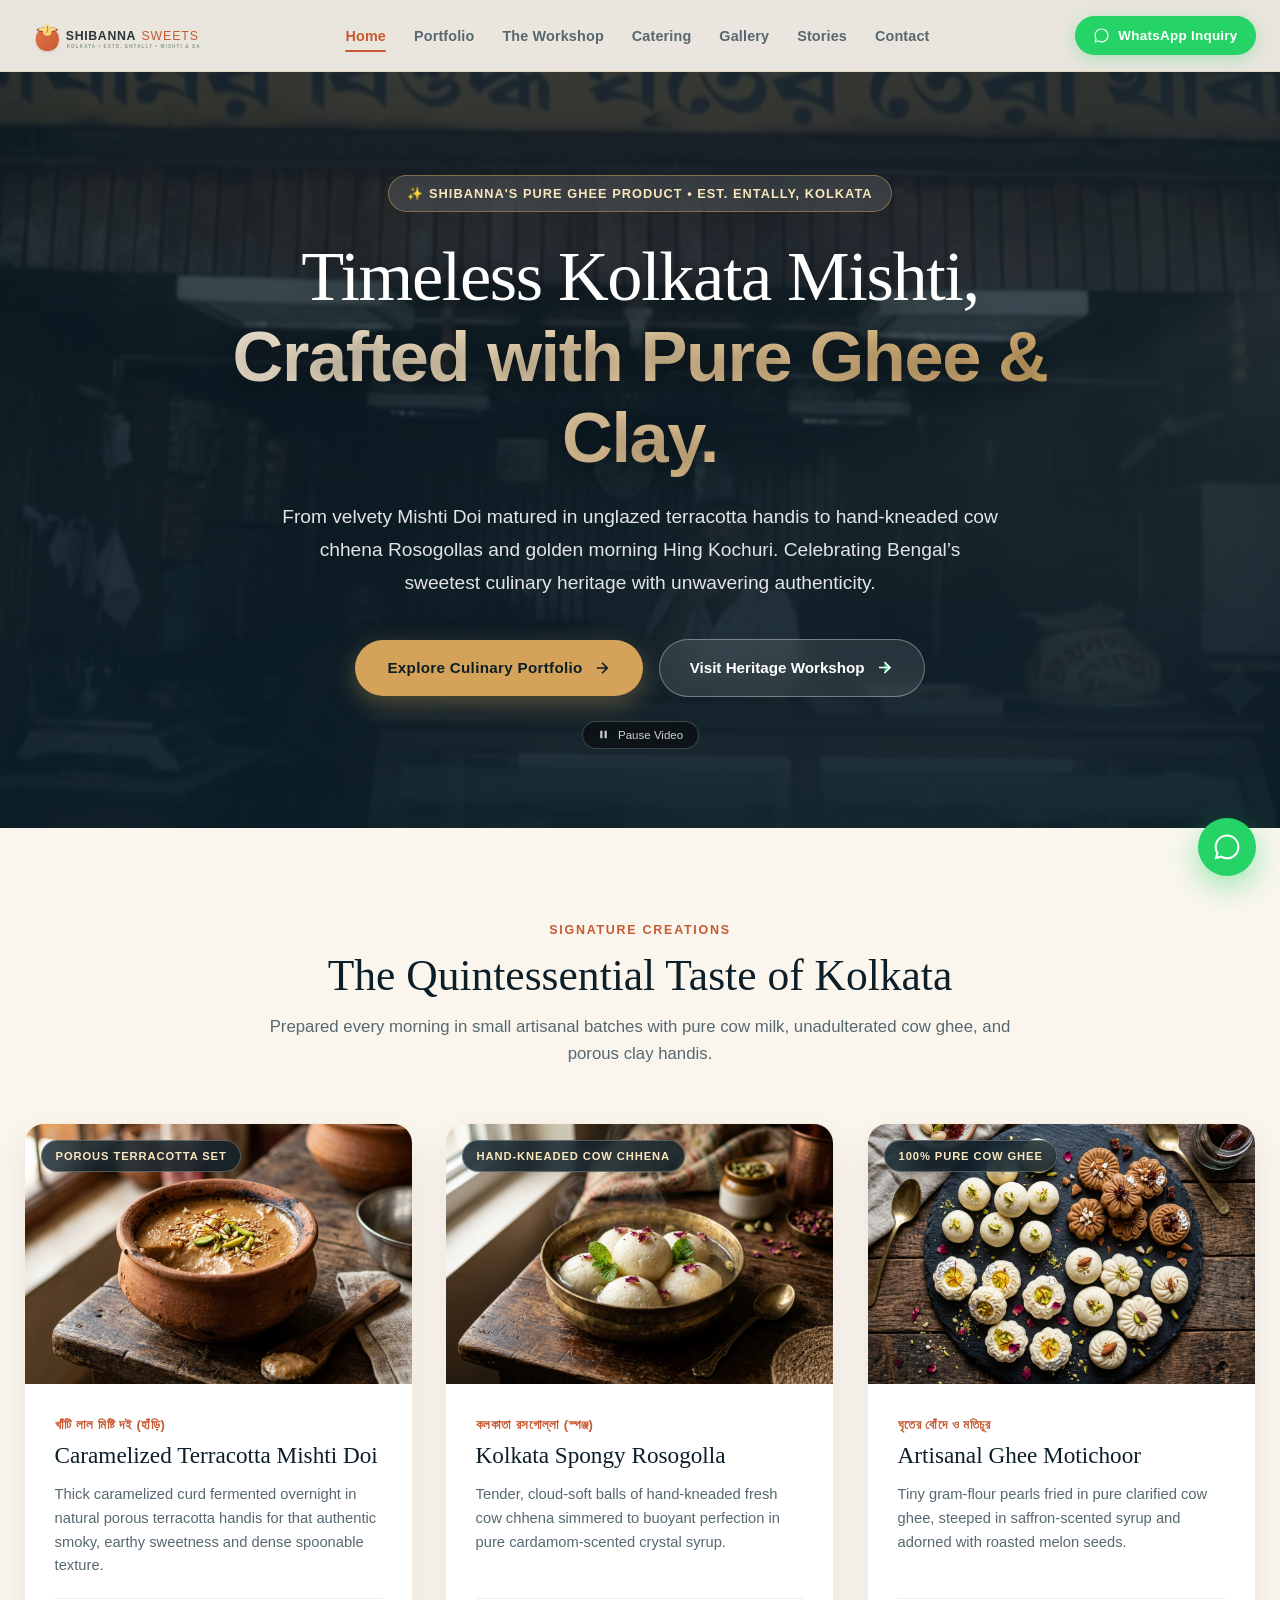
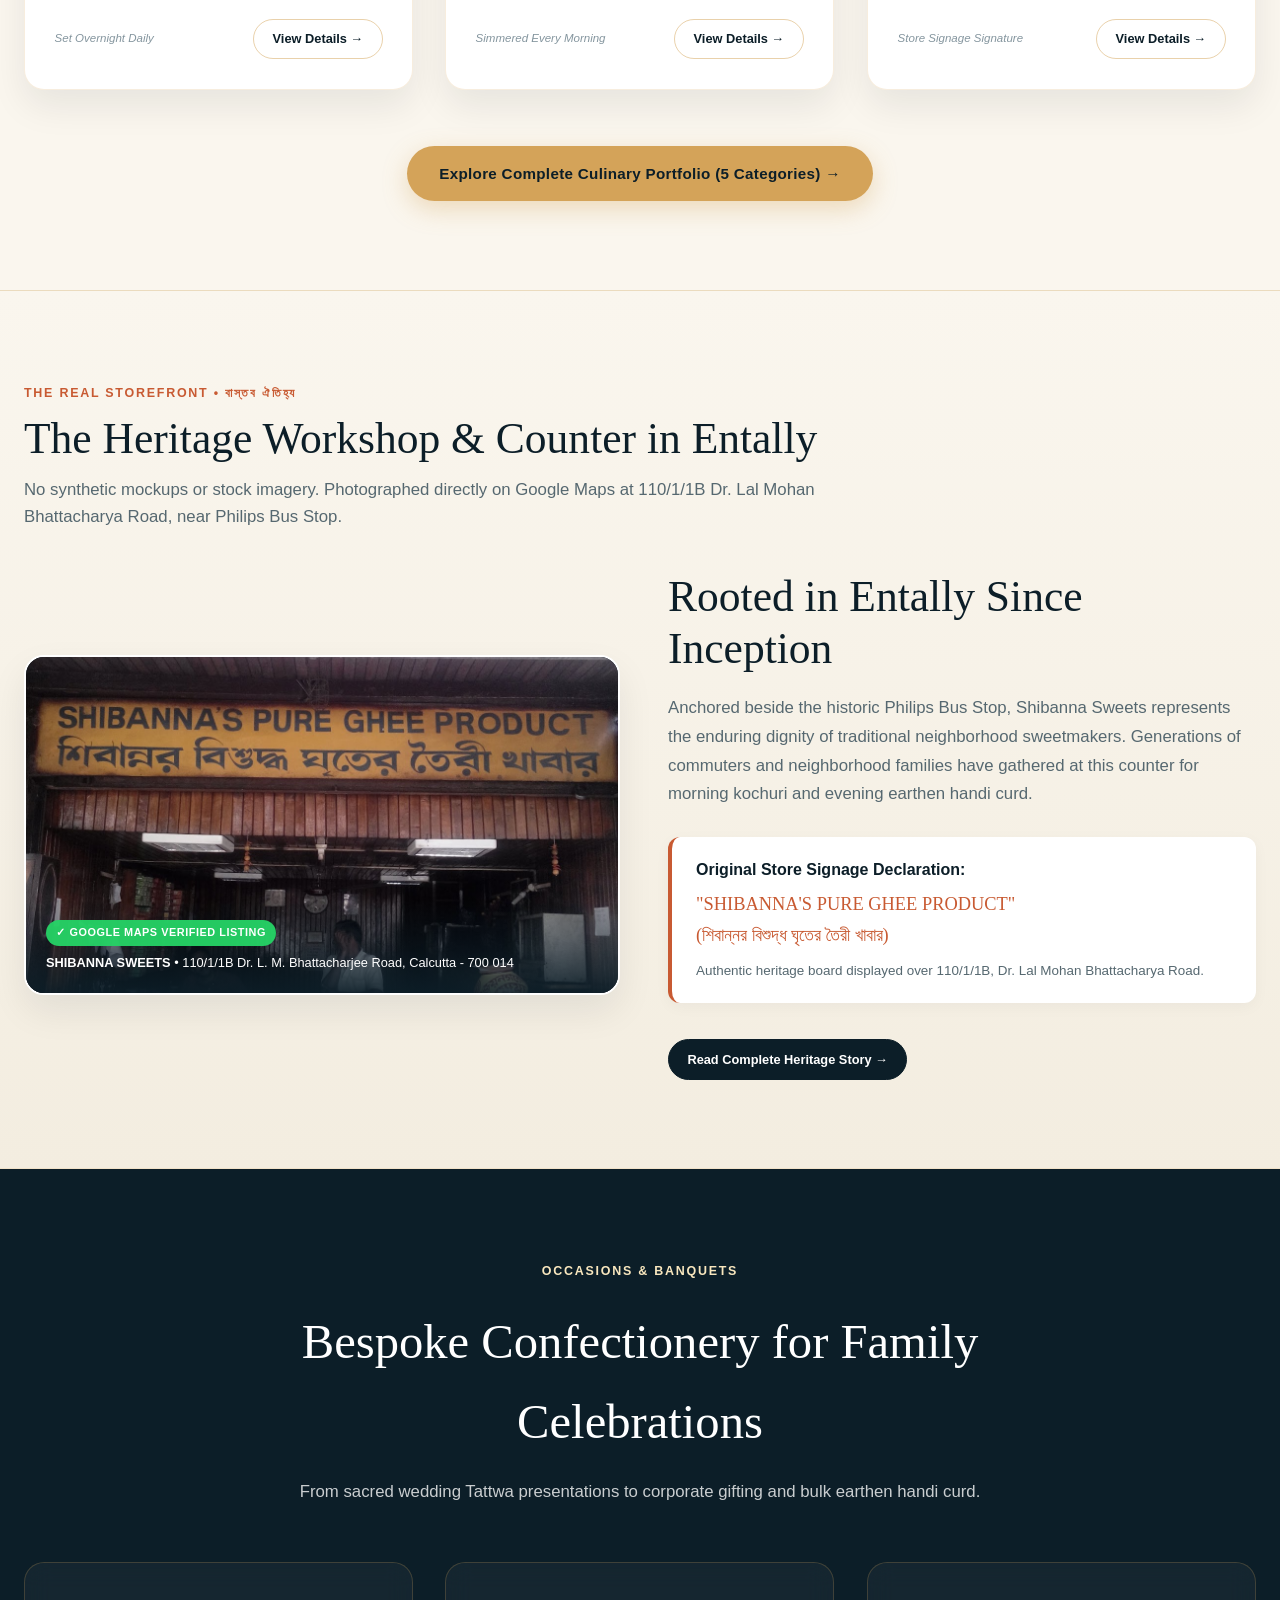
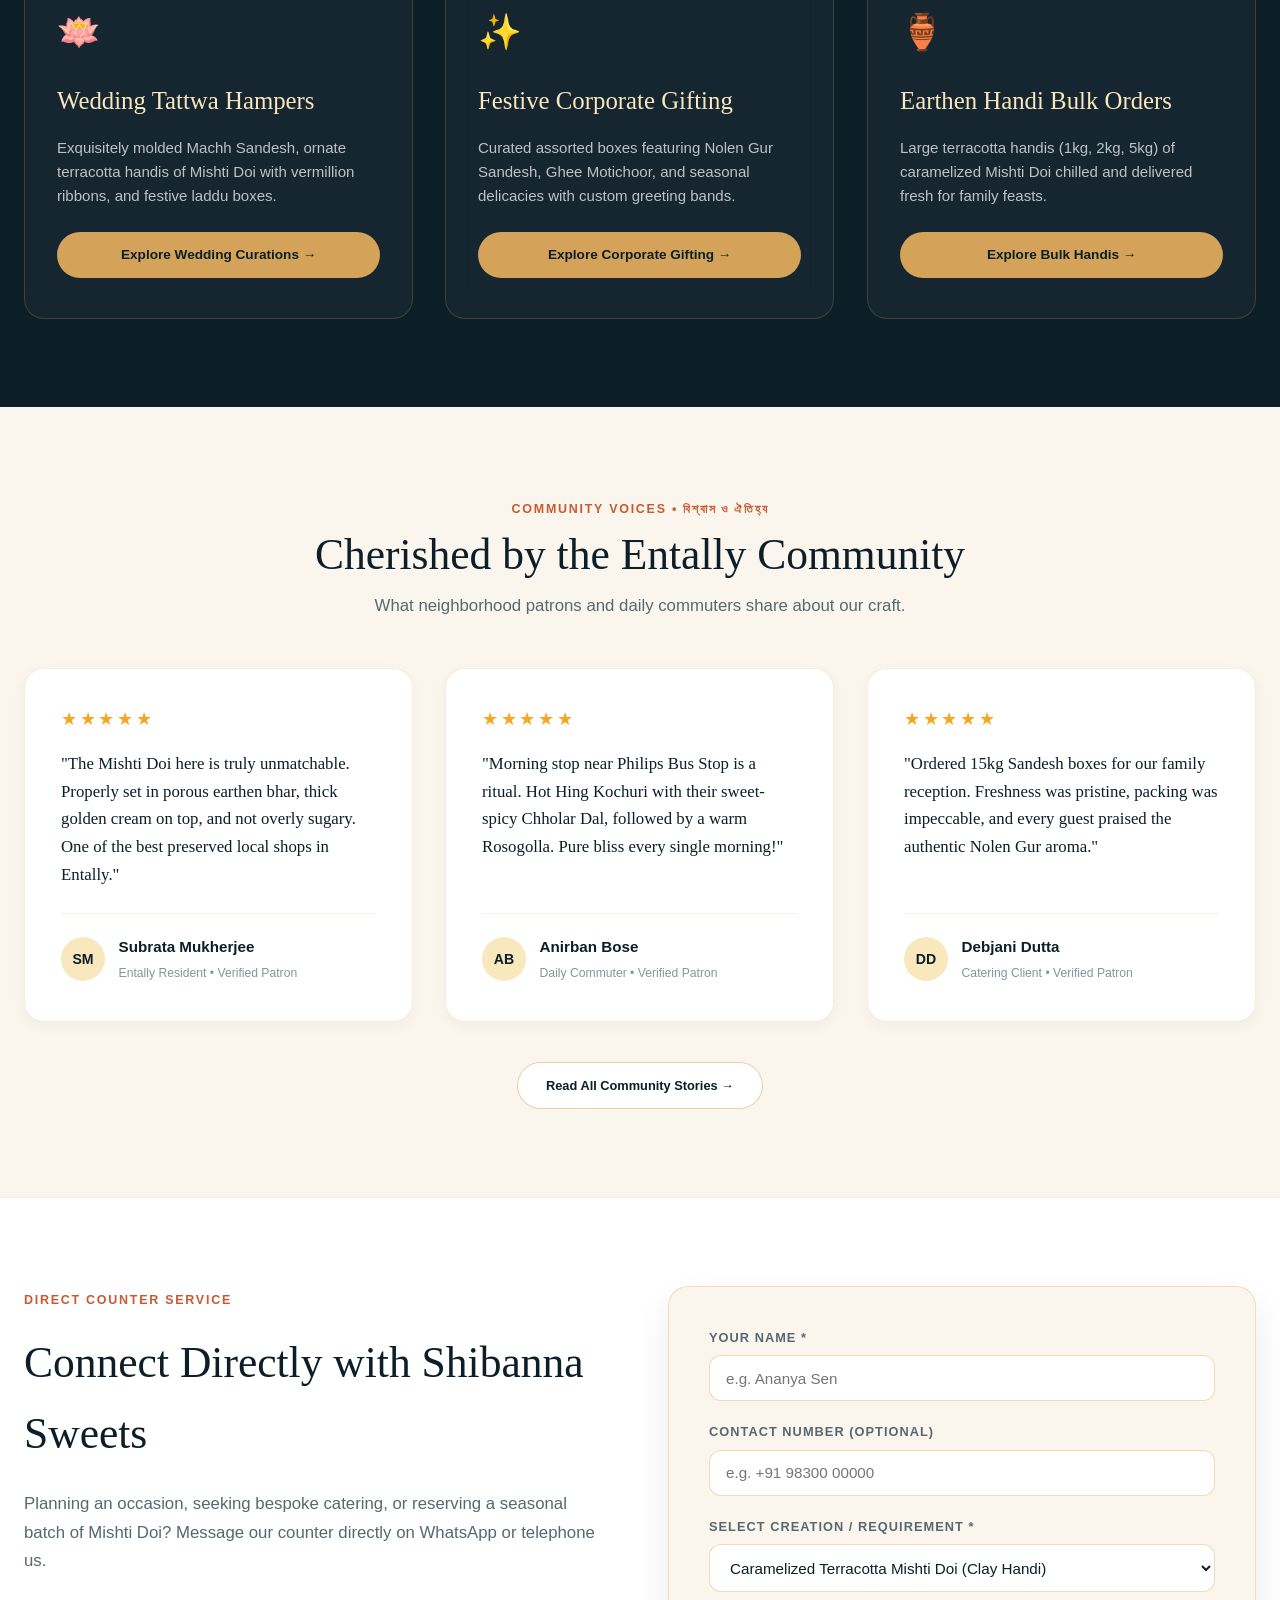
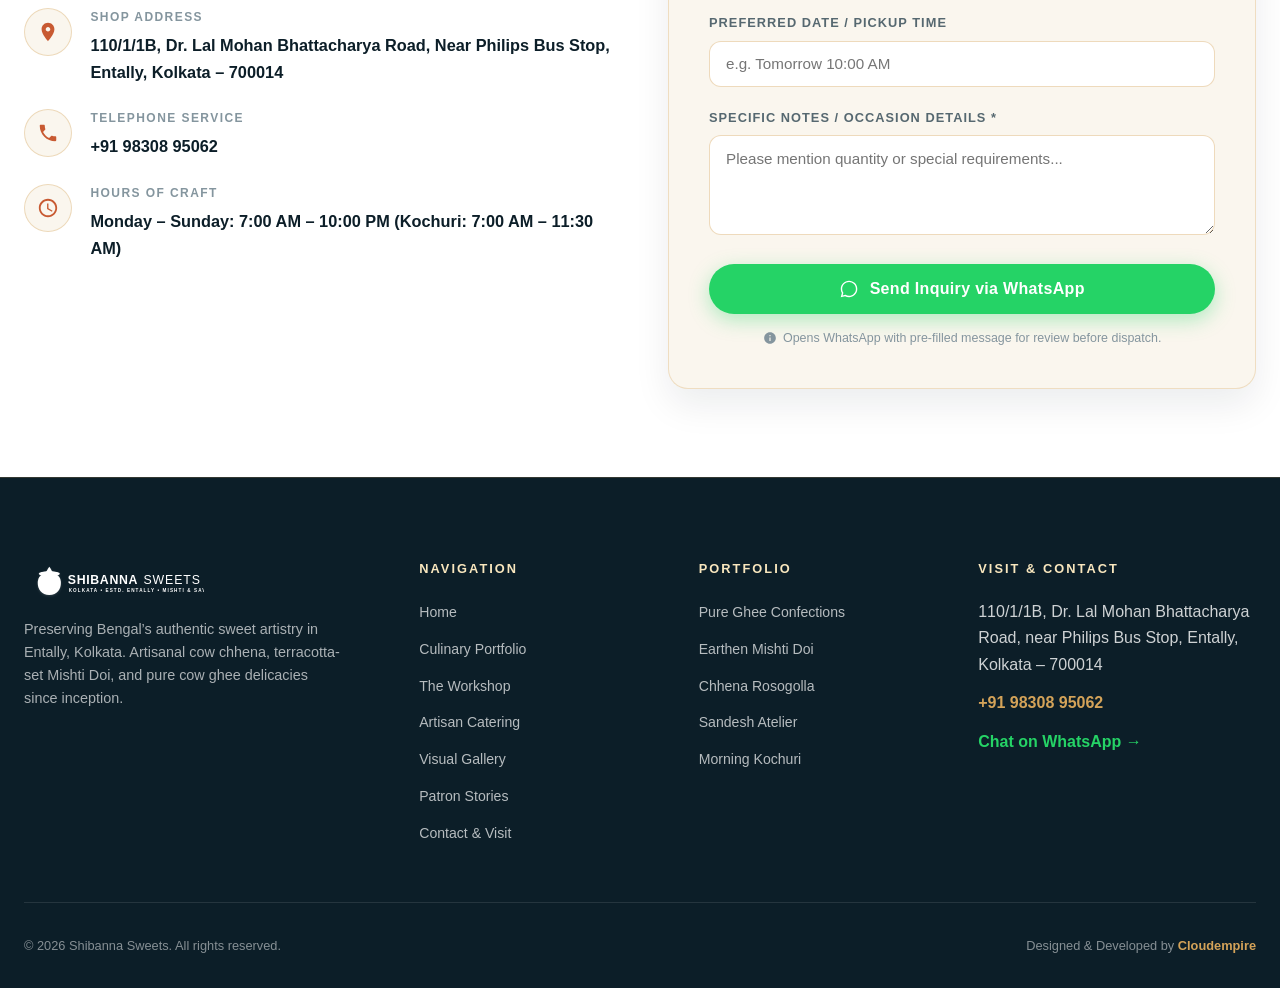
==== commit 626f664f: "Implement multi-page website architecture, mobile responsive horizontal scroll filter rail, and inte" ====
--- a/index.html
+++ b/index.html
@@ -4,12 +4,12 @@
   <meta charset="UTF-8">
   <meta name="viewport" content="width=device-width, initial-scale=1.0">
   <title>Shibanna Sweets (শিবান্ন সুইটস) | Kolkata Artisanal Culinary Portfolio</title>
-  <meta name="description" content="Discover the artisanal culinary portfolio of Shibanna Sweets. Pure Ghee delicacies, earthen handi Mishti Doi, hand-kneaded cow chhena Rosogolla, and heritage breakfast Kochuri in Entally, Kolkata.">
+  <meta name="description" content="Authentic handcrafted Bengali confectionery at Entally, Kolkata. Pure Ghee confections, terracotta-matured Mishti Doi, hand-kneaded cow chhena Rosogolla, and fresh morning Hing Kochuri.">
   <link rel="canonical" href="https://cloudempiretech.github.io/shibanna-sweets-kolkata/">
 
   <!-- Open Graph / Meta -->
   <meta property="og:type" content="website">
-  <meta property="og:title" content="Shibanna Sweets (শিবান্ন সুইটস) — Artisanal Culinary Portfolio">
+  <meta property="og:title" content="Shibanna Sweets (শিবান্ন সুইটস) — Kolkata Artisanal Culinary Portfolio">
   <meta property="og:description" content="A celebration of Bengal’s authentic confectionery craft. Pure Ghee creations, earthen handi Mishti Doi, and fresh chhena artistry since inception.">
   <meta property="og:image" content="https://cloudempiretech.github.io/shibanna-sweets-kolkata/assets/images/hero-poster.jpg">
   <meta property="og:url" content="https://cloudempiretech.github.io/shibanna-sweets-kolkata/">
@@ -18,7 +18,7 @@
   <link rel="icon" type="image/svg+xml" href="assets/images/favicon.svg">
   <link rel="apple-touch-icon" href="apple-touch-icon.png">
 
-  <!-- Design System Stylesheet -->
+  <!-- Stylesheet -->
   <link rel="stylesheet" href="styles.css">
 
   <!-- Schema.org JSON-LD -->
@@ -50,33 +50,35 @@
   <header class="site-header" role="banner">
     <div class="nav-container">
       <a href="index.html" class="nav-brand" aria-label="Shibanna Sweets Home">
-        <img src="assets/images/logo.svg" alt="Shibanna Sweets Logo" class="nav-logo" width="190" height="46">
+        <img src="assets/images/logo.svg" alt="Shibanna Sweets Logo" class="nav-logo" width="190" height="44">
       </a>
       
       <nav aria-label="Main Navigation">
         <ul class="nav-links">
           <li><a href="index.html" class="active">Home</a></li>
-          <li><a href="#portfolio">Culinary Portfolio</a></li>
-          <li><a href="#workshop">The Workshop</a></li>
-          <li><a href="#catering">Artisan Catering</a></li>
-          <li><a href="#reviews">Patron Stories</a></li>
-          <li><a href="#enquiry">Contact &amp; Visit</a></li>
+          <li><a href="sweets.html">Portfolio</a></li>
+          <li><a href="about.html">The Workshop</a></li>
+          <li><a href="catering.html">Catering</a></li>
+          <li><a href="gallery.html">Gallery</a></li>
+          <li><a href="reviews.html">Stories</a></li>
+          <li><a href="contact.html">Contact</a></li>
         </ul>
       </nav>
 
       <div class="nav-actions">
-        <a href="https://wa.me/919830895062?text=Hi%20Shibanna%20Sweets%2C%20I%20am%20exploring%20your%20culinary%20portfolio%20and%20would%20like%20to%20enquire%20about%20your%20artisanal%20creations." target="_blank" rel="noopener noreferrer" class="btn-nav-wa" aria-label="WhatsApp Inquiry">
+        <a href="https://wa.me/919830895062?text=Hi%20Shibanna%20Sweets%2C%20I%20am%20visiting%20your%20website%20and%20would%20like%20to%20enquire%20about%20your%20sweets." target="_blank" rel="noopener noreferrer" class="btn-nav-wa" aria-label="WhatsApp Inquiry">
           <svg viewBox="0 0 24 24"><path d="M12.04 2C6.58 2 2.13 6.45 2.13 11.91C2.13 13.66 2.59 15.36 3.45 16.86L2.05 22L7.3 20.62C8.75 21.41 10.38 21.83 12.04 21.83C17.5 21.83 21.95 17.38 21.95 11.92C21.95 9.27 20.92 6.78 19.05 4.91C17.18 3.03 14.69 2 12.04 2M12.05 3.67C14.25 3.67 16.31 4.53 17.87 6.09C19.42 7.65 20.28 9.72 20.28 11.92C20.28 16.46 16.58 20.15 12.04 20.15C10.56 20.15 9.11 19.76 7.85 19.01L7.55 18.83L4.43 19.65L5.26 16.61L5.06 16.29C4.24 14.99 3.8 13.47 3.8 11.91C3.81 7.37 7.5 3.67 12.05 3.67Z"/></svg>
           <span>WhatsApp Inquiry</span>
         </a>
         <button class="mobile-toggle" aria-label="Toggle navigation menu" aria-expanded="false">
-          <svg width="24" height="24" viewBox="0 0 24 24" fill="none" stroke="currentColor" stroke-width="2"><path d="M4 6h16M4 12h16M4 18h16"/></svg>
+          <svg class="icon-hamburger" width="24" height="24" viewBox="0 0 24 24" fill="none" stroke="currentColor" stroke-width="2.2"><path d="M4 6h16M4 12h16M4 18h16"/></svg>
+          <svg class="icon-close" style="display:none;" width="24" height="24" viewBox="0 0 24 24" fill="none" stroke="currentColor" stroke-width="2.2"><path d="M18 6L6 18M6 6l12 12"/></svg>
         </button>
       </div>
     </div>
   </header>
 
-  <!-- Hero Section with Gemini-Generated 16:9 Cinematic Video -->
+  <!-- Hero Section with Gemini 16:9 Video -->
   <section class="hero-section" aria-label="Hero Showcase">
     <div class="hero-video-wrapper">
       <video id="heroVideo" autoplay muted loop playsinline poster="assets/images/hero-poster.jpg">
@@ -97,11 +99,11 @@
       </p>
 
       <div class="hero-cta-group">
-        <a href="#portfolio" class="btn-primary-portfolio">
+        <a href="sweets.html" class="btn-primary-portfolio">
           <span>Explore Culinary Portfolio</span>
-          <svg width="18" height="18" viewBox="0 0 24 24" fill="none" stroke="currentColor" stroke-width="2.5"><path d="M7 13l5 5 5-5M7 6l5 5 5-5"/></svg>
+          <svg width="18" height="18" viewBox="0 0 24 24" fill="none" stroke="currentColor" stroke-width="2.2"><path d="M5 12h14M12 5l7 7-7 7"/></svg>
         </a>
-        <a href="#workshop" class="btn-secondary-wa">
+        <a href="about.html" class="btn-secondary-wa">
           <span>Visit Heritage Workshop</span>
           <svg width="18" height="18" viewBox="0 0 24 24" fill="none" stroke="currentColor" stroke-width="2"><path d="M5 12h14M12 5l7 7-7 7"/></svg>
         </a>
@@ -116,439 +118,112 @@
     </div>
   </section>
 
-  <!-- THE DIVINE FLOATING TAB FILTER & PORTFOLIO DIRECTORY -->
-  <section class="portfolio-directory-wrap" id="portfolio" aria-label="Culinary Portfolio Directory">
-    <div class="shell" style="max-width:1320px; margin:0 auto;">
-      
-      <!-- Section Intro -->
-      <div class="portfolio-group-header reveal" style="text-align:center; max-width:760px; margin:0 auto 3rem;">
-        <span class="portfolio-eyebrow">The Culinary Portfolio</span>
-        <h2 class="portfolio-group-title">An Atelier of Bengali Confectionery</h2>
+  <!-- FEATURED CREATIONS TEASER -->
+  <section style="padding: 5.5rem 1.5rem; background: var(--cream);" aria-label="Featured Creations">
+    <div style="max-width: 1320px; margin: 0 auto;">
+      <div class="portfolio-group-header reveal" style="text-align:center; max-width:760px; margin:0 auto 3.5rem;">
+        <span class="portfolio-eyebrow">Signature Creations</span>
+        <h2 class="portfolio-group-title">The Quintessential Taste of Kolkata</h2>
         <p class="portfolio-group-desc">
-          Every piece is handcrafted daily in small, unhurried batches using 100% pure ghee, fresh cow chhena, and traditional terracotta handis. No industrial shortcuts, zero artificial essences.
+          Prepared every morning in small artisanal batches with pure cow milk, unadulterated cow ghee, and porous clay handis.
         </p>
       </div>
 
-      <!-- TheDivine Sticky Floating Tab Filter Bar -->
-      <div class="directory-filter-container">
-        <nav class="portfolio-filter" aria-label="Portfolio Category Filter">
-          <button type="button" class="active" data-filter="all" aria-pressed="true">All Portfolio (সব)</button>
-          <button type="button" data-filter="ghee" aria-pressed="false">Pure Ghee Confections (ঘৃতের মিষ্টান্ন)</button>
-          <button type="button" data-filter="chhena" aria-pressed="false">Chhena Classics (ছানার মিষ্টি)</button>
-          <button type="button" data-filter="doi" aria-pressed="false">Earthen Mishti Doi (মাটির দই)</button>
-          <button type="button" data-filter="sandesh" aria-pressed="false">Sandesh Atelier (সন্দেশ)</button>
-          <button type="button" data-filter="savouries" aria-pressed="false">Morning Savouries (কচুরি)</button>
-        </nav>
-      </div>
-
-      <!-- GROUP 1: PURE GHEE CONFECTIONS (Prominently declared on shop signage) -->
-      <div class="portfolio-group reveal" data-portfolio-group="ghee">
-        <div class="portfolio-group-header">
-          <span class="portfolio-eyebrow">Heritage Signature • খাঁটি ঘিয়ে ভাজা</span>
-          <h3 class="portfolio-group-title">Pure Ghee Confections (শিবান্নর বিশুদ্ধ ঘৃতের খাবার)</h3>
-          <p class="portfolio-group-desc">
-            As proclaimed on our founding storefront signage, our rich confections are slow-simmered and gently fried exclusively in pure cow ghee for authentic aroma and melt-in-the-mouth richness.
-          </p>
-        </div>
-
-        <div class="portfolio-grid">
-          <!-- Card 1 -->
-          <article class="portfolio-card">
-            <div class="portfolio-card-media">
-              <img src="assets/images/sandesh-platter.jpg" alt="Pure Ghee Laddu and Kheer Mohan confectionery at Shibanna Sweets" loading="lazy">
-              <span class="portfolio-card-tag">100% Pure Cow Ghee</span>
-            </div>
-            <div class="portfolio-card-body">
-              <span class="portfolio-card-bengali">ঘৃতের বোঁদে ও মতিচূর</span>
-              <h4 class="portfolio-card-heading">Artisanal Ghee Motichoor &amp; Bonde</h4>
-              <p class="portfolio-card-text">
-                Tiny droplets of gram flour batter fried in fragrant cow ghee, steeped in light saffron-scented syrup and adorned with roasted melon seeds and green cardamom.
-              </p>
-              <div class="portfolio-attributes">
-                <span class="portfolio-attr-pill">Pure Desi Ghee</span>
-                <span class="portfolio-attr-pill">Kashmiri Saffron</span>
-                <span class="portfolio-attr-pill">Cardamom Pods</span>
-              </div>
-              <div class="portfolio-card-action">
-                <span class="card-artisan-note">Fresh Daily Batch</span>
-                <button class="btn-card-inquire" data-item="Ghee Motichoor & Bonde" data-bengali="ঘৃতের বোঁদে ও মতিচূর">
-                  <svg viewBox="0 0 24 24"><path d="M12.04 2C6.58 2 2.13 6.45 2.13 11.91C2.13 13.66 2.59 15.36 3.45 16.86L2.05 22L7.3 20.62C8.75 21.41 10.38 21.83 12.04 21.83C17.5 21.83 21.95 17.38 21.95 11.92C21.95 9.27 20.92 6.78 19.05 4.91C17.18 3.03 14.69 2 12.04 2M12.05 3.67C14.25 3.67 16.31 4.53 17.87 6.09C19.42 7.65 20.28 9.72 20.28 11.92C20.28 16.46 16.58 20.15 12.04 20.15C10.56 20.15 9.11 19.76 7.85 19.01L7.55 18.83L4.43 19.65L5.26 16.61L5.06 16.29C4.24 14.99 3.8 13.47 3.8 11.91C3.81 7.37 7.5 3.67 12.05 3.67Z"/></svg>
-                  <span>Inquire on WhatsApp</span>
-                </button>
-              </div>
-            </div>
-          </article>
-
-          <!-- Card 2 -->
-          <article class="portfolio-card">
-            <div class="portfolio-card-media">
-              <img src="assets/images/rosogolla.jpg" alt="Pure Ghee Pantua and Gulab Jamun at Shibanna Sweets Kolkata" loading="lazy">
-              <span class="portfolio-card-tag">Slow Clarified Simmer</span>
-            </div>
-            <div class="portfolio-card-body">
-              <span class="portfolio-card-bengali">ঘিয়ে ভাজা লেডি কেনি ও পান্তুয়া</span>
-              <h4 class="portfolio-card-heading">Ghee-Fried Pantua &amp; Ledikeni</h4>
-              <p class="portfolio-card-text">
-                Hand-rolled chhena and fresh mawa dumplings slow-roasted in shimmering pure ghee until deeply caramelized brown, then soaked in sweet rose-cardamom syrup.
-              </p>
-              <div class="portfolio-attributes">
-                <span class="portfolio-attr-pill">Mawa &amp; Chhena</span>
-                <span class="portfolio-attr-pill">Deep Ghee Roast</span>
-                <span class="portfolio-attr-pill">Rosewater Infusion</span>
-              </div>
-              <div class="portfolio-card-action">
-                <span class="card-artisan-note">Warm Morning Service</span>
-                <button class="btn-card-inquire" data-item="Ghee-Fried Pantua & Ledikeni" data-bengali="ঘিয়ে ভাজা পান্তুয়া">
-                  <svg viewBox="0 0 24 24"><path d="M12.04 2C6.58 2 2.13 6.45 2.13 11.91C2.13 13.66 2.59 15.36 3.45 16.86L2.05 22L7.3 20.62C8.75 21.41 10.38 21.83 12.04 21.83C17.5 21.83 21.95 17.38 21.95 11.92C21.95 9.27 20.92 6.78 19.05 4.91C17.18 3.03 14.69 2 12.04 2M12.05 3.67C14.25 3.67 16.31 4.53 17.87 6.09C19.42 7.65 20.28 9.72 20.28 11.92C20.28 16.46 16.58 20.15 12.04 20.15C10.56 20.15 9.11 19.76 7.85 19.01L7.55 18.83L4.43 19.65L5.26 16.61L5.06 16.29C4.24 14.99 3.8 13.47 3.8 11.91C3.81 7.37 7.5 3.67 12.05 3.67Z"/></svg>
-                  <span>Inquire on WhatsApp</span>
-                </button>
-              </div>
-            </div>
-          </article>
-
-          <!-- Card 3 -->
-          <article class="portfolio-card">
-            <div class="portfolio-card-media">
-              <img src="assets/images/sandesh-platter.jpg" alt="Rich Ghee Khaja and Mihidana at Shibanna Sweets Entally" loading="lazy">
-              <span class="portfolio-card-tag">Artisanal Crisp &amp; Melt</span>
-            </div>
-            <div class="portfolio-card-body">
-              <span class="portfolio-card-bengali">বিশুদ্ধ ঘৃতের মিহিদানার মেলবন্ধন</span>
-              <h4 class="portfolio-card-heading">Heritage Mihidana &amp; Ghee Khaja</h4>
-              <p class="portfolio-card-text">
-                Micro-pearl gram flour beads drenched in fragrant cow ghee syrup, served with crisp, multi-layered flaky khaja pastries honoring historical Bengal festive banquets.
-              </p>
-              <div class="portfolio-attributes">
-                <span class="portfolio-attr-pill">Fine Golden Pearls</span>
-                <span class="portfolio-attr-pill">Flaky Layering</span>
-                <span class="portfolio-attr-pill">Heritage Recipe</span>
-              </div>
-              <div class="portfolio-card-action">
-                <span class="card-artisan-note">Celebration Favorite</span>
-                <button class="btn-card-inquire" data-item="Heritage Mihidana & Ghee Khaja" data-bengali="বিশুদ্ধ ঘৃতের মিহিদানা">
-                  <svg viewBox="0 0 24 24"><path d="M12.04 2C6.58 2 2.13 6.45 2.13 11.91C2.13 13.66 2.59 15.36 3.45 16.86L2.05 22L7.3 20.62C8.75 21.41 10.38 21.83 12.04 21.83C17.5 21.83 21.95 17.38 21.95 11.92C21.95 9.27 20.92 6.78 19.05 4.91C17.18 3.03 14.69 2 12.04 2M12.05 3.67C14.25 3.67 16.31 4.53 17.87 6.09C19.42 7.65 20.28 9.72 20.28 11.92C20.28 16.46 16.58 20.15 12.04 20.15C10.56 20.15 9.11 19.76 7.85 19.01L7.55 18.83L4.43 19.65L5.26 16.61L5.06 16.29C4.24 14.99 3.8 13.47 3.8 11.91C3.81 7.37 7.5 3.67 12.05 3.67Z"/></svg>
-                  <span>Inquire on WhatsApp</span>
-                </button>
-              </div>
-            </div>
-          </article>
-        </div>
-      </div>
-
-      <!-- GROUP 2: EARTHEN MISHTI DOI -->
-      <div class="portfolio-group reveal" data-portfolio-group="doi">
-        <div class="portfolio-group-header">
-          <span class="portfolio-eyebrow">Terracotta Maturation • মাটির হাঁড়ির খাঁটি দই</span>
-          <h3 class="portfolio-group-title">Earthen Handi Mishti Doi (ঐতিহ্যবাহী মিষ্টি দই)</h3>
-          <p class="portfolio-group-desc">
-            Slow-caramelized full-cream cow milk fermented inside unglazed, porous earthenware. The clay gently wicks away excess moisture, leaving a dense, spoonable, velvety curd with subtle smoky undertones.
-          </p>
-        </div>
-
-        <div class="portfolio-grid">
-          <!-- Card 1 -->
-          <article class="portfolio-card">
-            <div class="portfolio-card-media">
-              <img src="assets/images/mishti-doi.jpg" alt="Rich Mishti Doi in unglazed earthen clay pot at Shibanna Sweets" loading="lazy">
-              <span class="portfolio-card-tag">Porous Terracotta Set</span>
-            </div>
-            <div class="portfolio-card-body">
-              <span class="portfolio-card-bengali">খাঁটি লাল মিষ্টি দই (হাঁড়ি)</span>
-              <h4 class="portfolio-card-heading">Caramelized Terracotta Mishti Doi</h4>
-              <p class="portfolio-card-text">
-                Our signature clay pot curd. Deeply reduced milk layered with golden caramelized cream, setting overnight in natural unglazed handis for dense, spoon-holding texture.
-              </p>
-              <div class="portfolio-attributes">
-                <span class="portfolio-attr-pill">Full Cream Cow Milk</span>
-                <span class="portfolio-attr-pill">Clay Maturation</span>
-                <span class="portfolio-attr-pill">Zero Preservatives</span>
-              </div>
-              <div class="portfolio-card-action">
-                <span class="card-artisan-note">Set Overnight Daily</span>
-                <button class="btn-card-inquire" data-item="Caramelized Terracotta Mishti Doi" data-bengali="খাঁটি লাল মিষ্টি দই">
-                  <svg viewBox="0 0 24 24"><path d="M12.04 2C6.58 2 2.13 6.45 2.13 11.91C2.13 13.66 2.59 15.36 3.45 16.86L2.05 22L7.3 20.62C8.75 21.41 10.38 21.83 12.04 21.83C17.5 21.83 21.95 17.38 21.95 11.92C21.95 9.27 20.92 6.78 19.05 4.91C17.18 3.03 14.69 2 12.04 2M12.05 3.67C14.25 3.67 16.31 4.53 17.87 6.09C19.42 7.65 20.28 9.72 20.28 11.92C20.28 16.46 16.58 20.15 12.04 20.15C10.56 20.15 9.11 19.76 7.85 19.01L7.55 18.83L4.43 19.65L5.26 16.61L5.06 16.29C4.24 14.99 3.8 13.47 3.8 11.91C3.81 7.37 7.5 3.67 12.05 3.67Z"/></svg>
-                  <span>Inquire on WhatsApp</span>
-                </button>
-              </div>
-            </div>
-          </article>
-
-          <!-- Card 2 -->
-          <article class="portfolio-card">
-            <div class="portfolio-card-media">
-              <img src="assets/images/mishti-doi.jpg" alt="Sada Doi white mild sweet curd at Shibanna Sweets Kolkata" loading="lazy">
-              <span class="portfolio-card-tag">Gentle Ferment</span>
-            </div>
-            <div class="portfolio-card-body">
-              <span class="portfolio-card-bengali">সাদা মিষ্টি দই (হালকা মিষ্টি)</span>
-              <h4 class="portfolio-card-heading">Sada Doi (Mild White Sweet Curd)</h4>
-              <p class="portfolio-card-text">
-                Pristine white, gently sweetened curd made with minimal sugar and a hint of crushed cardamom seeds. Refreshing, digestive, and revered for celebratory banquets.
-              </p>
-              <div class="portfolio-attributes">
-                <span class="portfolio-attr-pill">Delicate Sweetness</span>
-                <span class="portfolio-attr-pill">Natural Live Cultures</span>
-                <span class="portfolio-attr-pill">Cardamom Essence</span>
-              </div>
-              <div class="portfolio-card-action">
-                <span class="card-artisan-note">Traditional Banquets</span>
-                <button class="btn-card-inquire" data-item="Sada Doi (Mild Sweet Curd)" data-bengali="সাদা মিষ্টি দই">
-                  <svg viewBox="0 0 24 24"><path d="M12.04 2C6.58 2 2.13 6.45 2.13 11.91C2.13 13.66 2.59 15.36 3.45 16.86L2.05 22L7.3 20.62C8.75 21.41 10.38 21.83 12.04 21.83C17.5 21.83 21.95 17.38 21.95 11.92C21.95 9.27 20.92 6.78 19.05 4.91C17.18 3.03 14.69 2 12.04 2M12.05 3.67C14.25 3.67 16.31 4.53 17.87 6.09C19.42 7.65 20.28 9.72 20.28 11.92C20.28 16.46 16.58 20.15 12.04 20.15C10.56 20.15 9.11 19.76 7.85 19.01L7.55 18.83L4.43 19.65L5.26 16.61L5.06 16.29C4.24 14.99 3.8 13.47 3.8 11.91C3.81 7.37 7.5 3.67 12.05 3.67Z"/></svg>
-                  <span>Inquire on WhatsApp</span>
-                </button>
-              </div>
-            </div>
-          </article>
-
-          <!-- Card 3 -->
-          <article class="portfolio-card">
-            <div class="portfolio-card-media">
-              <img src="assets/images/mishti-doi.jpg" alt="Seasonal Date Palm Jaggery Nolen Gur Doi" loading="lazy">
-              <span class="portfolio-card-tag">Seasonal Special</span>
-            </div>
-            <div class="portfolio-card-body">
-              <span class="portfolio-card-bengali">নলেন গুড়ের স্পেশাল দই</span>
-              <h4 class="portfolio-card-heading">Artisanal Nolen Gur Handi Doi</h4>
-              <p class="portfolio-card-text">
-                Sweetened exclusively with unrefined seasonal date palm jaggery (নলেন গুড়) harvested from Bengal palm groves. Smokier, darker caramel notes with an exquisite aroma.
-              </p>
-              <div class="portfolio-attributes">
-                <span class="portfolio-attr-pill">Pure Date Palm Jaggery</span>
-                <span class="portfolio-attr-pill">Earthen Handi</span>
-                <span class="portfolio-attr-pill">Winter Heritage</span>
-              </div>
-              <div class="portfolio-card-action">
-                <span class="card-artisan-note">Artisan Reserve</span>
-                <button class="btn-card-inquire" data-item="Artisanal Nolen Gur Handi Doi" data-bengali="নলেন গুড়ের দই">
-                  <svg viewBox="0 0 24 24"><path d="M12.04 2C6.58 2 2.13 6.45 2.13 11.91C2.13 13.66 2.59 15.36 3.45 16.86L2.05 22L7.3 20.62C8.75 21.41 10.38 21.83 12.04 21.83C17.5 21.83 21.95 17.38 21.95 11.92C21.95 9.27 20.92 6.78 19.05 4.91C17.18 3.03 14.69 2 12.04 2M12.05 3.67C14.25 3.67 16.31 4.53 17.87 6.09C19.42 7.65 20.28 9.72 20.28 11.92C20.28 16.46 16.58 20.15 12.04 20.15C10.56 20.15 9.11 19.76 7.85 19.01L7.55 18.83L4.43 19.65L5.26 16.61L5.06 16.29C4.24 14.99 3.8 13.47 3.8 11.91C3.81 7.37 7.5 3.67 12.05 3.67Z"/></svg>
-                  <span>Inquire on WhatsApp</span>
-                </button>
-              </div>
-            </div>
-          </article>
-        </div>
-      </div>
-
-      <!-- GROUP 3: CHHENA CLASSICS -->
-      <div class="portfolio-group reveal" data-portfolio-group="chhena">
-        <div class="portfolio-group-header">
-          <span class="portfolio-eyebrow">Cow Chhena Artistry • খাঁটি ছানার মিষ্টি</span>
-          <h3 class="portfolio-group-title">Chhena &amp; Syrupy Classics (ছানার ঐতিহ্যবাহী মিষ্টি)</h3>
-          <p class="portfolio-group-desc">
-            Created only from pure cow milk chhena curdled fresh every morning. Hand-kneaded to a silken dough without excess flour or starches, simmered gently in clear cardamom-scented syrup.
-          </p>
-        </div>
-
-        <div class="portfolio-grid">
-          <!-- Card 1 -->
-          <article class="portfolio-card">
-            <div class="portfolio-card-media">
-              <img src="assets/images/rosogolla.jpg" alt="Spongy Kolkata Rosogollas in fragrant sugar syrup" loading="lazy">
-              <span class="portfolio-card-tag">Hand-Kneaded Cow Chhena</span>
-            </div>
-            <div class="portfolio-card-body">
-              <span class="portfolio-card-bengali">কলকাতা রসগোল্লা (স্পঞ্জ)</span>
-              <h4 class="portfolio-card-heading">Kolkata Spongy Rosogolla</h4>
-              <p class="portfolio-card-text">
-                The benchmark of Kolkata craftsmanship. Cloud-soft, buoyant spheres of tender chhena that absorb syrup like a sponge and release delicate sweetness on the palate.
-              </p>
-              <div class="portfolio-attributes">
-                <span class="portfolio-attr-pill">100% Cow Milk Chhena</span>
-                <span class="portfolio-attr-pill">Light Cardamom Syrup</span>
-                <span class="portfolio-attr-pill">Spongy Resilience</span>
-              </div>
-              <div class="portfolio-card-action">
-                <span class="card-artisan-note">Simmered Every Morning</span>
-                <button class="btn-card-inquire" data-item="Kolkata Spongy Rosogolla" data-bengali="কলকাতা রসগোল্লা">
-                  <svg viewBox="0 0 24 24"><path d="M12.04 2C6.58 2 2.13 6.45 2.13 11.91C2.13 13.66 2.59 15.36 3.45 16.86L2.05 22L7.3 20.62C8.75 21.41 10.38 21.83 12.04 21.83C17.5 21.83 21.95 17.38 21.95 11.92C21.95 9.27 20.92 6.78 19.05 4.91C17.18 3.03 14.69 2 12.04 2M12.05 3.67C14.25 3.67 16.31 4.53 17.87 6.09C19.42 7.65 20.28 9.72 20.28 11.92C20.28 16.46 16.58 20.15 12.04 20.15C10.56 20.15 9.11 19.76 7.85 19.01L7.55 18.83L4.43 19.65L5.26 16.61L5.06 16.29C4.24 14.99 3.8 13.47 3.8 11.91C3.81 7.37 7.5 3.67 12.05 3.67Z"/></svg>
-                  <span>Inquire on WhatsApp</span>
-                </button>
-              </div>
-            </div>
-          </article>
-
-          <!-- Card 2 -->
-          <article class="portfolio-card">
-            <div class="portfolio-card-media">
-              <img src="assets/images/rosogolla.jpg" alt="Rich Chamcham and Malai Chomchom at Shibanna Sweets" loading="lazy">
-              <span class="portfolio-card-tag">Slow Reduced Malai</span>
-            </div>
-            <div class="portfolio-card-body">
-              <span class="portfolio-card-bengali">মলাই চমচম ও ক্ষীরকদম</span>
-              <h4 class="portfolio-card-heading">Artisan Malai Chamcham</h4>
-              <p class="portfolio-card-text">
-                Elongated golden chhena dumplings simmered to amber hue, slit open and layered with thick clotted cream malai, slivered pistachio, and saffron threads.
-              </p>
-              <div class="portfolio-attributes">
-                <span class="portfolio-attr-pill">Clotted Cream Malai</span>
-                <span class="portfolio-attr-pill">Saffron Essence</span>
-                <span class="portfolio-attr-pill">Iranian Pistachios</span>
-              </div>
-              <div class="portfolio-card-action">
-                <span class="card-artisan-note">Festive Presentation</span>
-                <button class="btn-card-inquire" data-item="Artisan Malai Chamcham" data-bengali="মলাই চমচম">
-                  <svg viewBox="0 0 24 24"><path d="M12.04 2C6.58 2 2.13 6.45 2.13 11.91C2.13 13.66 2.59 15.36 3.45 16.86L2.05 22L7.3 20.62C8.75 21.41 10.38 21.83 12.04 21.83C17.5 21.83 21.95 17.38 21.95 11.92C21.95 9.27 20.92 6.78 19.05 4.91C17.18 3.03 14.69 2 12.04 2M12.05 3.67C14.25 3.67 16.31 4.53 17.87 6.09C19.42 7.65 20.28 9.72 20.28 11.92C20.28 16.46 16.58 20.15 12.04 20.15C10.56 20.15 9.11 19.76 7.85 19.01L7.55 18.83L4.43 19.65L5.26 16.61L5.06 16.29C4.24 14.99 3.8 13.47 3.8 11.91C3.81 7.37 7.5 3.67 12.05 3.67Z"/></svg>
-                  <span>Inquire on WhatsApp</span>
-                </button>
-              </div>
-            </div>
-          </article>
-        </div>
-      </div>
-
-      <!-- GROUP 4: SANDESH ATELIER -->
-      <div class="portfolio-group reveal" data-portfolio-group="sandesh">
-        <div class="portfolio-group-header">
-          <span class="portfolio-eyebrow">Carved Confections • সন্দেশ সংগ্রহ</span>
-          <h3 class="portfolio-group-title">Artisanal Sandesh Atelier (সন্দেশ সংকলন)</h3>
-          <p class="portfolio-group-desc">
-            Molded using antique wooden and terracotta dice. Lightly tossed on gentle iron skillets (পাক দেওয়া) to preserve the pure dairy freshness of cow chhena and subtle date palm jaggery sweetness.
-          </p>
-        </div>
-
-        <div class="portfolio-grid">
-          <!-- Card 1 -->
-          <article class="portfolio-card">
-            <div class="portfolio-card-media">
-              <img src="assets/images/sandesh-platter.jpg" alt="Artisanal Bengali Sandesh platter at Shibanna Sweets" loading="lazy">
-              <span class="portfolio-card-tag">Liquid Jaggery Core</span>
-            </div>
-            <div class="portfolio-card-body">
-              <span class="portfolio-card-bengali">জলভরা তালশাঁস ও নলেন গুড় সন্দেশ</span>
-              <h4 class="portfolio-card-heading">Jolbhora &amp; Nolen Gur Sandesh</h4>
-              <p class="portfolio-card-text">
-                Carved in the classic palmyra seed motif. Bite into the tender chhena shell to experience a burst of liquid date palm jaggery (ঝলা গুড়) pooling in the center.
-              </p>
-              <div class="portfolio-attributes">
-                <span class="portfolio-attr-pill">Molten Jaggery Center</span>
-                <span class="portfolio-attr-pill">Antique Wood Mold</span>
-                <span class="portfolio-attr-pill">Norom Pak Chhena</span>
-              </div>
-              <div class="portfolio-card-action">
-                <span class="card-artisan-note">Master Craftsmanship</span>
-                <button class="btn-card-inquire" data-item="Jolbhora & Nolen Gur Sandesh" data-bengali="জলভরা তালশাঁস">
-                  <svg viewBox="0 0 24 24"><path d="M12.04 2C6.58 2 2.13 6.45 2.13 11.91C2.13 13.66 2.59 15.36 3.45 16.86L2.05 22L7.3 20.62C8.75 21.41 10.38 21.83 12.04 21.83C17.5 21.83 21.95 17.38 21.95 11.92C21.95 9.27 20.92 6.78 19.05 4.91C17.18 3.03 14.69 2 12.04 2M12.05 3.67C14.25 3.67 16.31 4.53 17.87 6.09C19.42 7.65 20.28 9.72 20.28 11.92C20.28 16.46 16.58 20.15 12.04 20.15C10.56 20.15 9.11 19.76 7.85 19.01L7.55 18.83L4.43 19.65L5.26 16.61L5.06 16.29C4.24 14.99 3.8 13.47 3.8 11.91C3.81 7.37 7.5 3.67 12.05 3.67Z"/></svg>
-                  <span>Inquire on WhatsApp</span>
-                </button>
-              </div>
-            </div>
-          </article>
-
-          <!-- Card 2 -->
-          <article class="portfolio-card">
-            <div class="portfolio-card-media">
-              <img src="assets/images/sandesh-platter.jpg" alt="Soft melt-in-mouth Kacha Golla at Shibanna Sweets" loading="lazy">
-              <span class="portfolio-card-tag">Velvet Soft Texture</span>
-            </div>
-            <div class="portfolio-card-body">
-              <span class="portfolio-card-bengali">নরম পাকের কাঁচাগোল্লা</span>
-              <h4 class="portfolio-card-heading">Kacha Golla (Pure Raw Milk Sandesh)</h4>
-              <p class="portfolio-card-text">
-                Uncooked chhena tossed barely for minutes with pulverized sugar crystals and freshly grounded green cardamom. Pure dairy tenderness that dissolves on the tongue.
-              </p>
-              <div class="portfolio-attributes">
-                <span class="portfolio-attr-pill">Delicate Raw Chhena</span>
-                <span class="portfolio-attr-pill">Melt In The Mouth</span>
-                <span class="portfolio-attr-pill">Low Sugar Profile</span>
-              </div>
-              <div class="portfolio-card-action">
-                <span class="card-artisan-note">Daily Morning Creation</span>
-                <button class="btn-card-inquire" data-item="Kacha Golla Sandesh" data-bengali="কাঁচাগোল্লা">
-                  <svg viewBox="0 0 24 24"><path d="M12.04 2C6.58 2 2.13 6.45 2.13 11.91C2.13 13.66 2.59 15.36 3.45 16.86L2.05 22L7.3 20.62C8.75 21.41 10.38 21.83 12.04 21.83C17.5 21.83 21.95 17.38 21.95 11.92C21.95 9.27 20.92 6.78 19.05 4.91C17.18 3.03 14.69 2 12.04 2M12.05 3.67C14.25 3.67 16.31 4.53 17.87 6.09C19.42 7.65 20.28 9.72 20.28 11.92C20.28 16.46 16.58 20.15 12.04 20.15C10.56 20.15 9.11 19.76 7.85 19.01L7.55 18.83L4.43 19.65L5.26 16.61L5.06 16.29C4.24 14.99 3.8 13.47 3.8 11.91C3.81 7.37 7.5 3.67 12.05 3.67Z"/></svg>
-                  <span>Inquire on WhatsApp</span>
-                </button>
-              </div>
-            </div>
-          </article>
-        </div>
-      </div>
-
-      <!-- GROUP 5: MORNING SAVOURIES -->
-      <div class="portfolio-group reveal" data-portfolio-group="savouries">
-        <div class="portfolio-group-header">
-          <span class="portfolio-eyebrow">Entally Morning Ritual • প্রাতঃরাশ</span>
-          <h3 class="portfolio-group-title">Heritage Morning Savouries (হিঙের কচুরি ও ছোলার ডাল)</h3>
-          <p class="portfolio-group-desc">
-            Served piping hot between 7:00 AM and 11:30 AM right beside the Philips Bus Stop. Golden puffed kochuris paired with slow-simmered, sweet-and-spicy Bengali Chholar Dal.
-          </p>
-        </div>
-
-        <div class="portfolio-grid">
-          <!-- Card 1 -->
-          <article class="portfolio-card">
-            <div class="portfolio-card-media">
-              <img src="assets/images/hing-kochuri.jpg" alt="Golden crispy Hing Kochuri with Bengali Chholar Dal on a traditional plate" loading="lazy">
-              <span class="portfolio-card-tag">7:00 AM – 11:30 AM Morning Only</span>
-            </div>
-            <div class="portfolio-card-body">
-              <span class="portfolio-card-bengali">হিঙের কচুরি ও নারকেল দেওয়া ছোলার ডাল</span>
-              <h4 class="portfolio-card-heading">Hing Kochuri &amp; Narkel Chholar Dal</h4>
-              <p class="portfolio-card-text">
-                Crispy golden pastry stuffed with fragrant spiced asafoetida (hing) paste, served with slow-cooked Bengal gram dal enriched with browned coconut slivers and sweet tamarind-date chutney.
-              </p>
-              <div class="portfolio-attributes">
-                <span class="portfolio-attr-pill">Pure Asafoetida Filling</span>
-                <span class="portfolio-attr-pill">Browned Coconut Crunch</span>
-                <span class="portfolio-attr-pill">Hot From The Kadhai</span>
-              </div>
-              <div class="portfolio-card-action">
-                <span class="card-artisan-note">Beloved Community Ritual</span>
-                <button class="btn-card-inquire" data-item="Hing Kochuri & Chholar Dal Breakfast" data-bengali="হিঙের কচুরি">
-                  <svg viewBox="0 0 24 24"><path d="M12.04 2C6.58 2 2.13 6.45 2.13 11.91C2.13 13.66 2.59 15.36 3.45 16.86L2.05 22L7.3 20.62C8.75 21.41 10.38 21.83 12.04 21.83C17.5 21.83 21.95 17.38 21.95 11.92C21.95 9.27 20.92 6.78 19.05 4.91C17.18 3.03 14.69 2 12.04 2M12.05 3.67C14.25 3.67 16.31 4.53 17.87 6.09C19.42 7.65 20.28 9.72 20.28 11.92C20.28 16.46 16.58 20.15 12.04 20.15C10.56 20.15 9.11 19.76 7.85 19.01L7.55 18.83L4.43 19.65L5.26 16.61L5.06 16.29C4.24 14.99 3.8 13.47 3.8 11.91C3.81 7.37 7.5 3.67 12.05 3.67Z"/></svg>
-                  <span>Inquire on WhatsApp</span>
-                </button>
-              </div>
-            </div>
-          </article>
-        </div>
-      </div>
-
-    </div>
-  </section>
-
-  <!-- THE HERITAGE WORKSHOP CENTERPIECE (USING ALL GOOGLE MAPS PHOTOS) -->
-  <section class="workshop-centerpiece" id="workshop" aria-label="The Heritage Workshop">
+      <div class="portfolio-grid">
+        <!-- 1. Mishti Doi -->
+        <article class="portfolio-card reveal" data-delay="1">
+          <div class="portfolio-card-media">
+            <img src="assets/images/mishti-doi.jpg" alt="Rich Mishti Doi in unglazed earthen clay pot at Shibanna Sweets" loading="lazy">
+            <span class="portfolio-card-tag">Porous Terracotta Set</span>
+          </div>
+          <div class="portfolio-card-body">
+            <span class="portfolio-card-bengali">খাঁটি লাল মিষ্টি দই (হাঁড়ি)</span>
+            <h3 class="portfolio-card-heading">Caramelized Terracotta Mishti Doi</h3>
+            <p class="portfolio-card-text">
+              Thick caramelized curd fermented overnight in natural porous terracotta handis for that authentic smoky, earthy sweetness and dense spoonable texture.
+            </p>
+            <div class="portfolio-card-action">
+              <span class="card-artisan-note">Set Overnight Daily</span>
+              <a href="sweets.html#doi" class="btn-card-inquire">
+                <span>View Details &rarr;</span>
+              </a>
+            </div>
+          </div>
+        </article>
+
+        <!-- 2. Spongy Rosogolla -->
+        <article class="portfolio-card reveal" data-delay="2">
+          <div class="portfolio-card-media">
+            <img src="assets/images/rosogolla.jpg" alt="Spongy Kolkata Rosogollas in fragrant sugar syrup" loading="lazy">
+            <span class="portfolio-card-tag">Hand-Kneaded Cow Chhena</span>
+          </div>
+          <div class="portfolio-card-body">
+            <span class="portfolio-card-bengali">কলকাতা রসগোল্লা (স্পঞ্জ)</span>
+            <h3 class="portfolio-card-heading">Kolkata Spongy Rosogolla</h3>
+            <p class="portfolio-card-text">
+              Tender, cloud-soft balls of hand-kneaded fresh cow chhena simmered to buoyant perfection in pure cardamom-scented crystal syrup.
+            </p>
+            <div class="portfolio-card-action">
+              <span class="card-artisan-note">Simmered Every Morning</span>
+              <a href="sweets.html#chhena" class="btn-card-inquire">
+                <span>View Details &rarr;</span>
+              </a>
+            </div>
+          </div>
+        </article>
+
+        <!-- 3. Pure Ghee Motichoor -->
+        <article class="portfolio-card reveal" data-delay="3">
+          <div class="portfolio-card-media">
+            <img src="assets/images/sandesh-platter.jpg" alt="Pure Ghee Motichoor and Bonde at Shibanna Sweets" loading="lazy">
+            <span class="portfolio-card-tag">100% Pure Cow Ghee</span>
+          </div>
+          <div class="portfolio-card-body">
+            <span class="portfolio-card-bengali">ঘৃতের বোঁদে ও মতিচূর</span>
+            <h3 class="portfolio-card-heading">Artisanal Ghee Motichoor</h3>
+            <p class="portfolio-card-text">
+              Tiny gram-flour pearls fried in pure clarified cow ghee, steeped in saffron-scented syrup and adorned with roasted melon seeds.
+            </p>
+            <div class="portfolio-card-action">
+              <span class="card-artisan-note">Store Signage Signature</span>
+              <a href="sweets.html#ghee" class="btn-card-inquire">
+                <span>View Details &rarr;</span>
+              </a>
+            </div>
+          </div>
+        </article>
+      </div>
+
+      <div style="text-align: center; margin-top: 3.5rem;" class="reveal">
+        <a href="sweets.html" class="btn-primary-portfolio">
+          <span>Explore Complete Culinary Portfolio (5 Categories) &rarr;</span>
+        </a>
+      </div>
+    </div>
+  </section>
+
+  <!-- THE HERITAGE WORKSHOP PREVIEW (AUTHENTIC GOOGLE MAPS PHOTOS) -->
+  <section class="workshop-centerpiece" aria-label="The Heritage Workshop Preview">
     <div class="workshop-shell">
       <div class="portfolio-group-header reveal">
         <span class="portfolio-eyebrow">The Real Storefront • বাস্তব ঐতিহ্য</span>
         <h2 class="portfolio-group-title">The Heritage Workshop &amp; Counter in Entally</h2>
         <p class="portfolio-group-desc">
-          No imaginary storefronts, no stock replicas. This is our authentic address at 110/1/1B Dr. Lal Mohan Bhattacharya Road, Kolkata – 700014, photographed in daily life on Google Maps.
+          No synthetic mockups or stock imagery. Photographed directly on Google Maps at 110/1/1B Dr. Lal Mohan Bhattacharya Road, near Philips Bus Stop.
         </p>
       </div>
 
       <div class="workshop-banner-grid">
-        <!-- Authentic Google Maps Photos Showcase -->
         <div class="workshop-photo-showcase reveal" data-delay="1">
-          <!-- Photo 1: Authentic Storefront with Signage -->
           <div class="workshop-photo-frame featured">
-            <img src="assets/images/storefront-google-maps.jpg" alt="Official Google Maps storefront photo of Shibanna Sweets showing green and yellow sign: SHIBANNA SWEETS - SHIBANNA'S PURE GHEE PRODUCT" loading="lazy">
+            <img src="assets/images/storefront-google-maps.jpg" alt="Official Google Maps storefront photo of Shibanna Sweets with green and yellow sign: SHIBANNA SWEETS - SHIBANNA'S PURE GHEE PRODUCT" loading="lazy">
             <div class="workshop-photo-overlay">
-              <span class="workshop-verified-badge">✓ Authentic Google Maps Verification</span>
-              <p><strong>SHIBANNA SWEETS (শিবান্ন সুইটস)</strong> • 110/1/1B Dr. L. M. Bhattacharjee Road, Calcutta - 700 014</p>
-            </div>
-          </div>
-
-          <!-- Photo 2: Entrance & Counter Perspective -->
-          <div class="workshop-photo-frame secondary">
-            <img src="assets/images/storefront-google-maps-2.jpg" alt="Store entrance and counter view of Shibanna Sweets on Google Maps" loading="lazy">
-            <div class="workshop-photo-overlay">
-              <span class="workshop-verified-badge">✓ Google Maps View 2</span>
-              <p>Front Counter &amp; Workshop Entrance</p>
-            </div>
-          </div>
-
-          <!-- Photo 3: Workshop Detail -->
-          <div class="workshop-photo-frame secondary">
-            <img src="assets/images/hero-poster.jpg" alt="Artisan halwai workshop stirring simmering milk at Shibanna Sweets" loading="lazy">
-            <div class="workshop-photo-overlay">
-              <span class="workshop-verified-badge">✓ Daily Halwai Craft</span>
-              <p>Slow Simmering Cauldrons</p>
-            </div>
-          </div>
-        </div>
-
-        <!-- Workshop Narrative -->
+              <span class="workshop-verified-badge">✓ Google Maps Verified Listing</span>
+              <p><strong>SHIBANNA SWEETS</strong> • 110/1/1B Dr. L. M. Bhattacharjee Road, Calcutta - 700 014</p>
+            </div>
+          </div>
+        </div>
+
         <div class="workshop-story-content reveal" data-delay="2">
           <h3>Rooted in Entally Since Inception</h3>
           <p>
@@ -564,68 +239,56 @@
             <small>Authentic heritage board displayed over 110/1/1B, Dr. Lal Mohan Bhattacharya Road.</small>
           </div>
 
-          <div class="workshop-pillars">
-            <div class="workshop-pillar-box">
-              <h4>100%</h4>
-              <p>Pure Cow Chhena &amp; Desi Ghee used across all preparations.</p>
-            </div>
-            <div class="workshop-pillar-box">
-              <h4>Terracotta</h4>
-              <p>Natural porous earthen clay handis for authentic curd maturation.</p>
-            </div>
-          </div>
-        </div>
-      </div>
-    </div>
-  </section>
-
-  <!-- BESPOKE ARTISAN CATERING & FESTIVE CURATIONS -->
-  <section class="catering-section" id="catering" aria-label="Artisan Catering and Festive Curations">
+          <a href="about.html" class="btn-card-inquire" style="display:inline-flex; margin-top:0.5rem; background:var(--ink); color:#fff; border-color:var(--ink);">
+            <span>Read Complete Heritage Story &rarr;</span>
+          </a>
+        </div>
+      </div>
+    </div>
+  </section>
+
+  <!-- CATERING & FESTIVE PREVIEW -->
+  <section class="catering-section" aria-label="Catering Preview">
     <div class="catering-shell">
       <div class="catering-heading reveal">
         <span class="portfolio-eyebrow" style="color:var(--gold-light);">Occasions &amp; Banquets</span>
         <h2>Bespoke Confectionery for Family Celebrations</h2>
-        <p>
-          From sacred wedding Tattwa presentations to corporate celebrations, Annaprashan ceremonies, and Durga Puja feasts. Tailored mishti boxes prepared fresh for your guests.
-        </p>
+        <p>From sacred wedding Tattwa presentations to corporate gifting and bulk earthen handi curd.</p>
       </div>
 
       <div class="catering-grid">
         <div class="catering-card reveal" data-delay="1">
           <div class="catering-card-icon">🪷</div>
           <h3>Wedding Tattwa Hampers</h3>
-          <p>Exquisitely arranged fish-shaped Sandesh (মাছ সন্দেশ), earthen handis of Mishti Doi decorated with vermillion ribbons, and festive laddu towers.</p>
-          <button class="btn-catering-inquire open-enquiry-modal" data-item="Wedding Tattwa Hamper">
-            <span>Inquire for Wedding</span>
-            <svg width="15" height="15" viewBox="0 0 24 24" fill="none" stroke="currentColor" stroke-width="2.5"><path d="M5 12h14M12 5l7 7-7 7"/></svg>
-          </button>
+          <p>Exquisitely molded Machh Sandesh, ornate terracotta handis of Mishti Doi with vermillion ribbons, and festive laddu boxes.</p>
+          <a href="catering.html" class="btn-catering-inquire">
+            <span>Explore Wedding Curations &rarr;</span>
+          </a>
         </div>
 
         <div class="catering-card reveal" data-delay="2">
           <div class="catering-card-icon">✨</div>
           <h3>Festive Corporate Gifting</h3>
-          <p>Curated assorted boxes featuring Nolen Gur Sandesh, Ghee Motichoor, and seasonal delicacies with custom greeting bands for your valued partners.</p>
-          <button class="btn-catering-inquire open-enquiry-modal" data-item="Corporate Gifting Box">
-            <span>Inquire for Corporate</span>
-            <svg width="15" height="15" viewBox="0 0 24 24" fill="none" stroke="currentColor" stroke-width="2.5"><path d="M5 12h14M12 5l7 7-7 7"/></svg>
-          </button>
+          <p>Curated assorted boxes featuring Nolen Gur Sandesh, Ghee Motichoor, and seasonal delicacies with custom greeting bands.</p>
+          <a href="catering.html" class="btn-catering-inquire">
+            <span>Explore Corporate Gifting &rarr;</span>
+          </a>
         </div>
 
         <div class="catering-card reveal" data-delay="3">
           <div class="catering-card-icon">🏺</div>
           <h3>Earthen Handi Bulk Orders</h3>
-          <p>Large terracotta handis (1kg, 2kg, 5kg) of rich caramelized Mishti Doi chilled and delivered fresh for family feasts and community gatherings.</p>
-          <button class="btn-catering-inquire open-enquiry-modal" data-item="Bulk Mishti Doi Handi">
-            <span>Inquire for Bulk Order</span>
-            <svg width="15" height="15" viewBox="0 0 24 24" fill="none" stroke="currentColor" stroke-width="2.5"><path d="M5 12h14M12 5l7 7-7 7"/></svg>
-          </button>
-        </div>
-      </div>
-    </div>
-  </section>
-
-  <!-- PATRON TESTIMONIALS (VERIFIED REVIEWS) -->
-  <section class="reviews-section" id="reviews" aria-label="Patron Experiences">
+          <p>Large terracotta handis (1kg, 2kg, 5kg) of caramelized Mishti Doi chilled and delivered fresh for family feasts.</p>
+          <a href="catering.html" class="btn-catering-inquire">
+            <span>Explore Bulk Handis &rarr;</span>
+          </a>
+        </div>
+      </div>
+    </div>
+  </section>
+
+  <!-- PATRON TESTIMONIALS PREVIEW -->
+  <section class="reviews-section" aria-label="Patron Reviews Preview">
     <div class="reviews-shell">
       <div class="portfolio-group-header reveal" style="text-align:center; max-width:760px; margin:0 auto;">
         <span class="portfolio-eyebrow">Community Voices • বিশ্বাস ও ঐতিহ্য</span>
@@ -670,18 +333,22 @@
           </div>
         </div>
       </div>
-    </div>
-  </section>
-
-  <!-- DIRECT CONTACT & BESPOKE INQUIRY SECTION -->
-  <section class="contact-section" id="enquiry" aria-label="Contact and Inquiries">
+
+      <div style="text-align:center; margin-top:2.5rem;" class="reveal">
+        <a href="reviews.html" class="btn-card-inquire" style="background:var(--cream-card); padding:0.75rem 1.75rem;">
+          <span>Read All Community Stories &rarr;</span>
+        </a>
+      </div>
+    </div>
+  </section>
+
+  <!-- QUICK WHATSAPP INQUIRY -->
+  <section class="contact-section" id="enquiry" aria-label="Direct Counter Inquiries">
     <div class="contact-grid">
       <div class="contact-info reveal">
         <span class="portfolio-eyebrow">Direct Counter Service</span>
         <h3>Connect Directly with Shibanna Sweets</h3>
-        <p>
-          Planning an occasion, seeking bespoke catering, or reserving a seasonal batch of Mishti Doi? Message our counter directly on WhatsApp or telephone us.
-        </p>
+        <p>Planning an occasion, seeking bespoke catering, or reserving a seasonal batch of Mishti Doi? Message our counter directly on WhatsApp or telephone us.</p>
 
         <div class="contact-item">
           <div class="contact-icon" aria-hidden="true">
@@ -709,12 +376,11 @@
           </div>
           <div>
             <div class="contact-label">Hours of Craft</div>
-            <div class="contact-val">Monday – Sunday: 7:00 AM – 10:00 PM (Morning Kochuri 7:00 AM – 11:30 AM)</div>
-          </div>
-        </div>
-      </div>
-
-      <!-- Live WhatsApp Form -->
+            <div class="contact-val">Monday – Sunday: 7:00 AM – 10:00 PM (Kochuri: 7:00 AM – 11:30 AM)</div>
+          </div>
+        </div>
+      </div>
+
       <form id="whatsappEnquiryForm" class="enquiry-form reveal" data-delay="1">
         <div class="form-group">
           <label for="enquiryName">Your Name *</label>
@@ -727,11 +393,11 @@
         </div>
 
         <div class="form-group">
-          <label for="enquiryItem">Select Creation / Service *</label>
+          <label for="enquiryItem">Select Creation / Requirement *</label>
           <select id="enquiryItem" name="item" class="form-control" required>
             <option value="Caramelized Terracotta Mishti Doi">Caramelized Terracotta Mishti Doi (Clay Handi)</option>
             <option value="Kolkata Spongy Rosogolla">Kolkata Spongy Rosogolla</option>
-            <option value="Pure Ghee Confections (Bonde/Pantua)">Pure Ghee Confections (Bonde / Pantua)</option>
+            <option value="Pure Ghee Confections">Pure Ghee Confections (Bonde / Pantua)</option>
             <option value="Artisanal Sandesh Selection">Artisanal Sandesh Selection</option>
             <option value="Morning Hing Kochuri Breakfast">Morning Hing Kochuri Breakfast</option>
             <option value="Wedding Tattwa / Reception Catering">Wedding Tattwa / Reception Catering</option>
@@ -741,7 +407,7 @@
 
         <div class="form-group">
           <label for="enquiryDate">Preferred Date / Pickup Time</label>
-          <input type="text" id="enquiryDate" name="date" class="form-control" placeholder="e.g. Tomorrow 10:00 AM / Next Saturday">
+          <input type="text" id="enquiryDate" name="date" class="form-control" placeholder="e.g. Tomorrow 10:00 AM">
         </div>
 
         <div class="form-group">
@@ -756,62 +422,14 @@
 
         <p class="wa-notice">
           <svg width="14" height="14" viewBox="0 0 24 24" fill="currentColor"><path d="M12 2C6.48 2 2 6.48 2 12s4.48 10 10 10 10-4.48 10-10S17.52 2 12 2zm1 15h-2v-6h2v6zm0-8h-2V7h2v2z"/></svg>
-          Opens WhatsApp with pre-filled message for your review before dispatch.
+          Opens WhatsApp with pre-filled message for review before dispatch.
         </p>
       </form>
     </div>
   </section>
 
-  <!-- MODAL DIALOG FOR BESPOKE INQUIRIES (TheDivine Style) -->
-  <dialog id="enquiry-dialog" class="booking-dialog">
-    <div class="dialog-shell">
-      <button type="button" class="dialog-close" aria-label="Close dialog">&times;</button>
-      <span class="portfolio-eyebrow">Bespoke Inquiries</span>
-      <h3 style="font-family:Georgia, serif; font-size:2rem; margin:0.35rem 0 0.85rem;">Reserve or Inquire on WhatsApp</h3>
-      <p style="color:var(--text-secondary); margin-bottom:1.5rem; font-size:0.95rem;">
-        Speak directly with our confectionery masters at Entally for bulk orders, tattwa assortments, or fresh batches.
-      </p>
-
-      <form id="dialogEnquiryForm">
-        <div class="form-group">
-          <label>Your Name *</label>
-          <input type="text" name="name" class="form-control" placeholder="e.g. Joydeep Ghosh" required>
-        </div>
-        <div class="form-group">
-          <label>Phone Number (Optional)</label>
-          <input type="tel" name="phone" class="form-control" placeholder="e.g. +91 98300 00000">
-        </div>
-        <div class="form-group">
-          <label>Selected Creation *</label>
-          <select id="dialogEnquiryItem" name="item" class="form-control" required>
-            <option value="Caramelized Terracotta Mishti Doi">Caramelized Terracotta Mishti Doi (Clay Handi)</option>
-            <option value="Kolkata Spongy Rosogolla">Kolkata Spongy Rosogolla</option>
-            <option value="Pure Ghee Confections">Pure Ghee Confections (Bonde / Pantua)</option>
-            <option value="Artisanal Sandesh Selection">Artisanal Sandesh Selection</option>
-            <option value="Morning Hing Kochuri Breakfast">Morning Hing Kochuri Breakfast</option>
-            <option value="Wedding Tattwa Hamper">Wedding Tattwa Hamper</option>
-            <option value="Corporate Gifting Box">Corporate Gifting Box</option>
-            <option value="Bulk Mishti Doi Handi">Bulk Mishti Doi Handi</option>
-          </select>
-        </div>
-        <div class="form-group">
-          <label>Date or Preferred Timing</label>
-          <input type="text" name="date" class="form-control" placeholder="e.g. This Sunday Morning">
-        </div>
-        <div class="form-group">
-          <label>Quantity or Details *</label>
-          <textarea name="notes" class="form-control" placeholder="Provide guest count, quantity, or specific preferences..." required></textarea>
-        </div>
-        <button type="submit" class="btn-submit-wa">
-          <svg viewBox="0 0 24 24"><path d="M12.04 2C6.58 2 2.13 6.45 2.13 11.91C2.13 13.66 2.59 15.36 3.45 16.86L2.05 22L7.3 20.62C8.75 21.41 10.38 21.83 12.04 21.83C17.5 21.83 21.95 17.38 21.95 11.92C21.95 9.27 20.92 6.78 19.05 4.91C17.18 3.03 14.69 2 12.04 2M12.05 3.67C14.25 3.67 16.31 4.53 17.87 6.09C19.42 7.65 20.28 9.72 20.28 11.92C20.28 16.46 16.58 20.15 12.04 20.15C10.56 20.15 9.11 19.76 7.85 19.01L7.55 18.83L4.43 19.65L5.26 16.61L5.06 16.29C4.24 14.99 3.8 13.47 3.8 11.91C3.81 7.37 7.5 3.67 12.05 3.67Z"/></svg>
-          <span>Confirm on WhatsApp</span>
-        </button>
-      </form>
-    </div>
-  </dialog>
-
   <!-- FLOATING WHATSAPP BUTTON -->
-  <a href="https://wa.me/919830895062?text=Hi%20Shibanna%20Sweets%2C%20I%20am%20exploring%20your%20confectionery%20portfolio." class="fab-whatsapp" target="_blank" rel="noopener noreferrer" aria-label="Open WhatsApp to chat with Shibanna Sweets">
+  <a href="https://wa.me/919830895062?text=Hi%20Shibanna%20Sweets%2C%20I%20am%20visiting%20your%20website%20and%20would%20like%20to%20connect." class="fab-whatsapp" target="_blank" rel="noopener noreferrer" aria-label="Open WhatsApp to chat with Shibanna Sweets">
     <svg viewBox="0 0 24 24"><path d="M12.04 2C6.58 2 2.13 6.45 2.13 11.91C2.13 13.66 2.59 15.36 3.45 16.86L2.05 22L7.3 20.62C8.75 21.41 10.38 21.83 12.04 21.83C17.5 21.83 21.95 17.38 21.95 11.92C21.95 9.27 20.92 6.78 19.05 4.91C17.18 3.03 14.69 2 12.04 2M12.05 3.67C14.25 3.67 16.31 4.53 17.87 6.09C19.42 7.65 20.28 9.72 20.28 11.92C20.28 16.46 16.58 20.15 12.04 20.15C10.56 20.15 9.11 19.76 7.85 19.01L7.55 18.83L4.43 19.65L5.26 16.61L5.06 16.29C4.24 14.99 3.8 13.47 3.8 11.91C3.81 7.37 7.5 3.67 12.05 3.67Z"/></svg>
   </a>
 
@@ -826,24 +444,26 @@
       </div>
 
       <div class="footer-col">
-        <h4>Portfolio</h4>
-        <ul class="footer-links">
-          <li><a href="#portfolio">Pure Ghee Confections</a></li>
-          <li><a href="#portfolio">Earthen Mishti Doi</a></li>
-          <li><a href="#portfolio">Chhena Rosogolla</a></li>
-          <li><a href="#portfolio">Sandesh Atelier</a></li>
-          <li><a href="#portfolio">Morning Kochuri</a></li>
-        </ul>
-      </div>
-
-      <div class="footer-col">
         <h4>Navigation</h4>
         <ul class="footer-links">
           <li><a href="index.html">Home</a></li>
-          <li><a href="#workshop">The Workshop</a></li>
-          <li><a href="#catering">Artisan Catering</a></li>
-          <li><a href="#reviews">Patron Stories</a></li>
-          <li><a href="#enquiry">Contact Counter</a></li>
+          <li><a href="sweets.html">Culinary Portfolio</a></li>
+          <li><a href="about.html">The Workshop</a></li>
+          <li><a href="catering.html">Artisan Catering</a></li>
+          <li><a href="gallery.html">Visual Gallery</a></li>
+          <li><a href="reviews.html">Patron Stories</a></li>
+          <li><a href="contact.html">Contact &amp; Visit</a></li>
+        </ul>
+      </div>
+
+      <div class="footer-col">
+        <h4>Portfolio</h4>
+        <ul class="footer-links">
+          <li><a href="sweets.html#ghee">Pure Ghee Confections</a></li>
+          <li><a href="sweets.html#doi">Earthen Mishti Doi</a></li>
+          <li><a href="sweets.html#chhena">Chhena Rosogolla</a></li>
+          <li><a href="sweets.html#sandesh">Sandesh Atelier</a></li>
+          <li><a href="sweets.html#savouries">Morning Kochuri</a></li>
         </ul>
       </div>
 
@@ -856,16 +476,11 @@
     </div>
 
     <div class="footer-bottom">
-      <div>
-        &copy; 2026 Shibanna Sweets. All rights reserved.
-      </div>
-      <div class="footer-dev">
-        Designed &amp; Developed by <a href="https://cloudempire.tech/" target="_blank" rel="noopener noreferrer">Cloudempire</a>
-      </div>
+      <div>&copy; 2026 Shibanna Sweets. All rights reserved.</div>
+      <div class="footer-dev">Designed &amp; Developed by <a href="https://cloudempire.tech/" target="_blank" rel="noopener noreferrer">Cloudempire</a></div>
     </div>
   </footer>
 
-  <!-- Script -->
   <script src="script.js"></script>
 </body>
 </html>
--- a/styles.css
+++ b/styles.css
@@ -2,6 +2,7 @@
    SHIBANNA SWEETS (শিবান্ন সুইটস) — Brand & Culinary Portfolio System
    Inspired by TheDivine floating filter tabs & Apple-level micro-interactions.
    Pure Brand & Confectionery Portfolio (Zero E-Commerce / No Pricing / No Cart).
+   Fully Responsive (Mobile-First Polish for 375px, 390px, 412px, 768px, 1280px).
    ========================================================================== */
 
 :root {
@@ -87,7 +88,7 @@
 
 @keyframes floatBadge {
   0%, 100% { transform: translateY(0px); }
-  50% { transform: translateY(-6px); }
+  50% { transform: translateY(-5px); }
 }
 
 @keyframes pulseGlow {
@@ -95,11 +96,6 @@
   50% { box-shadow: 0 0 0 14px rgba(37, 211, 102, 0); }
 }
 
-@keyframes shimmer {
-  0% { background-position: -200% 0; }
-  100% { background-position: 200% 0; }
-}
-
 @keyframes modalRise {
   from { opacity: 0; transform: translateY(30px) scale(0.97); }
   to { opacity: 1; transform: translateY(0) scale(1); }
@@ -108,8 +104,8 @@
 /* Scroll Reveal classes */
 .reveal {
   opacity: 0;
-  transform: translateY(32px);
-  transition: opacity 0.8s cubic-bezier(0.16, 1, 0.3, 1), transform 0.8s cubic-bezier(0.16, 1, 0.3, 1);
+  transform: translateY(28px);
+  transition: opacity 0.75s cubic-bezier(0.16, 1, 0.3, 1), transform 0.75s cubic-bezier(0.16, 1, 0.3, 1);
   will-change: opacity, transform;
 }
 
@@ -119,12 +115,12 @@
 }
 
 .reveal[data-delay="1"] { transition-delay: 0.12s; }
-.reveal[data-delay="2"] { transition-delay: 0.24s; }
-.reveal[data-delay="3"] { transition-delay: 0.36s; }
-.reveal[data-delay="4"] { transition-delay: 0.48s; }
+.reveal[data-delay="2"] { transition-delay: 0.22s; }
+.reveal[data-delay="3"] { transition-delay: 0.32s; }
+.reveal[data-delay="4"] { transition-delay: 0.42s; }
 
 /* ==========================================================================
-   NAVIGATION BAR
+   NAVIGATION BAR & MOBILE DRAWER
    ========================================================================== */
 .site-header {
   position: fixed;
@@ -132,7 +128,7 @@
   left: 0;
   right: 0;
   z-index: 1000;
-  background: rgba(250, 246, 238, 0.88);
+  background: rgba(250, 246, 238, 0.92);
   backdrop-filter: blur(20px);
   -webkit-backdrop-filter: blur(20px);
   border-bottom: 1px solid rgba(212, 163, 89, 0.22);
@@ -140,14 +136,14 @@
 }
 
 .site-header.scrolled {
-  background: rgba(255, 255, 255, 0.96);
+  background: rgba(255, 255, 255, 0.97);
   box-shadow: 0 8px 30px rgba(12, 30, 40, 0.08);
 }
 
 .nav-container {
   max-width: 1320px;
   margin: 0 auto;
-  padding: 0.85rem 1.75rem;
+  padding: 0.85rem 1.5rem;
   display: flex;
   align-items: center;
   justify-content: space-between;
@@ -156,11 +152,11 @@
 .nav-brand {
   display: flex;
   align-items: center;
-  gap: 0.85rem;
+  gap: 0.75rem;
 }
 
 .nav-logo {
-  height: 46px;
+  height: 44px;
   width: auto;
   transition: var(--transition-smooth);
 }
@@ -168,7 +164,7 @@
 .nav-links {
   display: flex;
   align-items: center;
-  gap: 1.85rem;
+  gap: 1.75rem;
   list-style: none;
 }
 
@@ -200,7 +196,7 @@
 .nav-actions {
   display: flex;
   align-items: center;
-  gap: 1rem;
+  gap: 0.85rem;
 }
 
 .btn-nav-wa {
@@ -211,7 +207,7 @@
   color: #FFFFFF;
   padding: 0.55rem 1.15rem;
   border-radius: var(--radius-pill);
-  font-size: 0.85rem;
+  font-size: 0.84rem;
   font-weight: 700;
   letter-spacing: 0.02em;
   box-shadow: 0 4px 16px rgba(37, 211, 102, 0.3);
@@ -237,14 +233,15 @@
   cursor: pointer;
   padding: 0.5rem;
   color: var(--text-primary);
+  border-radius: var(--radius-xs);
 }
 
 /* ==========================================================================
-   HERO SECTION (16:9 GEMINI-GENERATED CINEMATIC VIDEO)
+   PAGE HERO / SUB-PAGE INTRO
    ========================================================================== */
 .hero-section {
   position: relative;
-  min-height: 94vh;
+  min-height: 92vh;
   display: flex;
   align-items: center;
   justify-content: center;
@@ -286,7 +283,7 @@
   background: linear-gradient(
     180deg,
     rgba(12, 30, 40, 0.72) 0%,
-    rgba(12, 30, 40, 0.78) 45%,
+    rgba(12, 30, 40, 0.8) 45%,
     rgba(12, 30, 40, 0.94) 100%
   );
   backdrop-filter: blur(1px);
@@ -312,7 +309,7 @@
   border-radius: var(--radius-pill);
   font-size: 0.8rem;
   font-weight: 700;
-  letter-spacing: 0.1em;
+  letter-spacing: 0.08em;
   text-transform: uppercase;
   color: var(--gold-light);
   margin-bottom: 1.5rem;
@@ -321,9 +318,9 @@
 
 .hero-title {
   font-family: Georgia, -apple-system, serif;
-  font-size: clamp(2.6rem, 5.8vw, 4.8rem);
+  font-size: clamp(2.4rem, 5.5vw, 4.6rem);
   font-weight: 400;
-  line-height: 1.12;
+  line-height: 1.15;
   letter-spacing: -0.02em;
   margin-bottom: 1.4rem;
   text-shadow: 0 4px 25px rgba(0, 0, 0, 0.45);
@@ -339,20 +336,19 @@
 }
 
 .hero-description {
-  font-size: clamp(1rem, 1.8vw, 1.25rem);
+  font-size: clamp(1rem, 1.7vw, 1.2rem);
   line-height: 1.7;
-  color: rgba(255, 255, 255, 0.86);
+  color: rgba(255, 255, 255, 0.88);
   max-width: 720px;
   margin: 0 auto 2.5rem;
   font-weight: 400;
-  text-shadow: 0 2px 10px rgba(0, 0, 0, 0.35);
 }
 
 .hero-cta-group {
   display: flex;
   align-items: center;
   justify-content: center;
-  gap: 1.15rem;
+  gap: 1rem;
   flex-wrap: wrap;
   margin-bottom: 1.5rem;
 }
@@ -374,7 +370,7 @@
 
 .btn-primary-portfolio:hover {
   background: #E5B56D;
-  transform: translateY(-3px);
+  transform: translateY(-2px);
   box-shadow: 0 14px 35px rgba(212, 163, 89, 0.5);
 }
 
@@ -396,7 +392,7 @@
 .btn-secondary-wa:hover {
   background: rgba(255, 255, 255, 0.22);
   border-color: #FFFFFF;
-  transform: translateY(-3px);
+  transform: translateY(-2px);
 }
 
 .btn-secondary-wa svg {
@@ -409,8 +405,8 @@
   display: inline-flex;
   align-items: center;
   gap: 0.45rem;
-  background: rgba(0, 0, 0, 0.4);
-  color: rgba(255, 255, 255, 0.75);
+  background: rgba(0, 0, 0, 0.45);
+  color: rgba(255, 255, 255, 0.8);
   border: 1px solid rgba(255, 255, 255, 0.2);
   padding: 0.4rem 0.9rem;
   border-radius: var(--radius-pill);
@@ -420,17 +416,26 @@
   transition: var(--transition-fast);
 }
 
-.video-control-toggle:hover {
-  color: #FFFFFF;
-  background: rgba(0, 0, 0, 0.6);
+/* Subpage Banner */
+.subpage-banner {
+  background: linear-gradient(180deg, #FAF6EE 0%, #F3EDE0 100%);
+  padding: 7.5rem 1.5rem 3.5rem;
+  text-align: center;
+  border-bottom: 1px solid rgba(212, 163, 89, 0.22);
+}
+
+.subpage-banner .shell {
+  max-width: 840px;
+  margin: 0 auto;
 }
 
 /* ==========================================================================
-   THEDIVINE FLOATING TAB FILTER BAR (.portfolio-filter)
+   RESPONSIVE STICKY FLOATING TAB FILTER BAR (.portfolio-filter)
+   Smooth Horizontal Rail — NO Clumsy Multiline Wraps
    ========================================================================== */
 .portfolio-directory-wrap {
   position: relative;
-  padding: 4.5rem 1.5rem 6.5rem;
+  padding: 3rem 1.5rem 6.5rem;
   background: var(--cream);
 }
 
@@ -438,30 +443,41 @@
   display: flex;
   justify-content: center;
   position: sticky;
-  top: 76px;
+  top: 72px;
   z-index: 50;
   margin-bottom: 3.5rem;
+  padding: 0 1rem;
+  width: 100%;
   pointer-events: none; /* Allows click-through outside the pill */
 }
 
 .portfolio-filter {
   pointer-events: auto;
   display: flex;
-  gap: 6px;
-  flex-wrap: wrap;
-  justify-content: center;
-  padding: 7px;
-  background: rgba(255, 250, 242, 0.94);
+  gap: 8px;
+  flex-wrap: nowrap; /* STRICT NO-WRAP: Clean horizontal pill rail */
+  overflow-x: auto;  /* Touch scroll on smaller screens */
+  max-width: 100%;
+  padding: 7px 10px;
+  background: rgba(255, 250, 242, 0.96);
   border: 1px solid rgba(212, 163, 89, 0.35);
   border-radius: var(--radius-pill);
-  box-shadow: 0 16px 40px rgba(12, 30, 40, 0.1);
-  backdrop-filter: blur(18px);
-  -webkit-backdrop-filter: blur(18px);
-  max-width: 96%;
-  transition: var(--transition-smooth);
+  box-shadow: 0 14px 35px rgba(12, 30, 40, 0.12);
+  backdrop-filter: blur(20px);
+  -webkit-backdrop-filter: blur(20px);
+  scrollbar-width: none; /* Firefox */
+  -ms-overflow-style: none; /* IE/Edge */
+  -webkit-overflow-scrolling: touch;
+  scroll-snap-type: x mandatory;
+}
+
+.portfolio-filter::-webkit-scrollbar {
+  display: none; /* Chrome/Safari */
 }
 
 .portfolio-filter button {
+  flex: 0 0 auto; /* Prevent button collapsing */
+  scroll-snap-align: center;
   border: 0;
   border-radius: var(--radius-pill);
   padding: 9px 18px;
@@ -490,7 +506,7 @@
 
 /* Group sections */
 .portfolio-group {
-  margin-bottom: 5.5rem;
+  margin-bottom: 5rem;
   transition: opacity 0.4s ease, transform 0.4s ease;
 }
 
@@ -515,10 +531,10 @@
 
 .portfolio-group-title {
   font-family: Georgia, -apple-system, serif;
-  font-size: clamp(2rem, 3.6vw, 3rem);
+  font-size: clamp(1.9rem, 3.4vw, 2.9rem);
   font-weight: 400;
   color: var(--ink);
-  line-height: 1.2;
+  line-height: 1.22;
   margin-bottom: 0.75rem;
 }
 
@@ -529,7 +545,7 @@
 }
 
 /* ==========================================================================
-   PORTFOLIO CARDS (NON E-COMMERCE SHOWCASE)
+   PORTFOLIO CARDS
    ========================================================================== */
 .portfolio-grid {
   display: grid;
@@ -577,7 +593,7 @@
   top: 1rem;
   left: 1rem;
   padding: 0.35rem 0.85rem;
-  background: rgba(12, 30, 40, 0.78);
+  background: rgba(12, 30, 40, 0.8);
   border: 1px solid rgba(255, 255, 255, 0.25);
   backdrop-filter: blur(10px);
   border-radius: var(--radius-pill);
@@ -756,7 +772,7 @@
   display: inline-flex;
   align-items: center;
   gap: 0.35rem;
-  background: rgba(37, 211, 102, 0.9);
+  background: rgba(37, 211, 102, 0.95);
   color: #FFFFFF;
   padding: 0.25rem 0.65rem;
   border-radius: var(--radius-pill);
@@ -768,12 +784,12 @@
 }
 
 .workshop-story-content {
-  padding-left: 1rem;
+  padding-left: 0.5rem;
 }
 
 .workshop-story-content h3 {
   font-family: Georgia, -apple-system, serif;
-  font-size: clamp(2.2rem, 3.5vw, 3.2rem);
+  font-size: clamp(2.1rem, 3.4vw, 3.1rem);
   font-weight: 400;
   color: var(--ink);
   line-height: 1.2;
@@ -836,7 +852,7 @@
 }
 
 /* ==========================================================================
-   BESPOKE CATERING & FESTIVE PORTFOLIO
+   CATERING SECTION
    ========================================================================== */
 .catering-section {
   padding: 5.5rem 1.5rem;
@@ -859,7 +875,7 @@
 
 .catering-heading h2 {
   font-family: Georgia, -apple-system, serif;
-  font-size: clamp(2.4rem, 4vw, 3.6rem);
+  font-size: clamp(2.3rem, 3.8vw, 3.5rem);
   font-weight: 400;
   margin: 0.75rem 0 1rem;
   color: #FFFFFF;
@@ -867,7 +883,7 @@
 
 .catering-heading p {
   color: rgba(255, 255, 255, 0.78);
-  font-size: 1.1rem;
+  font-size: 1.05rem;
 }
 
 .catering-grid {
@@ -900,7 +916,7 @@
 
 .catering-card h3 {
   font-family: Georgia, -apple-system, serif;
-  font-size: 1.6rem;
+  font-size: 1.55rem;
   font-weight: 400;
   color: var(--gold-light);
   margin-bottom: 0.85rem;
@@ -925,6 +941,8 @@
   border-radius: var(--radius-pill);
   font-size: 0.85rem;
   font-weight: 700;
+  border: none;
+  cursor: pointer;
   transition: var(--transition-fast);
 }
 
@@ -934,7 +952,7 @@
 }
 
 /* ==========================================================================
-   PATRON EXPERIENCES (REVIEWS)
+   REVIEWS / PATRON STORIES
    ========================================================================== */
 .reviews-section {
   padding: 5.5rem 1.5rem;
@@ -978,7 +996,7 @@
 
 .review-text {
   font-family: Georgia, -apple-system, serif;
-  font-size: 1.08rem;
+  font-size: 1.05rem;
   line-height: 1.65;
   color: var(--ink);
   margin-bottom: 1.5rem;
@@ -1018,7 +1036,7 @@
 }
 
 /* ==========================================================================
-   INTERACTIVE BESPOKE INQUIRY & WHATSAPP MODAL
+   CONTACT & ENQUIRY SECTION
    ========================================================================== */
 .contact-section {
   padding: 5.5rem 1.5rem;
@@ -1037,7 +1055,7 @@
 
 .contact-info h3 {
   font-family: Georgia, -apple-system, serif;
-  font-size: clamp(2.2rem, 3.5vw, 3.2rem);
+  font-size: clamp(2.1rem, 3.4vw, 3.1rem);
   font-weight: 400;
   color: var(--ink);
   margin: 0.5rem 0 1.25rem;
@@ -1240,8 +1258,8 @@
   bottom: 24px;
   right: 24px;
   z-index: 900;
-  width: 60px;
-  height: 60px;
+  width: 58px;
+  height: 58px;
   border-radius: 50%;
   background: var(--wa-brand);
   color: #FFFFFF;
@@ -1254,13 +1272,13 @@
 }
 
 .fab-whatsapp:hover {
-  transform: scale(1.1) translateY(-3px);
+  transform: scale(1.08) translateY(-3px);
   box-shadow: 0 15px 40px rgba(37, 211, 102, 0.6);
 }
 
 .fab-whatsapp svg {
-  width: 32px;
-  height: 32px;
+  width: 30px;
+  height: 30px;
   fill: currentColor;
 }
 
@@ -1343,7 +1361,7 @@
 }
 
 /* ==========================================================================
-   RESPONSIVE DESIGN
+   MOBILE & RESPONSIVE BREAKPOINTS (375px, 390px, 412px, 768px, 1024px)
    ========================================================================== */
 @media (max-width: 1024px) {
   .portfolio-grid {
@@ -1357,37 +1375,199 @@
   }
   .footer-container {
     grid-template-columns: 1fr 1fr;
+    gap: 2.5rem;
+  }
+}
+
+@media (max-width: 820px) {
+  /* Mobile Navigation Drawer */
+  .mobile-toggle {
+    display: flex;
+    align-items: center;
+    justify-content: center;
+    width: 40px;
+    height: 40px;
+    border-radius: var(--radius-pill);
+    background: rgba(212, 163, 89, 0.15);
+  }
+
+  .nav-links {
+    position: fixed;
+    top: 66px;
+    left: 0;
+    width: 100vw;
+    height: calc(100vh - 66px);
+    height: calc(100dvh - 66px);
+    background: rgba(250, 246, 238, 0.98);
+    backdrop-filter: blur(25px);
+    -webkit-backdrop-filter: blur(25px);
+    flex-direction: column;
+    align-items: stretch;
+    padding: 1.5rem 1.25rem 3rem;
+    gap: 0.65rem;
+    transform: translateY(-100%);
+    opacity: 0;
+    visibility: hidden;
+    transition: transform 0.32s cubic-bezier(0.16, 1, 0.3, 1), opacity 0.3s ease, visibility 0.3s ease;
+    z-index: 999;
+    border-bottom: 1px solid rgba(212, 163, 89, 0.3);
+    box-shadow: 0 20px 40px rgba(12, 30, 40, 0.15);
+    overflow-y: auto;
+  }
+
+  .nav-links.open {
+    transform: translateY(0);
+    opacity: 1;
+    visibility: visible;
+  }
+
+  .nav-links a {
+    font-size: 1.1rem;
+    font-weight: 700;
+    padding: 0.85rem 1.15rem;
+    border-radius: var(--radius-sm);
+    color: var(--ink);
+    display: flex;
+    align-items: center;
+    justify-content: space-between;
+    background: rgba(255, 255, 255, 0.6);
+    border: 1px solid rgba(212, 163, 89, 0.15);
+  }
+
+  .nav-links a:hover,
+  .nav-links a.active {
+    background: rgba(212, 163, 89, 0.18);
+    color: var(--primary);
+  }
+
+  .nav-links a.active::after {
+    display: none;
   }
 }
 
 @media (max-width: 768px) {
-  .nav-links {
-    display: none;
-  }
-  .mobile-toggle {
-    display: block;
-  }
-  .portfolio-grid, .catering-grid, .reviews-grid, .contact-grid {
+  /* Sticky Floating Tab Rail on Mobile */
+  .directory-filter-container {
+    top: 66px;
+    padding: 0 0.5rem;
+    margin-bottom: 2rem;
+    justify-content: flex-start; /* Clean left start for touch scrolling */
+  }
+
+  .portfolio-filter {
+    gap: 6px;
+    padding: 5px 6px;
+    border-radius: var(--radius-pill);
+    box-shadow: 0 10px 25px rgba(12, 30, 40, 0.1);
+  }
+
+  .portfolio-filter button {
+    padding: 7px 13px;
+    font-size: 0.76rem;
+  }
+
+  /* Grid Layouts Stack Cleanly */
+  .portfolio-grid,
+  .catering-grid,
+  .reviews-grid,
+  .contact-grid {
     grid-template-columns: 1fr;
-  }
-  .directory-filter-container {
-    top: 68px;
-  }
-  .portfolio-filter {
-    gap: 4px;
-    padding: 5px;
-  }
-  .portfolio-filter button {
-    padding: 7px 12px;
-    font-size: 0.74rem;
-  }
+    gap: 1.5rem;
+  }
+
+  /* Hero on Mobile */
+  .hero-section {
+    min-height: 84vh;
+    padding-top: 4.5rem;
+  }
+
+  .hero-content {
+    padding: 2rem 1rem 2rem;
+  }
+
+  .hero-title {
+    font-size: clamp(2rem, 8.5vw, 2.75rem);
+  }
+
+  .hero-description {
+    font-size: 0.95rem;
+    margin-bottom: 1.8rem;
+  }
+
+  .hero-cta-group {
+    flex-direction: column;
+    width: 100%;
+    gap: 0.75rem;
+  }
+
+  .btn-primary-portfolio,
+  .btn-secondary-wa {
+    width: 100%;
+    justify-content: center;
+    padding: 0.85rem 1.25rem;
+  }
+
+  /* Workshop Centerpiece */
   .workshop-photo-showcase {
     grid-template-columns: 1fr;
   }
+
   .workshop-photo-frame.featured {
-    height: 260px;
-  }
+    height: 240px;
+  }
+
+  .workshop-photo-frame.secondary {
+    height: 190px;
+  }
+
+  .workshop-story-content {
+    padding-left: 0;
+  }
+
+  .workshop-pillars {
+    grid-template-columns: 1fr;
+    gap: 0.85rem;
+  }
+
+  /* Contact and Forms */
+  .enquiry-form {
+    padding: 1.5rem 1.15rem;
+  }
+
   .footer-container {
     grid-template-columns: 1fr;
-  }
-}
+    gap: 2rem;
+  }
+
+  .fab-whatsapp {
+    bottom: 16px;
+    right: 16px;
+    width: 52px;
+    height: 52px;
+  }
+
+  .fab-whatsapp svg {
+    width: 28px;
+    height: 28px;
+  }
+}
+
+@media (max-width: 400px) {
+  .nav-container {
+    padding: 0.75rem 1rem;
+  }
+  .nav-logo {
+    height: 38px;
+  }
+  .btn-nav-wa span {
+    display: none; /* Icon-only on very compact phones */
+  }
+  .btn-nav-wa {
+    padding: 0.5rem;
+    border-radius: 50%;
+  }
+  .portfolio-filter button {
+    padding: 6px 11px;
+    font-size: 0.72rem;
+  }
+}
